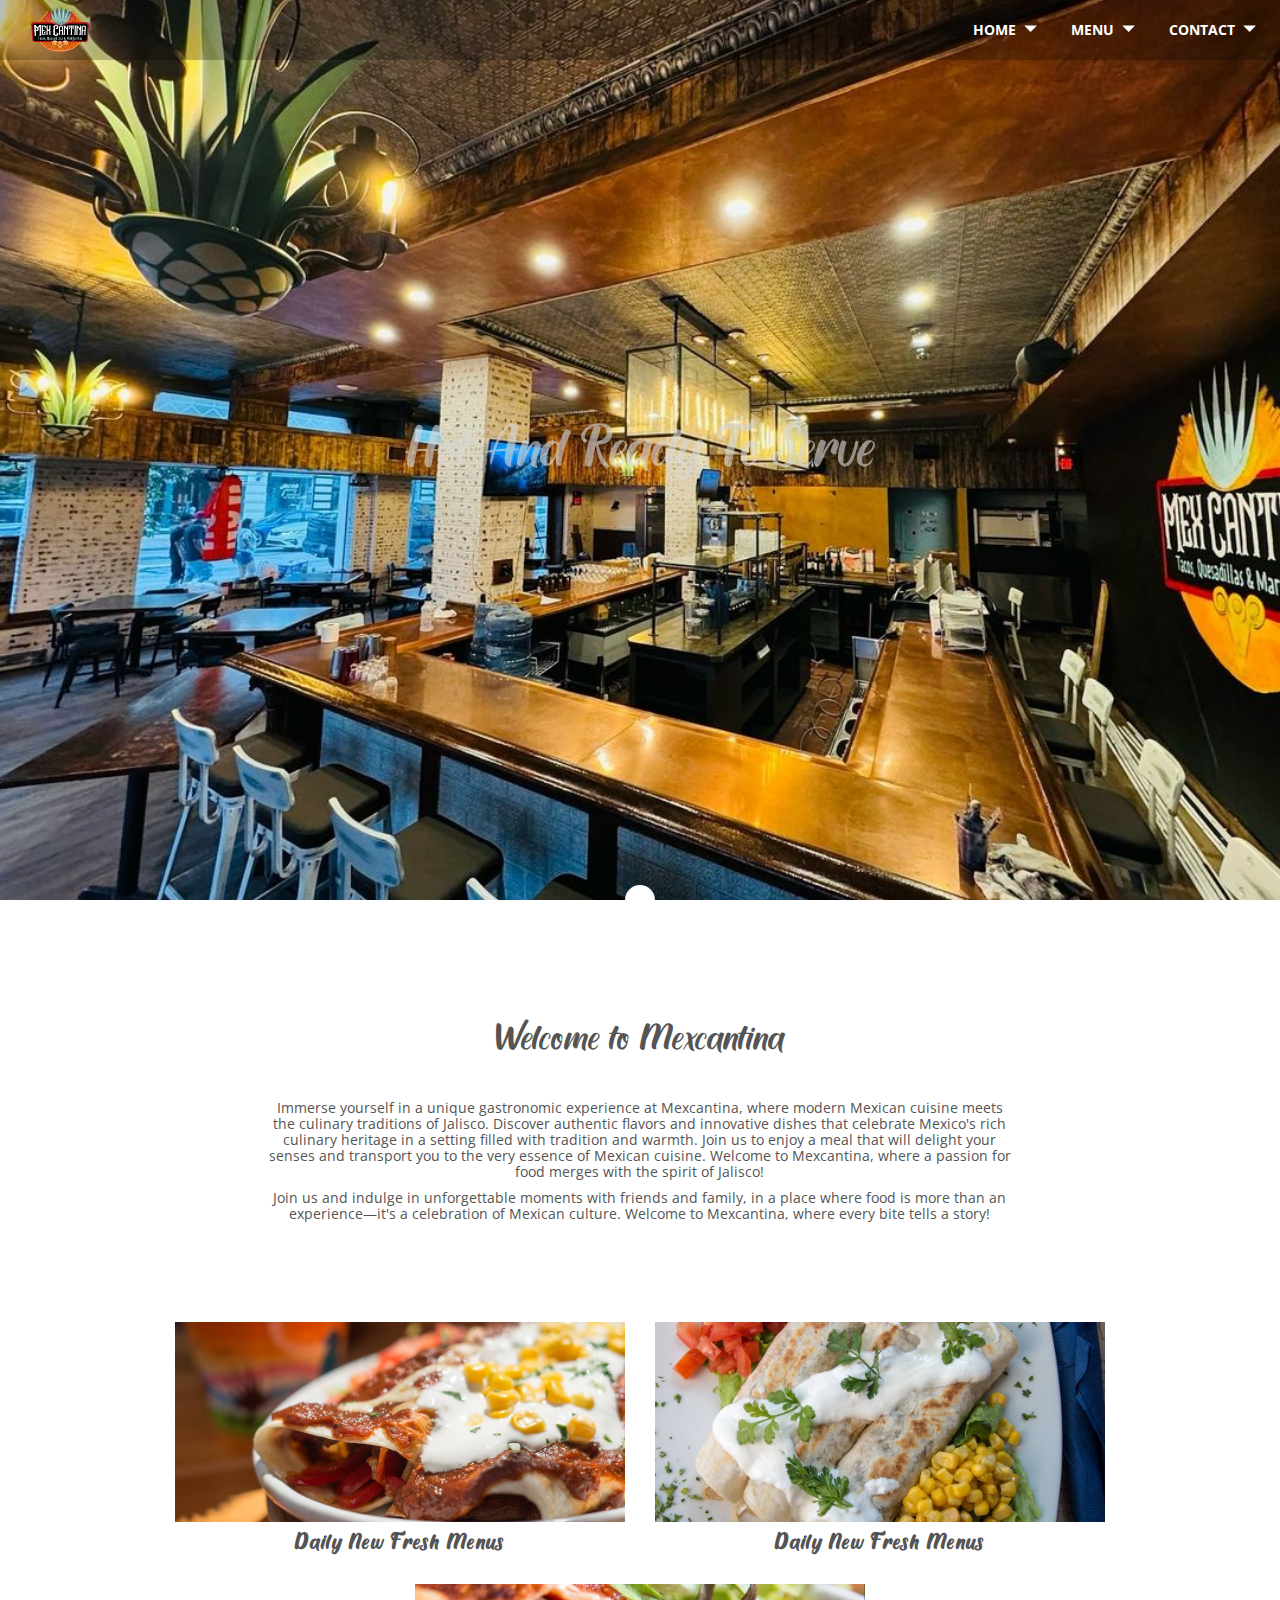
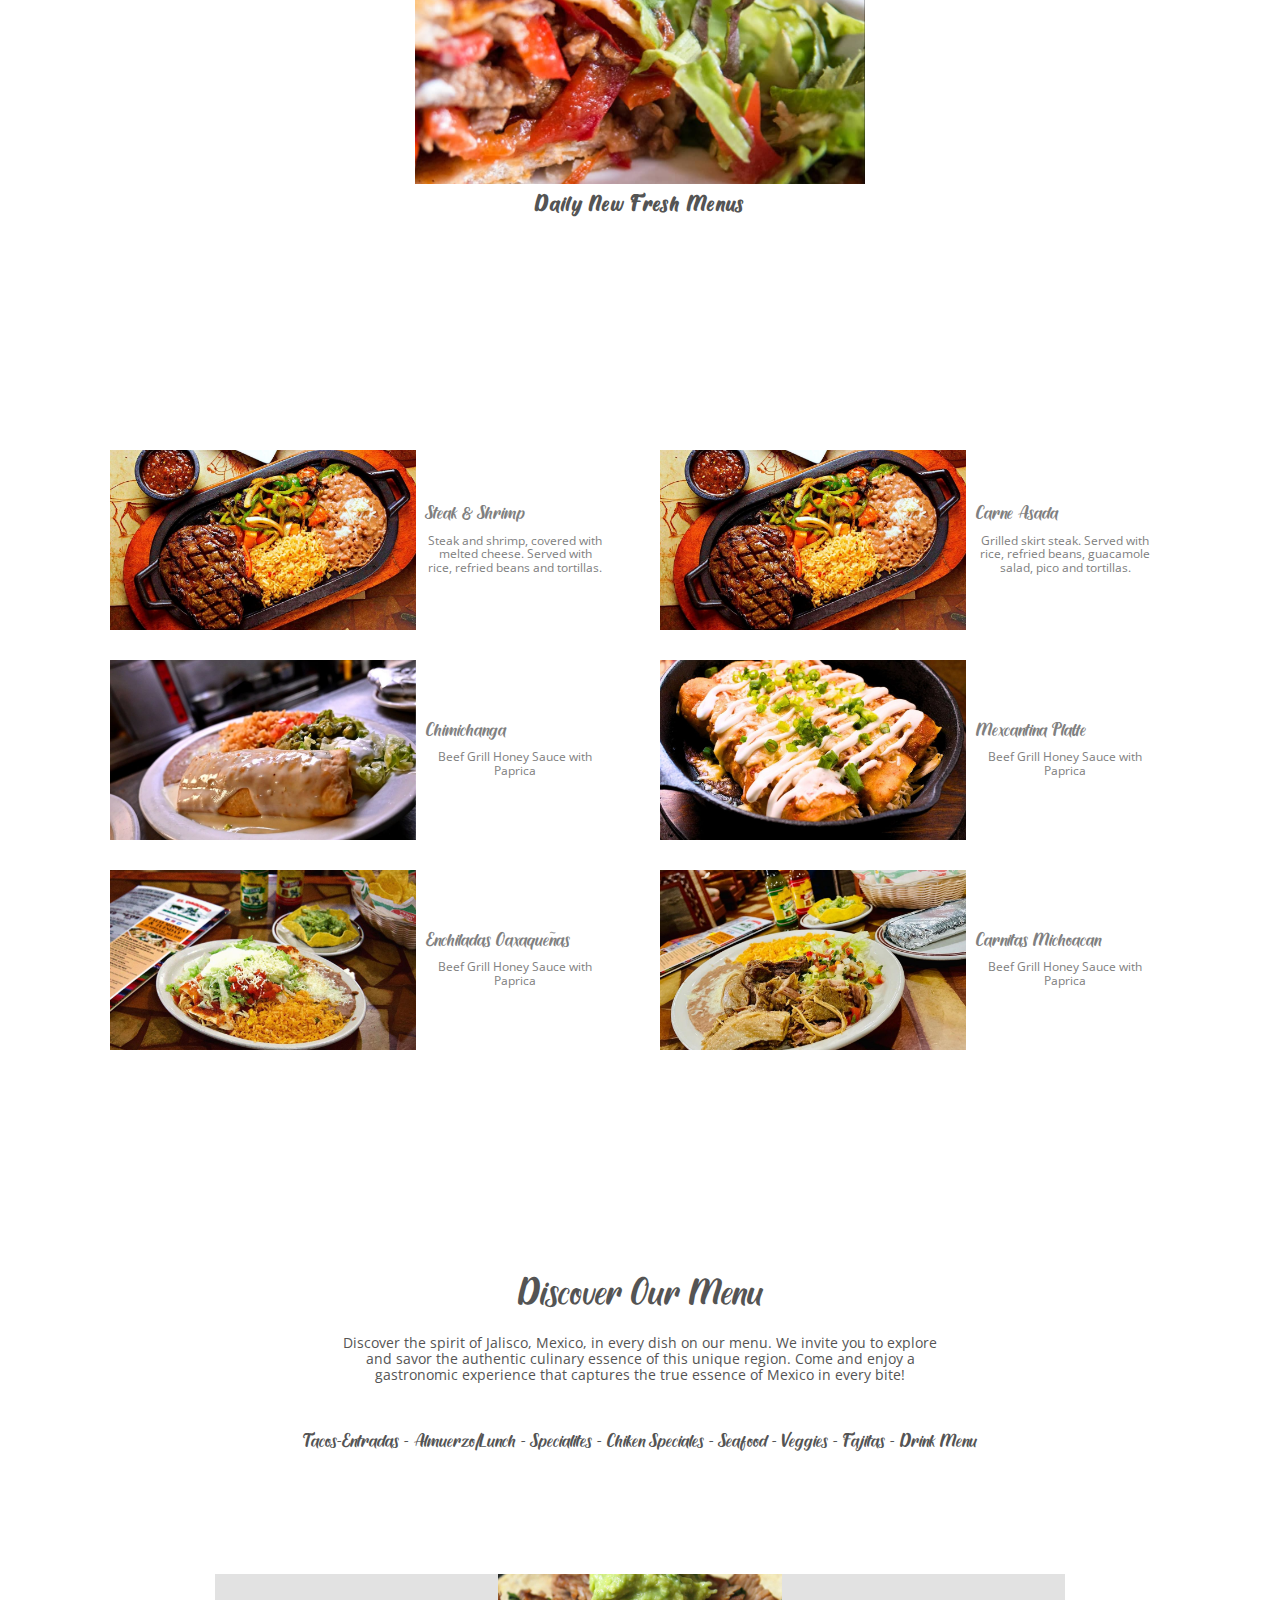
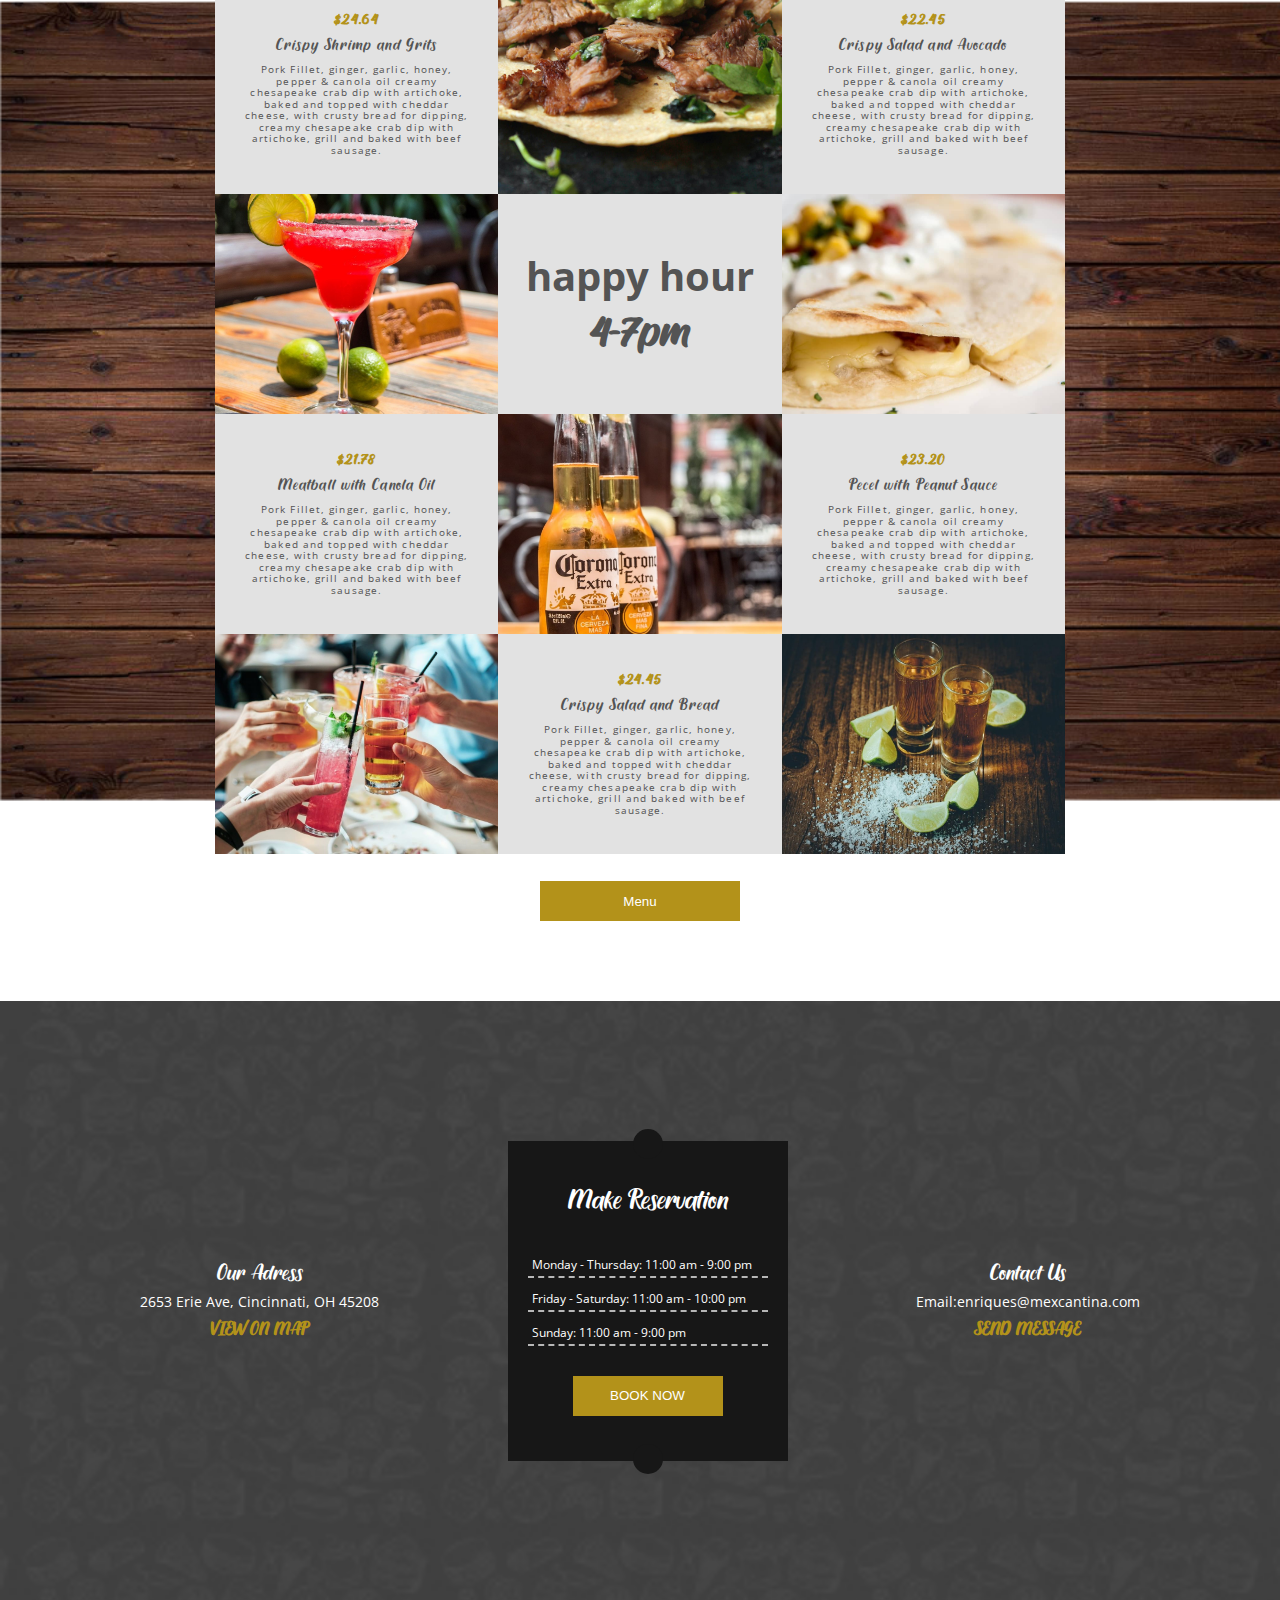
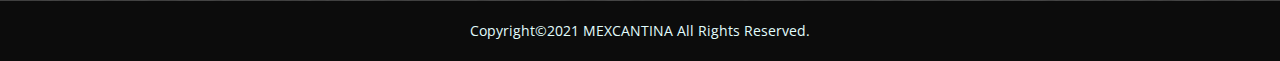
==== index.html @ 6ba9e35d "update" ====
<!DOCTYPE html>
<html lang="en">

<head>
    <meta charset="UTF-8">
    <meta name="viewport" content="width=device-width, initial-scale=1.0">
    <link rel="preload" href="css/styles.css" as="style">
    <link rel="icon" href="img/favicon.ico" type="image/x-icon">
    <link href="css/styles.css" rel="stylesheet">
    <link rel="preload" href="css/normalize.css" as="style">
    <link rel="stylesheet" href="css/normalize.css">
    <title>Mexcantina</title>
</head>

<body>
    <main>
        <header>
            <a href="/">
                <img src="img/Recurso 1.png" />
            </a>
            <nav id="navbar">
                <a onclick="toggleMenu()" href="/" title="Go to Home Page">Home <svg width="20" height="20"
                        viewBox="0 0 25 25">
                        <path d="M12 15l-8-8h16z" />
                    </svg></a>
                <a onclick="toggleMenu()" href="#menu" title="View our Menu">Menu <svg width="20" height="20"
                        viewBox="0 0 25 25">
                        <path d="M12 15l-8-8h16z" />
                    </svg></a>
                <a onclick="toggleMenu()" href="#contact" title="Contact Us">Contact <svg width="20" height="20"
                        viewBox="0 0 25 25">
                        <path d="M12 15l-8-8h16z" />
                    </svg></a>
            </nav>
            <div id="menu-icon" onclick="toggleMenu()">
                &#9776;
            </div>
        </header>
        <div id="home" class="container_home">
            Hot And Ready To Serve
        </div>
        <div class="container">
            <div class="container_cicle">
                <div class="cicle"></div>
            </div>
            <div class="container welcome">
                <h1>Welcome to Mexcantina</h1>
                <div class="c_info_welcome">
                    <p> Immerse yourself in a unique gastronomic experience at Mexcantina, where modern Mexican cuisine
                        meets the
                        culinary traditions of Jalisco. Discover authentic flavors and innovative dishes that celebrate
                        Mexico's rich culinary
                        heritage in a setting filled with tradition and warmth. Join us to enjoy a meal that will
                        delight
                        your senses and
                        transport you to the very essence of Mexican cuisine. Welcome to Mexcantina, where a passion for
                        food merges
                        with the spirit of Jalisco!</p>
                    <p> Join us and indulge in unforgettable moments with friends and family, in a place where food is
                        more
                        than an
                        experience—it's a celebration of Mexican culture. Welcome to Mexcantina, where every bite tells
                        a
                        story!</p>
                </div>
            </div>
            <div class="c_img_welcome">
                <div class="img_welcome">
                    <img src="img/ENCHILADA.jpg" alt="Enchilada" loading="lazy" />
                    <h3>Daily New Fresh Menus</h3>
                </div>
                <div class="img_welcome">
                    <img src="img/CHIMI.jpg" alt="Chimichanga" loading="lazy" />
                    <h3>Daily New Fresh Menus</h3>
                </div>
                <div class="img_welcome">
                    <img src="img/BURRITO.jpg" alt="Burrito" loading="lazy" />
                    <h3>Daily New Fresh Menus</h3>
                </div>
            </div>
            <div class="container_cicle">
                <div class="cicle_bottom"></div>
            </div>
        </div>
        <div class="main_check">
            <div class="container_secundary">
                <h1>Check Our Specials</h1>
                <div class="container_check" id="container_check"></div>
            </div>
        </div>
        <div class="container_menu">
        </div>
        <div id="menu" class="menu_container">
            <h1>Discover Our Menu</h1>
            <div class="container_subtitle">
                <p> Discover the spirit of Jalisco, Mexico, in every dish on our menu.
                    We invite you to explore and savor the authentic culinary essence
                    of this unique region. Come and enjoy a gastronomic experience
                    that captures the true essence of Mexico in every bite!</p>
            </div>
            <h4>Tacos-Entradas - Almuerzo/Lunch - Specialites - Chiken Speciales - Seafood - Veggies - Fajitas - Drink
                Menu
            </h4>
        </div>
        <div class="container_info_menu">
            <div class="card_menu_container">
                <div class="card_menu_text">
                    <strong>$24.64</strong>
                    <h3>Crispy Shrimp and Grits</h3>
                    <p>Pork Fillet, ginger, garlic, honey, pepper &
                        canola oil creamy chesapeake crab dip with
                        artichoke, baked and topped with cheddar
                        cheese, with crusty bread for dipping, creamy
                        chesapeake crab dip with artichoke, grill and
                        baked with beef sausage.</p>
                </div>
                <div class="card_menu_img">
                    <img src="img/TACO3.jpg" alt="Crispy Shrimp and Grits" loading="lazy" />
                </div>
                <div class="card_menu_text">
                    <strong>$22.45</strong>
                    <h3> Crispy Salad and Avocado</h3>
                    <p> Pork Fillet, ginger, garlic, honey, pepper &
                        canola oil creamy chesapeake crab dip with
                        artichoke, baked and topped with cheddar
                        cheese, with crusty bread for dipping, creamy
                        chesapeake crab dip with artichoke, grill and
                        baked with beef sausage.</p>
                </div>
                <div class="card_menu_img">
                    <img src="img/MARGARITA2.jpg" alt="Crispy Salad and Avocado" loading="lazy" />
                </div>
                <div class="card_menu_hours">
                    <h1>happy hour</h1>
                    <strong>4-7pm</strong>
                </div>
                <div class="card_menu_img">
                    <img src="img/QUESADILLA2.jpg" alt="Quesadilla" loading="lazy" />
                </div>
                <div class="card_menu_text">
                    <strong> $21.78</strong>
                    <h3> Meatball with Canola Oil</h3>
                    <p> Pork Fillet, ginger, garlic, honey, pepper &
                        canola oil creamy chesapeake crab dip with
                        artichoke, baked and topped with cheddar
                        cheese, with crusty bread for dipping, creamy
                        chesapeake crab dip with artichoke, grill and
                        baked with beef sausage.</p>
                </div>
                <div class="card_menu_img">
                    <img src="img/CORONITA2.jpg" alt="Meatball with Canola Oil" loading="lazy" />
                </div>
                <div class="card_menu_text">
                    <strong>$23.20</strong>
                    <h3> Pecel with Peanut Sauce</h3>
                    <p> Pork Fillet, ginger, garlic, honey, pepper &
                        canola oil creamy chesapeake crab dip with
                        artichoke, baked and topped with cheddar
                        cheese, with crusty bread for dipping, creamy
                        chesapeake crab dip with artichoke, grill and
                        baked with beef sausage.</p>
                </div>
                <div class="card_menu_img">
                    <img src="img/DRINKS.jpg" alt="Pecel with Peanut Sauce" loading="lazy" />
                </div>
                <div class="card_menu_text">
                    <strong>$24.45</strong>
                    <h3> Crispy Salad and Bread</h3>
                    <p> Pork Fillet, ginger, garlic, honey, pepper &
                        canola oil creamy chesapeake crab dip with
                        artichoke, baked and topped with cheddar
                        cheese, with crusty bread for dipping, creamy
                        chesapeake crab dip with artichoke, grill and
                        baked with beef sausage.</p>
                </div>
                <div class="card_menu_img">
                    <img src="img/TEQUILA.jpg" alt="Crispy Salad and Bread" loading="lazy" />
                </div>
            </div>
        </div>
        <div class="button_menu">
            <button>Menu</button>
        </div>

        <div id="contact" class="contact_content_container">
            <div class="contact_grid_int">
                <div class="content_info">
                    <h3>Our Adress</h3>
                    <p>2653 Erie Ave, Cincinnati, OH 45208</p>
                    <a><strong>VIEW ON MAP</strong></a>
                </div>
                <div class="content_reservation">
                    <div class="container_cicle_black">
                        <div class="cicle"></div>
                    </div>
                    <h2>Make Reservation</h2>
                    <p>Monday - Thursday: 11:00 am - 9:00 pm</p>
                    <p>Friday - Saturday: 11:00 am - 10:00 pm</p>
                    <p>Sunday: 11:00 am - 9:00 pm</p>
                    <div class="button_contact">
                        <button>BOOK NOW</button>
                    </div>
                    <div class="container_cicle_black">
                        <div class="cicle_bottom"></div>
                    </div>
                </div>
                <div class="content_info">
                    <h3>Contact Us</h3>
                    <p>Email:enriques@mexcantina.com</p>
                    <a><strong>SEND MESSAGE</strong></a>
                </div>
            </div>
    </main>
    <footer>
        <p>Copyright©2021 MEXCANTINA All Rights Reserved.</p>
    </footer>
    <script src="/js/script.js"></script>
</body>

</html>
---- css/styles.css ----
@font-face {
    font-family: 'fuente-1';
    src: url('/img/Fonts/cream_peach/Cream\ Peach.ttf') format('truetype');
}

@font-face {
    font-family: 'fuente-2';
    src:
        url('/img/Fonts/Open_Sans/OpenSans-Italic-VariableFont_wdth\,wght.ttf') format('truetype');
}

@font-face {
    font-family: 'fuente-3';
    src: url('/img/Fonts/Open_Sans/OpenSans-VariableFont_wdth\,wght.ttf') format('truetype');

}

@font-face {
    font-family: 'fuente-4';
    src: url('/img/Fonts/HelveticaNeue-Medium_0.otf') format('opentype');

}

@font-face {
    font-family: 'fuente-5';
    src: url('/img/Fonts/myriadpro-regular.otf')format('opentype');

}

@font-face {
    font-family: 'fuente-6';
    src: url('/img/Fonts/Gobold\ Hollow\ Bold.otf')format('opentype');

}

@font-face {
    font-family: 'fuente-7';
    src: url('/img/Fonts/Chunk\ Five\ Print.otf')format('opentype');

}


html {
    font-size: 62.5%;
    box-sizing: border-box;
    /* Hack para Box Model **/
    scroll-snap-type: y mandatory;
    scroll-behavior: smooth;
}

*,
*:before,
*:after {
    box-sizing: inherit;
}

p,
h1,
h2,
h3,
h4,
h5,
h6 {
    margin: 0;
}

p {
    font-size: 14px;
}

body {
    font-size: 16px;
    /* 1rem = 10px */
    font-family: 'fuente-3', sans-serif;
    color: rgb(84, 84, 84);
    margin: 0;
}

.container {
    width: min(144rem, 90%);
    margin: 0 auto;
    text-align: center;
}

.container_secundary {
    width: min(108rem, 90%);
    margin: 0 auto;
    text-align: center;
}

/* Header */
header {
    position: relative;
    display: flex;
    height: 60px;
    width: 100%;
    justify-content: space-between;
    padding: 0 2rem;
    align-items: center;
    background-color: rgba(0, 0, 0, 0.233);
    z-index: 999;
}

header img {
    width: 80px;
    height: auto;
}

nav {
    display: flex;
    gap: 3rem;
    color: white;
    font-weight: bold;
}

nav a {
    color: white;
    font-weight: bold;
    text-decoration: none;
    font-size: 14px;
    text-transform: uppercase;
    display: flex;
    align-items: center;
    fill: white;
    gap: 5px;
}

nav a:hover {
    color: rgb(220, 220, 220);
    transition: all 0.5s ease;
    color: rgb(179, 146, 26);
    transition: all 0.5s ease;
}

nav a:hover svg {
    fill: rgb(179, 146, 26);
    transition: all 0.5s ease;
}

#menu-icon {
    display: none;
    font-size: 30px;
    cursor: pointer;
    color: white;
}


/* Responsive styles */
@media (max-width: 768px) {
    nav {
        display: none;
        flex-direction: column;
        align-items: center;
        background-color: #333;
        position: absolute;
        top: 60px;
        right: 20px;
        width: 150px;
        border: 1px solid #fff;
        border-radius: 10px;
    }

    nav a {
        margin: 10px 0;
        text-align: center;
    }

    #menu-icon {
        display: block;
    }

    nav.active {
        display: flex;
    }
}


/* Fotter */
footer {
    height: 60px;
    width: 100%;
    display: grid;
    place-items: center;
    background-color: rgba(0, 0, 0, 0.952);
    color: rgb(226, 253, 253);
    font-size: 14px;
    text-align: center;
}


/* Home */
.container_home {
    background-image: url(../img/LUGAR.jpg);
    height: 900px;
    background-repeat: no-repeat;
    background-size: cover;
    background-attachment: fixed;
    background-position: center;
    margin-top: -60px;
    position: relative;
    display: grid;
    place-items: center;
    font-family: 'fuente-1', sans-serif;
    font-size: 50px;
    color: rgba(216, 216, 216, 0.607);
    text-align: center;

}

@media (max-width: 768px) {
    .container_home {
        height: 60vh;

    }

}

.container_cicle {
    display: flex;
    justify-content: center;
    align-items: center;
    height: 100px;
    width: 100%;
    background-color: transparent;
    position: relative;
}

.container_cicle .cicle {
    height: 30px;
    width: 30px;
    border-radius: 50%;
    background-color: white;
    margin-top: -100px;
}

.container_cicle .cicle_bottom {
    height: 30px;
    width: 30px;
    border-radius: 50%;
    background-color: white;
    margin-bottom: -100px;
}

.welcome {
    display: flex;
    flex-direction: column;
    align-items: center;
    justify-content: center;
    gap: 2rem;
    margin-bottom: 100px;

}

.welcome h1 {
    font-family: 'fuente-1', sans-serif;
    font-weight: normal;
}

.c_info_welcome {
    max-width: 75rem;
    width: 100%;
    display: flex;
    flex-direction: column;
    align-items: center;
    gap: 10px;
}

.c_img_welcome {
    width: 100%;
    display: flex;
    justify-content: center;
    flex-wrap: wrap;
    gap: 3rem;
    font-family: 'fuente-1', sans-serif;
    letter-spacing: 1.3px;
}

.img_welcome {
    display: flex;
    flex-direction: column;
    align-items: center;
    gap: 1rem;
}

.c_img_welcome img {
    width: 450px;
    height: 200px;
    object-fit: cover;
}

@media (max-width: 480px) {
    .c_img_welcome img {
        max-width: 95%;
        height: auto;
    }
}

.container_secundary h1,
h4 {
    font-family: 'fuente-1', sans-serif;
    font-weight: normal;
}

.main_check {
    background-image: url(../img//Recurso\ 3@2x-100.jpg);
    background-attachment: fixed;
    background-repeat: no-repeat;
    background-size: cover;
    min-height: 80vh;
    padding: 5rem 0;
    color: white;

}

.container_check {
    display: grid;
    grid-template-columns: repeat(2, 1fr);
    grid-template-rows: repeat(3, 1fr);
    place-items: center;
    gap: 2rem;
}

@media (max-width: 768px) {
    .container_check {
        display: flex;
        flex-direction: column;
    }
}

.card_specials {
    width: 100%;
    height: auto;
    padding: 0.5rem 1rem;
    display: grid;
    grid-template-columns: 60% 35%;
    place-items: center;
    background-color: white;
    color: gray;
    gap: 1rem;
}

.card_specials img {
    width: 100%;
    height: 180px;
    object-fit: cover;
}

.card_specials_info {
    display: flex;
    flex-direction: column;
    justify-content: center;
    align-items: start;
    gap: 1rem;
}

.card_specials_info p {
    align-items: start;
    font-size: 12px;
}

/* end home */

/* Menu */
.container_menu {
    height: 100%;

}

.menu_container {
    padding-top: 100px;
    display: flex;
    flex-direction: column;
    align-items: center;
    margin: 50px 0 100px 0;

}

.menu_container h1 {
    font-family: 'fuente-1', sans-serif;
    font-weight: normal;
}

.menu_container h4 {
    margin: 5rem 0;
    font-size: 16px;
    text-align: center;
}

.container_subtitle {
    max-width: 60rem;
    display: grid;
    place-items: center;
    text-align: center;

}

.container_info_menu {
    background-image: url(../img/Recurso\ 1-100.jpg);
    width: 100%;
    height: 800px;
    background-repeat: no-repeat;
    background-size: cover;
    display: grid;
    place-items: center;
    /* margin: 5rem; */
}

@media (max-width: 992px) {
    .container_info_menu {
        height: auto;
    }
}

.card_menu_container {
    max-width: 85rem;
    width: 100%;
    background-color: rgb(226, 226, 226);
    margin-top: -3vh;
    display: grid;
    grid-template-columns: repeat(3, 1fr);
    grid-template-rows: repeat(4, 1fr);
}

@media (max-width: 992px) {
    .card_menu_container {
        display: flex;
        flex-direction: column;
        margin-top: 0px;
    }
}

.card_menu_text {
    display: flex;
    flex-direction: column;
    align-items: center;
    justify-content: center;
    color: black(234, 234, 234);
    letter-spacing: 1.1px;
    font-size: 12px;
    padding: 3rem;
    gap: 1rem;
    text-align: center;
    height: 220px;
}

.card_menu_text h3,
strong {
    font-family: 'fuente-1', sans-serif;
    font-weight: normal;
}

.card_menu_text strong {
    font-size: 14px;
    color: rgb(179, 146, 26);
}

.card_menu_text p {
    font-size: 10px;
}

.card_menu_img {
    width: 100%;
    height: 220px;

}

.card_menu_img img {
    width: 100%;
    height: 100%;
    object-fit: cover;
}

.card_menu_hours {
    display: flex;
    flex-direction: column;
    align-items: center;
    justify-content: center;
    gap: 1rem;
    font-size: 4rem;
}

.card_menu_hours h1 {
    font-size: 4rem;
    margin: 0;
}

.button_menu {
    display: flex;
    align-items: center;
    min-height: 200px;
    justify-content: center;
}

.button_menu button {
    width: 200px;
    height: 40px;
    cursor: pointer;
    border: none;
    background-color: rgb(179, 146, 26);
    color: white;
}

.button_menu button:hover {
    background-color: rgb(255, 255, 255);
    color: rgb(179, 146, 26);
    border: 1px solid rgb(179, 146, 26);
    letter-spacing: 1.2px;
    transition: all 0.5s ease;
}

/* end menu */

/* Contact */
.container_contact {
    height: 100%;
}

.contact_content_container {
    background-image: url(../img/Recurso\ 3@2x-100.jpg);
    height: 600px;
    width: 100%;
    background-repeat: no-repeat;
    background-size: cover;
    display: grid;
    place-items: center;
    padding: 50px 0;
}

@media (max-width: 768px) {
    .contact_content_container {
        height: 100%;
    }

}

.contact_grid_int {
    display: flex;
    flex-wrap: wrap;
    max-width: 100rem;
    width: 100%;
    justify-content: space-between;
    align-items: center;

}

@media (max-width: 992px) {
    .contact_grid_int {
        flex-direction: column;
        gap: 10rem
    }
}

.content_info {
    display: flex;
    flex-direction: column;
    gap: 1rem;
    justify-content: center;
    align-items: center;
}

.content_info h3 {
    font-family: 'fuente-1', sans-serif;
    font-weight: normal;
    color: white;
}

.content_info strong {
    color: rgb(179, 146, 26);
}

.content_info p {
    color: white;
}

.content_reservation {
    width: min(90%, 280px);
    height: 320px;
    background-color: rgb(23, 23, 23);
    display: flex;
    flex-direction: column;
    justify-content: center;
    color: white;
    padding: 2rem;
    gap: 1rem;
}

.content_reservation h2 {
    margin-bottom: 3rem;
    text-align: center;
}

.content_reservation p {
    font-size: 12px;
    border-bottom: 2px dashed rgb(183, 183, 183);
    padding: 4px;
}

.content_reservation h2 {
    font-family: 'fuente-1', sans-serif;
    font-weight: normal;
}

.button_contact {
    display: flex;
    justify-content: center;
    margin-top: 2rem;
}

.button_contact button {
    width: 150px;
    height: 40px;
    cursor: pointer;
    border: none;
    background-color: rgb(179, 146, 26);
    color: white;
}

.button_contact button:hover {
    background-color: rgb(255, 255, 255);
    color: rgb(179, 146, 26);
    border: 1px solid rgb(179, 146, 26);
    letter-spacing: 1.2px;
    transition: all 0.5s ease;
}

.container_cicle_black {
    display: flex;
    justify-content: center;
    align-items: center;
    height: 100px;
    width: 100%;
    background-color: transparent;
}

.container_cicle_black .cicle {
    height: 30px;
    width: 30px;
    border-radius: 50%;
    background-color: rgb(23, 23, 23);
    margin-top: -50px;
}

.container_cicle_black .cicle_bottom {
    height: 30px;
    width: 30px;
    border-radius: 50%;
    background-color: rgb(23, 23, 23);
    margin-bottom: -50px;
}

/* end contact */
---- css/styles.css ----
@font-face {
    font-family: 'fuente-1';
    src: url('/img/Fonts/cream_peach/Cream\ Peach.ttf') format('truetype');
}

@font-face {
    font-family: 'fuente-2';
    src:
        url('/img/Fonts/Open_Sans/OpenSans-Italic-VariableFont_wdth\,wght.ttf') format('truetype');
}

@font-face {
    font-family: 'fuente-3';
    src: url('/img/Fonts/Open_Sans/OpenSans-VariableFont_wdth\,wght.ttf') format('truetype');

}

@font-face {
    font-family: 'fuente-4';
    src: url('/img/Fonts/HelveticaNeue-Medium_0.otf') format('opentype');

}

@font-face {
    font-family: 'fuente-5';
    src: url('/img/Fonts/myriadpro-regular.otf')format('opentype');

}

@font-face {
    font-family: 'fuente-6';
    src: url('/img/Fonts/Gobold\ Hollow\ Bold.otf')format('opentype');

}

@font-face {
    font-family: 'fuente-7';
    src: url('/img/Fonts/Chunk\ Five\ Print.otf')format('opentype');

}


html {
    font-size: 62.5%;
    box-sizing: border-box;
    /* Hack para Box Model **/
    scroll-snap-type: y mandatory;
    scroll-behavior: smooth;
}

*,
*:before,
*:after {
    box-sizing: inherit;
}

p,
h1,
h2,
h3,
h4,
h5,
h6 {
    margin: 0;
}

p {
    font-size: 14px;
}

body {
    font-size: 16px;
    /* 1rem = 10px */
    font-family: 'fuente-3', sans-serif;
    color: rgb(84, 84, 84);
    margin: 0;
}

.container {
    width: min(144rem, 90%);
    margin: 0 auto;
    text-align: center;
}

.container_secundary {
    width: min(108rem, 90%);
    margin: 0 auto;
    text-align: center;
}

/* Header */
header {
    position: relative;
    display: flex;
    height: 60px;
    width: 100%;
    justify-content: space-between;
    padding: 0 2rem;
    align-items: center;
    background-color: rgba(0, 0, 0, 0.233);
    z-index: 999;
}

header img {
    width: 80px;
    height: auto;
}

nav {
    display: flex;
    gap: 3rem;
    color: white;
    font-weight: bold;
}

nav a {
    color: white;
    font-weight: bold;
    text-decoration: none;
    font-size: 14px;
    text-transform: uppercase;
    display: flex;
    align-items: center;
    fill: white;
    gap: 5px;
}

nav a:hover {
    color: rgb(220, 220, 220);
    transition: all 0.5s ease;
    color: rgb(179, 146, 26);
    transition: all 0.5s ease;
}

nav a:hover svg {
    fill: rgb(179, 146, 26);
    transition: all 0.5s ease;
}

#menu-icon {
    display: none;
    font-size: 30px;
    cursor: pointer;
    color: white;
}


/* Responsive styles */
@media (max-width: 768px) {
    nav {
        display: none;
        flex-direction: column;
        align-items: center;
        background-color: #333;
        position: absolute;
        top: 60px;
        right: 20px;
        width: 150px;
        border: 1px solid #fff;
        border-radius: 10px;
    }

    nav a {
        margin: 10px 0;
        text-align: center;
    }

    #menu-icon {
        display: block;
    }

    nav.active {
        display: flex;
    }
}


/* Fotter */
footer {
    height: 60px;
    width: 100%;
    display: grid;
    place-items: center;
    background-color: rgba(0, 0, 0, 0.952);
    color: rgb(226, 253, 253);
    font-size: 14px;
    text-align: center;
}


/* Home */
.container_home {
    background-image: url(../img/LUGAR.jpg);
    height: 900px;
    background-repeat: no-repeat;
    background-size: cover;
    background-attachment: fixed;
    background-position: center;
    margin-top: -60px;
    position: relative;
    display: grid;
    place-items: center;
    font-family: 'fuente-1', sans-serif;
    font-size: 50px;
    color: rgba(216, 216, 216, 0.607);
    text-align: center;

}

@media (max-width: 768px) {
    .container_home {
        height: 60vh;

    }

}

.container_cicle {
    display: flex;
    justify-content: center;
    align-items: center;
    height: 100px;
    width: 100%;
    background-color: transparent;
    position: relative;
}

.container_cicle .cicle {
    height: 30px;
    width: 30px;
    border-radius: 50%;
    background-color: white;
    margin-top: -100px;
}

.container_cicle .cicle_bottom {
    height: 30px;
    width: 30px;
    border-radius: 50%;
    background-color: white;
    margin-bottom: -100px;
}

.welcome {
    display: flex;
    flex-direction: column;
    align-items: center;
    justify-content: center;
    gap: 2rem;
    margin-bottom: 100px;

}

.welcome h1 {
    font-family: 'fuente-1', sans-serif;
    font-weight: normal;
}

.c_info_welcome {
    max-width: 75rem;
    width: 100%;
    display: flex;
    flex-direction: column;
    align-items: center;
    gap: 10px;
}

.c_img_welcome {
    width: 100%;
    display: flex;
    justify-content: center;
    flex-wrap: wrap;
    gap: 3rem;
    font-family: 'fuente-1', sans-serif;
    letter-spacing: 1.3px;
}

.img_welcome {
    display: flex;
    flex-direction: column;
    align-items: center;
    gap: 1rem;
}

.c_img_welcome img {
    width: 450px;
    height: 200px;
    object-fit: cover;
}

@media (max-width: 480px) {
    .c_img_welcome img {
        max-width: 95%;
        height: auto;
    }
}

.container_secundary h1,
h4 {
    font-family: 'fuente-1', sans-serif;
    font-weight: normal;
}

.main_check {
    background-image: url(../img//Recurso\ 3@2x-100.jpg);
    background-attachment: fixed;
    background-repeat: no-repeat;
    background-size: cover;
    min-height: 80vh;
    padding: 5rem 0;
    color: white;

}

.container_check {
    display: grid;
    grid-template-columns: repeat(2, 1fr);
    grid-template-rows: repeat(3, 1fr);
    place-items: center;
    gap: 2rem;
}

@media (max-width: 768px) {
    .container_check {
        display: flex;
        flex-direction: column;
    }
}

.card_specials {
    width: 100%;
    height: auto;
    padding: 0.5rem 1rem;
    display: grid;
    grid-template-columns: 60% 35%;
    place-items: center;
    background-color: white;
    color: gray;
    gap: 1rem;
}

.card_specials img {
    width: 100%;
    height: 180px;
    object-fit: cover;
}

.card_specials_info {
    display: flex;
    flex-direction: column;
    justify-content: center;
    align-items: start;
    gap: 1rem;
}

.card_specials_info p {
    align-items: start;
    font-size: 12px;
}

/* end home */

/* Menu */
.container_menu {
    height: 100%;

}

.menu_container {
    padding-top: 100px;
    display: flex;
    flex-direction: column;
    align-items: center;
    margin: 50px 0 100px 0;

}

.menu_container h1 {
    font-family: 'fuente-1', sans-serif;
    font-weight: normal;
}

.menu_container h4 {
    margin: 5rem 0;
    font-size: 16px;
    text-align: center;
}

.container_subtitle {
    max-width: 60rem;
    display: grid;
    place-items: center;
    text-align: center;

}

.container_info_menu {
    background-image: url(../img/Recurso\ 1-100.jpg);
    width: 100%;
    height: 800px;
    background-repeat: no-repeat;
    background-size: cover;
    display: grid;
    place-items: center;
    /* margin: 5rem; */
}

@media (max-width: 992px) {
    .container_info_menu {
        height: auto;
    }
}

.card_menu_container {
    max-width: 85rem;
    width: 100%;
    background-color: rgb(226, 226, 226);
    margin-top: -3vh;
    display: grid;
    grid-template-columns: repeat(3, 1fr);
    grid-template-rows: repeat(4, 1fr);
}

@media (max-width: 992px) {
    .card_menu_container {
        display: flex;
        flex-direction: column;
        margin-top: 0px;
    }
}

.card_menu_text {
    display: flex;
    flex-direction: column;
    align-items: center;
    justify-content: center;
    color: black(234, 234, 234);
    letter-spacing: 1.1px;
    font-size: 12px;
    padding: 3rem;
    gap: 1rem;
    text-align: center;
    height: 220px;
}

.card_menu_text h3,
strong {
    font-family: 'fuente-1', sans-serif;
    font-weight: normal;
}

.card_menu_text strong {
    font-size: 14px;
    color: rgb(179, 146, 26);
}

.card_menu_text p {
    font-size: 10px;
}

.card_menu_img {
    width: 100%;
    height: 220px;

}

.card_menu_img img {
    width: 100%;
    height: 100%;
    object-fit: cover;
}

.card_menu_hours {
    display: flex;
    flex-direction: column;
    align-items: center;
    justify-content: center;
    gap: 1rem;
    font-size: 4rem;
}

.card_menu_hours h1 {
    font-size: 4rem;
    margin: 0;
}

.button_menu {
    display: flex;
    align-items: center;
    min-height: 200px;
    justify-content: center;
}

.button_menu button {
    width: 200px;
    height: 40px;
    cursor: pointer;
    border: none;
    background-color: rgb(179, 146, 26);
    color: white;
}

.button_menu button:hover {
    background-color: rgb(255, 255, 255);
    color: rgb(179, 146, 26);
    border: 1px solid rgb(179, 146, 26);
    letter-spacing: 1.2px;
    transition: all 0.5s ease;
}

/* end menu */

/* Contact */
.container_contact {
    height: 100%;
}

.contact_content_container {
    background-image: url(../img/Recurso\ 3@2x-100.jpg);
    height: 600px;
    width: 100%;
    background-repeat: no-repeat;
    background-size: cover;
    display: grid;
    place-items: center;
    padding: 50px 0;
}

@media (max-width: 768px) {
    .contact_content_container {
        height: 100%;
    }

}

.contact_grid_int {
    display: flex;
    flex-wrap: wrap;
    max-width: 100rem;
    width: 100%;
    justify-content: space-between;
    align-items: center;

}

@media (max-width: 992px) {
    .contact_grid_int {
        flex-direction: column;
        gap: 10rem
    }
}

.content_info {
    display: flex;
    flex-direction: column;
    gap: 1rem;
    justify-content: center;
    align-items: center;
}

.content_info h3 {
    font-family: 'fuente-1', sans-serif;
    font-weight: normal;
    color: white;
}

.content_info strong {
    color: rgb(179, 146, 26);
}

.content_info p {
    color: white;
}

.content_reservation {
    width: min(90%, 280px);
    height: 320px;
    background-color: rgb(23, 23, 23);
    display: flex;
    flex-direction: column;
    justify-content: center;
    color: white;
    padding: 2rem;
    gap: 1rem;
}

.content_reservation h2 {
    margin-bottom: 3rem;
    text-align: center;
}

.content_reservation p {
    font-size: 12px;
    border-bottom: 2px dashed rgb(183, 183, 183);
    padding: 4px;
}

.content_reservation h2 {
    font-family: 'fuente-1', sans-serif;
    font-weight: normal;
}

.button_contact {
    display: flex;
    justify-content: center;
    margin-top: 2rem;
}

.button_contact button {
    width: 150px;
    height: 40px;
    cursor: pointer;
    border: none;
    background-color: rgb(179, 146, 26);
    color: white;
}

.button_contact button:hover {
    background-color: rgb(255, 255, 255);
    color: rgb(179, 146, 26);
    border: 1px solid rgb(179, 146, 26);
    letter-spacing: 1.2px;
    transition: all 0.5s ease;
}

.container_cicle_black {
    display: flex;
    justify-content: center;
    align-items: center;
    height: 100px;
    width: 100%;
    background-color: transparent;
}

.container_cicle_black .cicle {
    height: 30px;
    width: 30px;
    border-radius: 50%;
    background-color: rgb(23, 23, 23);
    margin-top: -50px;
}

.container_cicle_black .cicle_bottom {
    height: 30px;
    width: 30px;
    border-radius: 50%;
    background-color: rgb(23, 23, 23);
    margin-bottom: -50px;
}

/* end contact */
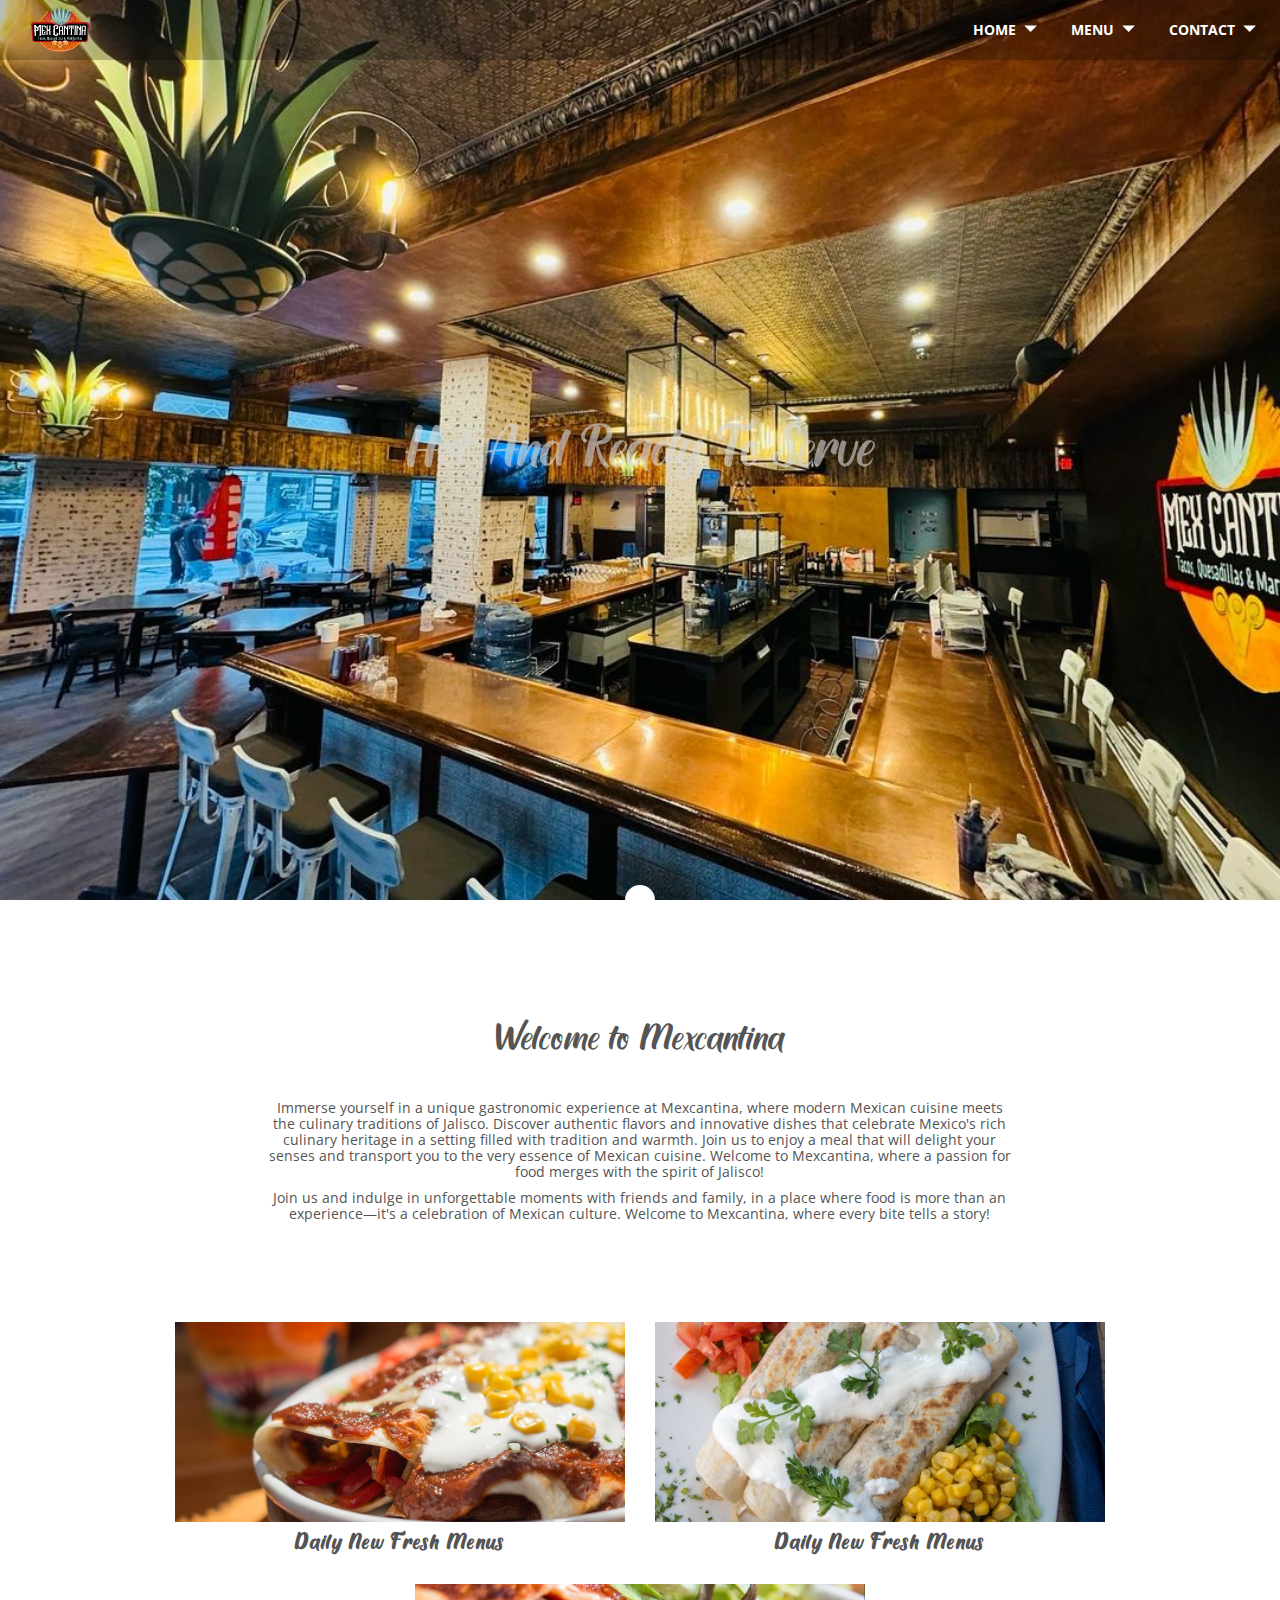
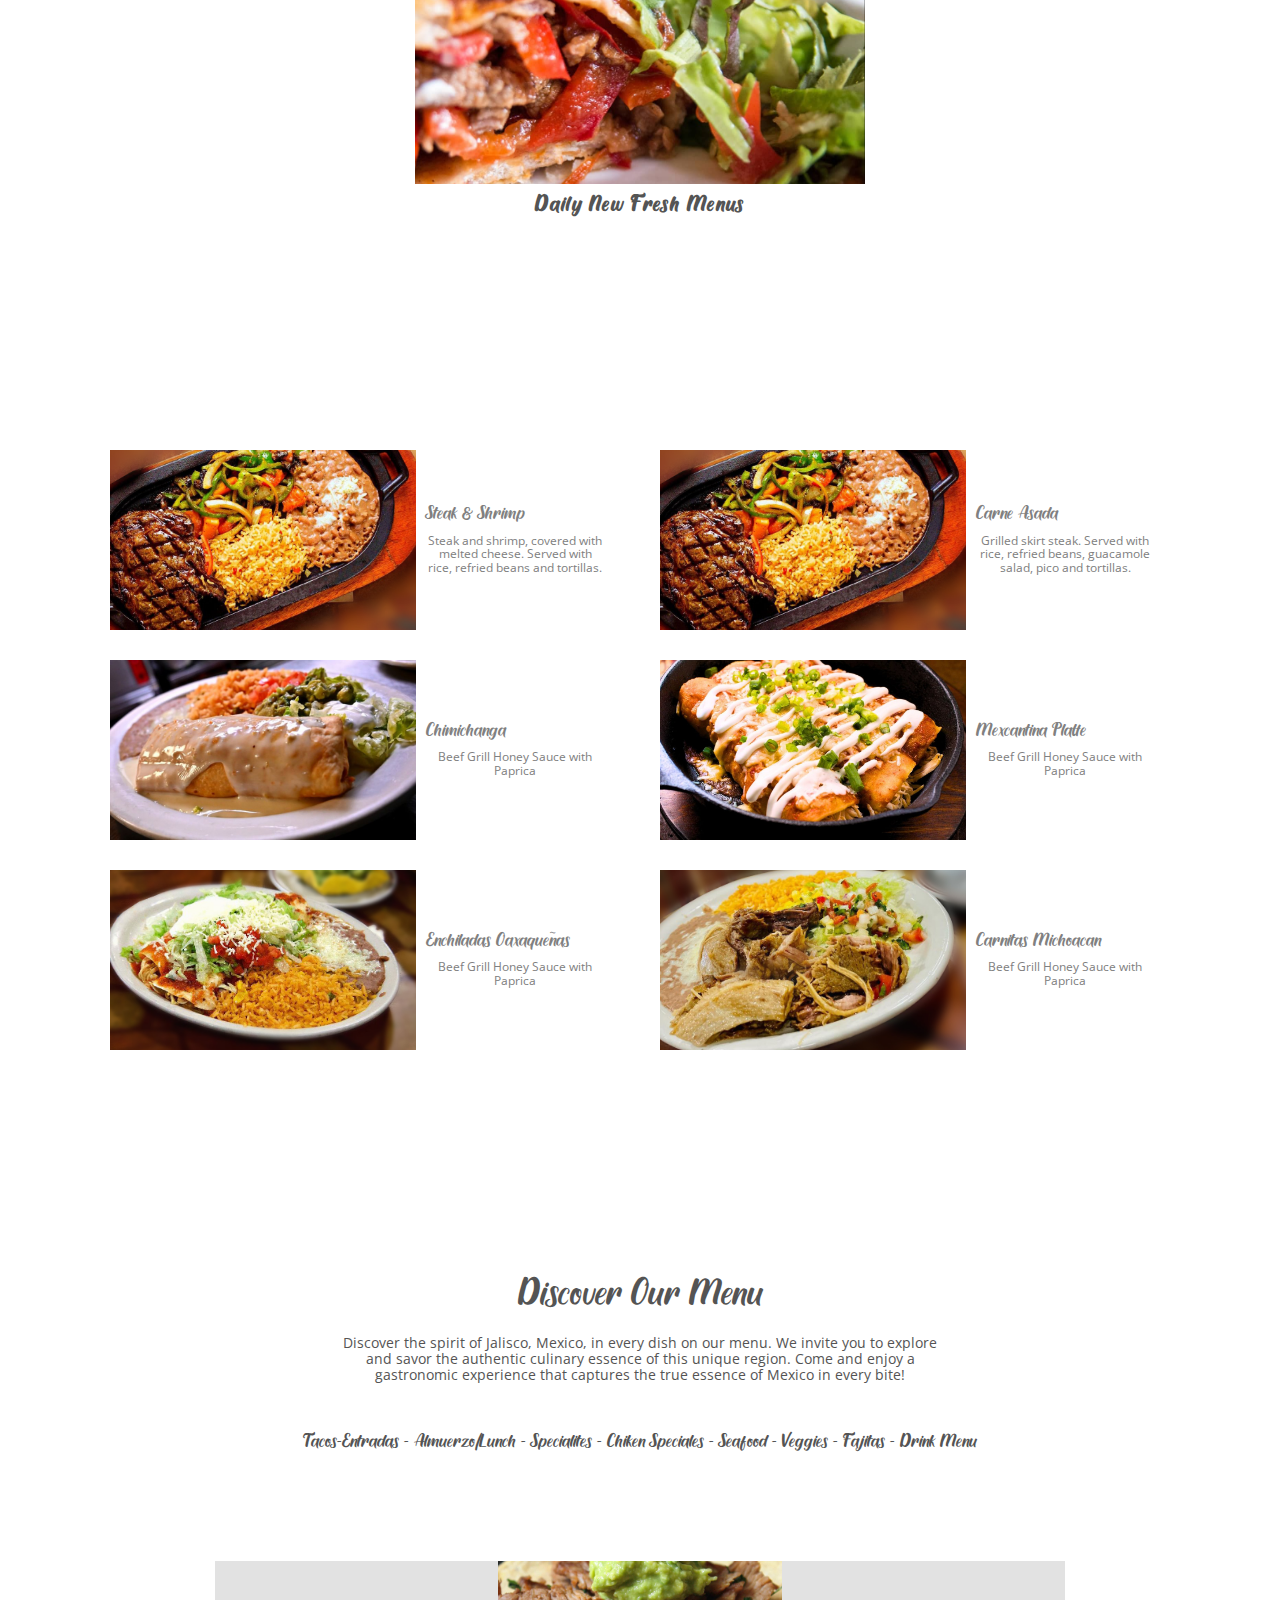
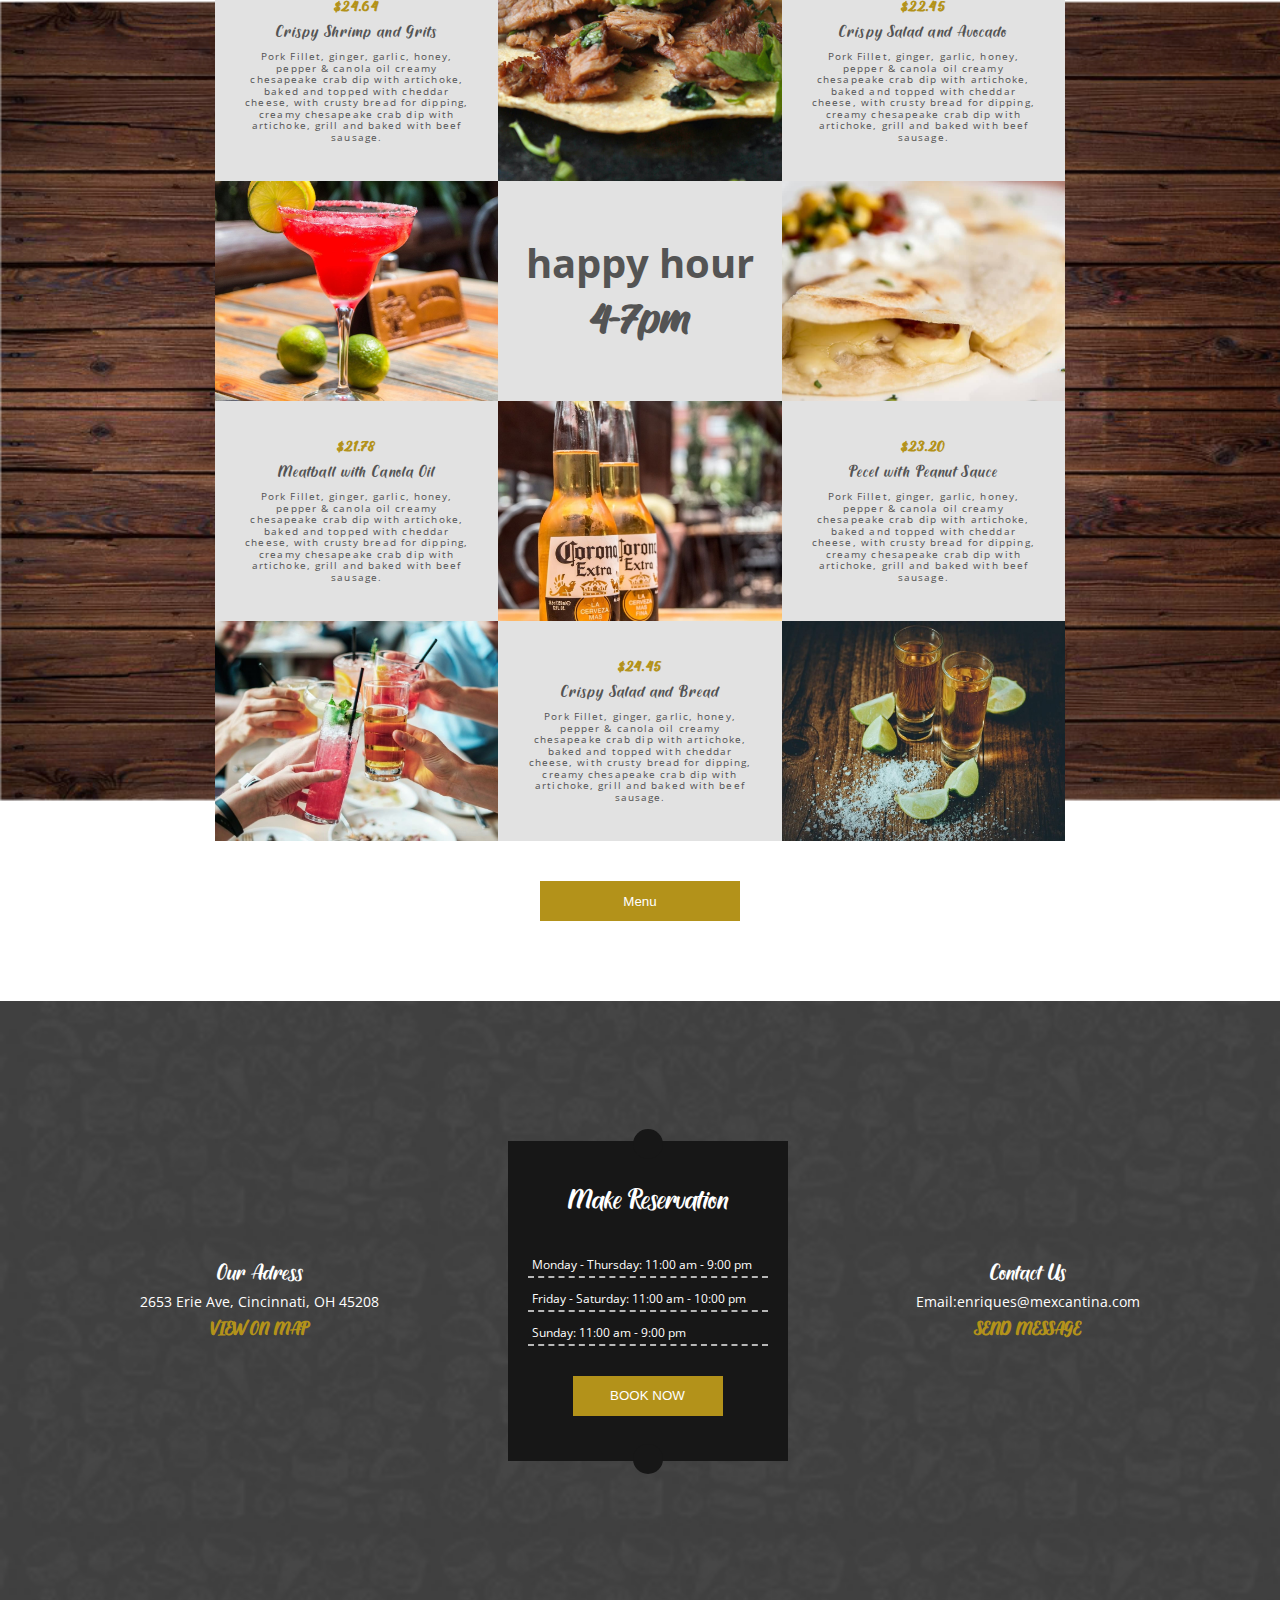
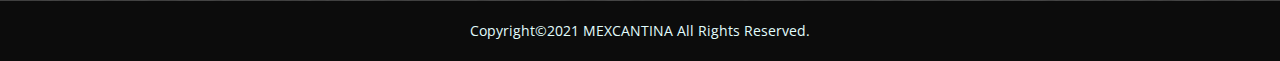
==== commit 48b15d2a: "update" ====
--- a/index.html
+++ b/index.html
@@ -178,9 +178,9 @@
                 </div>
             </div>
         </div>
-        <div class="button_menu">
+        <a href="img/Menu MEXCANTINA.pdf" target="_blank" class="button_menu">
             <button>Menu</button>
-        </div>
+        </a>
 
         <div id="contact" class="contact_content_container">
             <div class="contact_grid_int">
@@ -197,9 +197,9 @@
                     <p>Monday - Thursday: 11:00 am - 9:00 pm</p>
                     <p>Friday - Saturday: 11:00 am - 10:00 pm</p>
                     <p>Sunday: 11:00 am - 9:00 pm</p>
-                    <div class="button_contact">
+                    <a href="tel:55555555" class="button_contact">
                         <button>BOOK NOW</button>
-                    </div>
+                    </a>
                     <div class="container_cicle_black">
                         <div class="cicle_bottom"></div>
                     </div>
--- a/css/styles.css
+++ b/css/styles.css
@@ -415,7 +415,7 @@
     max-width: 85rem;
     width: 100%;
     background-color: rgb(226, 226, 226);
-    margin-top: -3vh;
+    margin-top: -40px;
     display: grid;
     grid-template-columns: repeat(3, 1fr);
     grid-template-rows: repeat(4, 1fr);
@@ -426,6 +426,7 @@
         display: flex;
         flex-direction: column;
         margin-top: 0px;
+        margin-top: -3vh;
     }
 }
 
@@ -463,6 +464,12 @@
     height: 220px;
 
 }
+@media (max-width: 768px) {
+    .card_menu_img {
+        height: 350px;
+    }
+  
+}
 
 .card_menu_img img {
     width: 100%;
@@ -483,12 +490,24 @@
     font-size: 4rem;
     margin: 0;
 }
+@media (max-width: 768px) {
+    .card_menu_hours {
+        height: 350px;
+        font-size: 6rem;
+    }
+
+    .card_menu_hours h1 {
+        font-family: 'fuente-1', sans-serif;
+        font-size: 6rem;
+    }
+}
 
 .button_menu {
     display: flex;
     align-items: center;
     min-height: 200px;
     justify-content: center;
+    text-decoration: none;
 }
 
 .button_menu button {
@@ -604,6 +623,7 @@
     display: flex;
     justify-content: center;
     margin-top: 2rem;
+    text-decoration: none;
 }
 
 .button_contact button {
--- a/css/styles.css
+++ b/css/styles.css
@@ -415,7 +415,7 @@
     max-width: 85rem;
     width: 100%;
     background-color: rgb(226, 226, 226);
-    margin-top: -3vh;
+    margin-top: -40px;
     display: grid;
     grid-template-columns: repeat(3, 1fr);
     grid-template-rows: repeat(4, 1fr);
@@ -426,6 +426,7 @@
         display: flex;
         flex-direction: column;
         margin-top: 0px;
+        margin-top: -3vh;
     }
 }
 
@@ -463,6 +464,12 @@
     height: 220px;
 
 }
+@media (max-width: 768px) {
+    .card_menu_img {
+        height: 350px;
+    }
+  
+}
 
 .card_menu_img img {
     width: 100%;
@@ -483,12 +490,24 @@
     font-size: 4rem;
     margin: 0;
 }
+@media (max-width: 768px) {
+    .card_menu_hours {
+        height: 350px;
+        font-size: 6rem;
+    }
+
+    .card_menu_hours h1 {
+        font-family: 'fuente-1', sans-serif;
+        font-size: 6rem;
+    }
+}
 
 .button_menu {
     display: flex;
     align-items: center;
     min-height: 200px;
     justify-content: center;
+    text-decoration: none;
 }
 
 .button_menu button {
@@ -604,6 +623,7 @@
     display: flex;
     justify-content: center;
     margin-top: 2rem;
+    text-decoration: none;
 }
 
 .button_contact button {
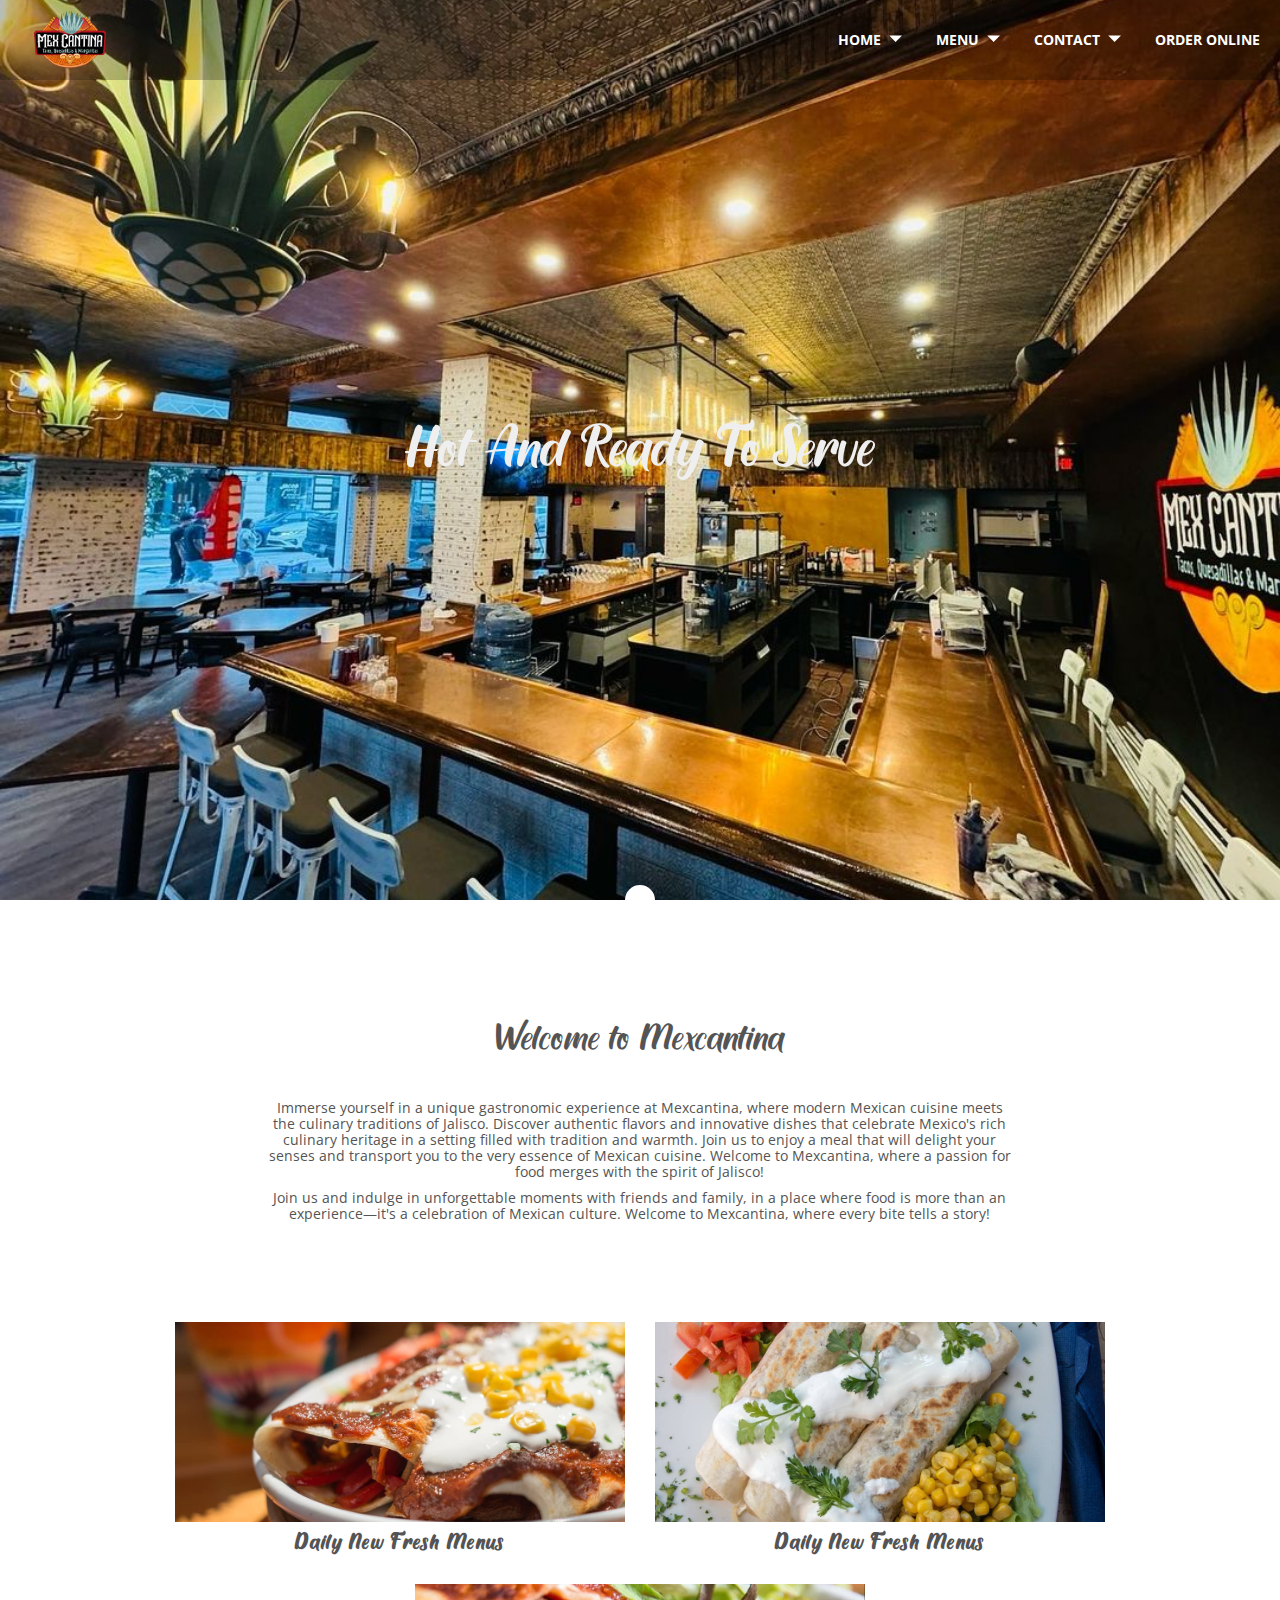
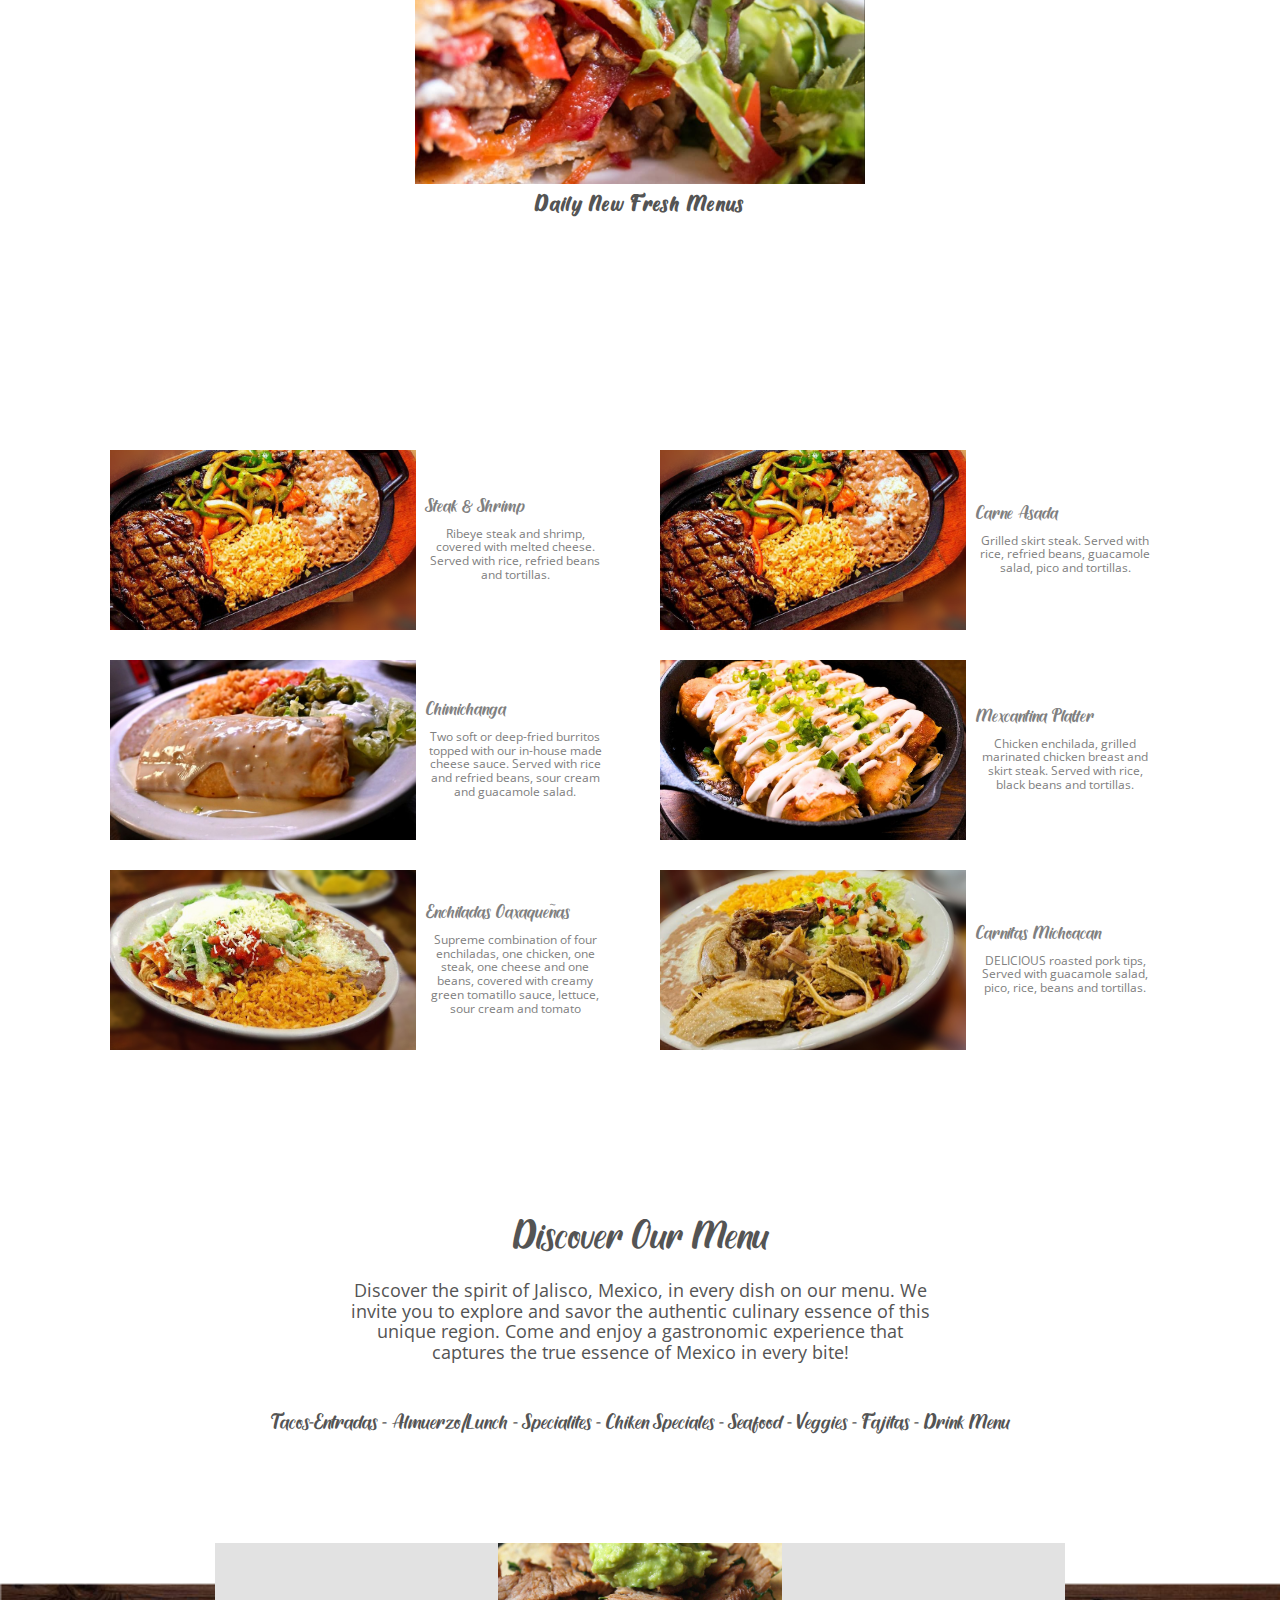
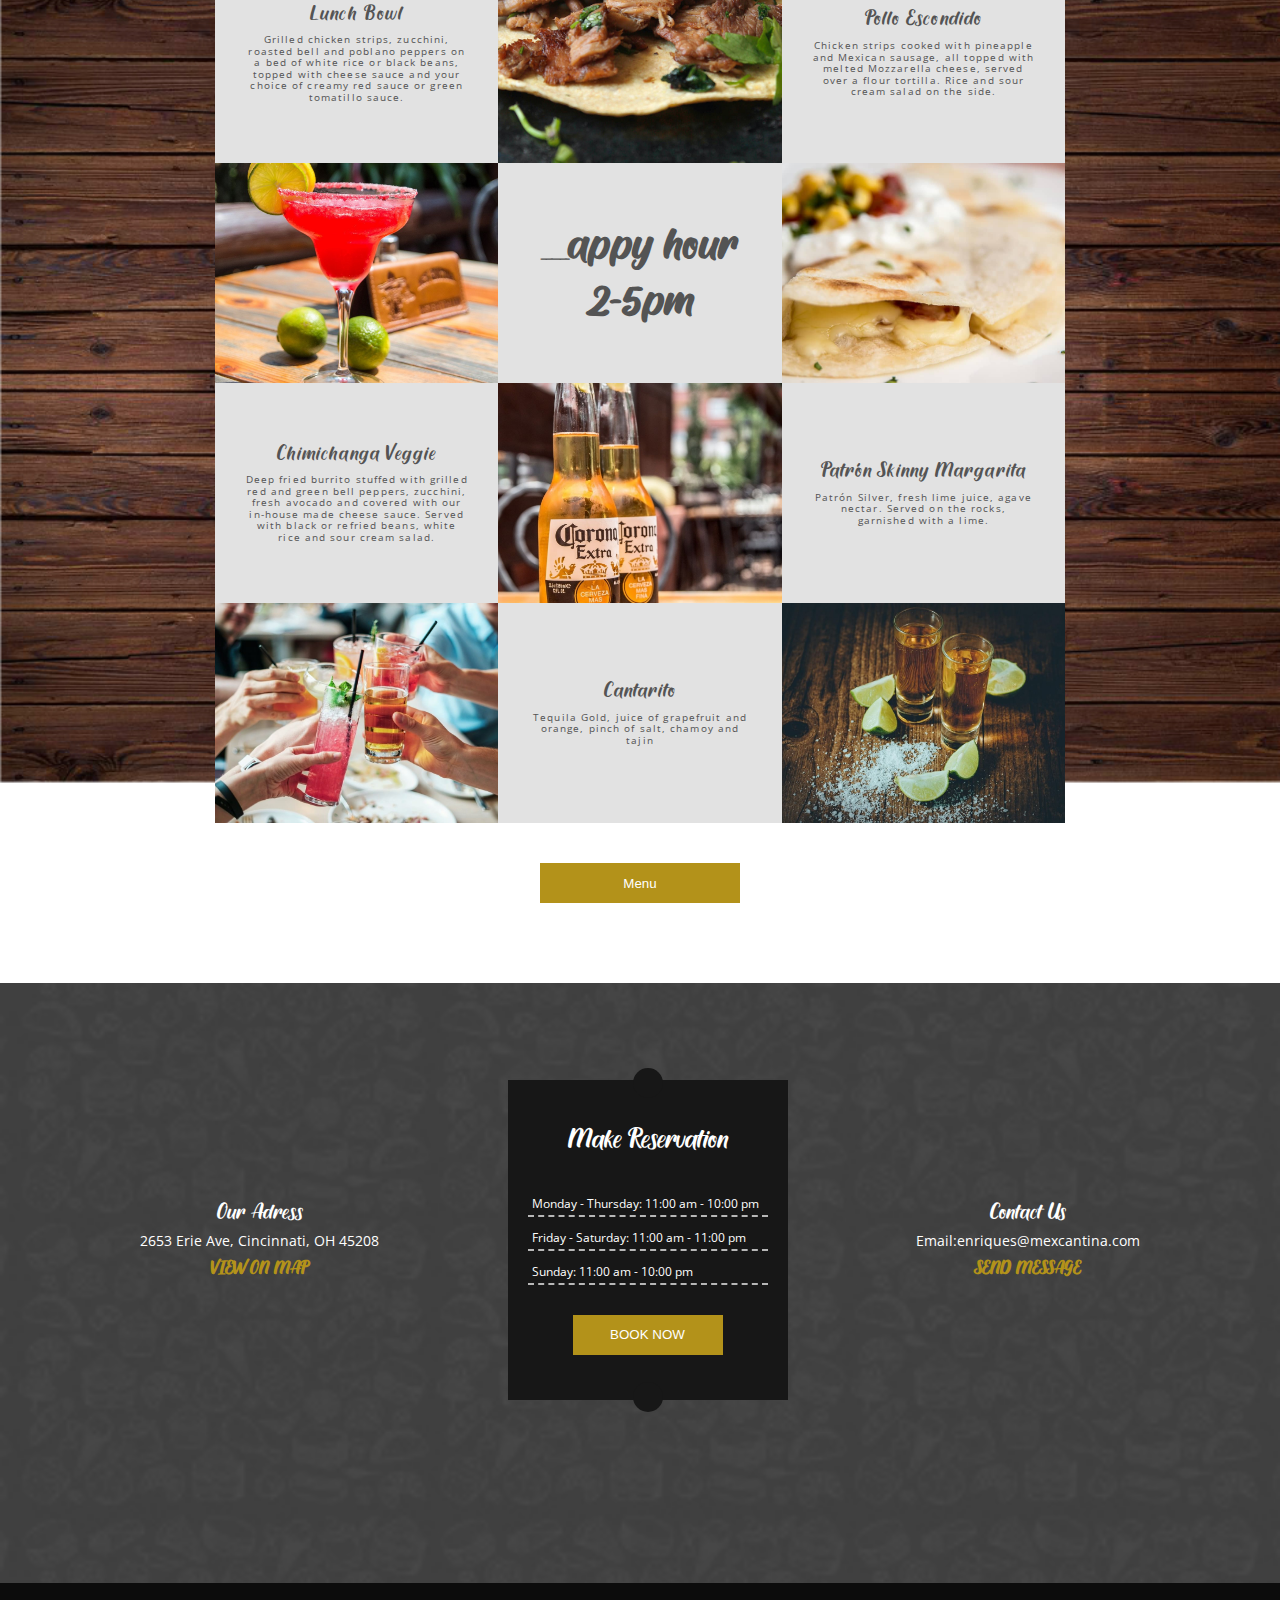
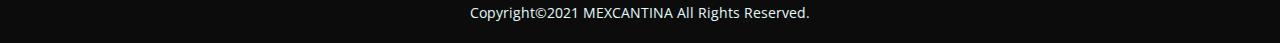
==== commit 4ee8870e: "menu" ====
--- a/index.html
+++ b/index.html
@@ -7,6 +7,9 @@
     <link rel="preload" href="css/styles.css" as="style">
     <link rel="icon" href="img/favicon.ico" type="image/x-icon">
     <link href="css/styles.css" rel="stylesheet">
+    <meta name="description"
+        content="Discover the culinary essence of Mexico at Mexcantina. Enjoy authentic Mexican cuisine, fresh menus, and unforgettable moments with friends and family. Join us today!">
+    <meta name="keywords" content="Mexican cuisine, authentic Mexican food, Mexican restaurant">
     <link rel="preload" href="css/normalize.css" as="style">
     <link rel="stylesheet" href="css/normalize.css">
     <title>Mexcantina</title>
@@ -23,14 +26,15 @@
                         viewBox="0 0 25 25">
                         <path d="M12 15l-8-8h16z" />
                     </svg></a>
-                <a onclick="toggleMenu()" href="#menu" title="View our Menu">Menu <svg width="20" height="20"
-                        viewBox="0 0 25 25">
+                <a href="/menu.html" title="View our Menu">Menu <svg width="20" height="20" viewBox="0 0 25 25">
                         <path d="M12 15l-8-8h16z" />
                     </svg></a>
                 <a onclick="toggleMenu()" href="#contact" title="Contact Us">Contact <svg width="20" height="20"
                         viewBox="0 0 25 25">
                         <path d="M12 15l-8-8h16z" />
                     </svg></a>
+                <a target="_blank" href="https://order.spoton.com/so-mexcantina-tacos-quesadillas-y-margaritas-19358/cincinnati-oh/66463922847348003ec9155a"
+                    title="Contact Us">ORDER ONLINE</a>
             </nav>
             <div id="menu-icon" onclick="toggleMenu()">
                 &#9776;
@@ -105,73 +109,48 @@
         <div class="container_info_menu">
             <div class="card_menu_container">
                 <div class="card_menu_text">
-                    <strong>$24.64</strong>
-                    <h3>Crispy Shrimp and Grits</h3>
-                    <p>Pork Fillet, ginger, garlic, honey, pepper &
-                        canola oil creamy chesapeake crab dip with
-                        artichoke, baked and topped with cheddar
-                        cheese, with crusty bread for dipping, creamy
-                        chesapeake crab dip with artichoke, grill and
-                        baked with beef sausage.</p>
+                    <h3>Lunch Bowl</h3>
+                    <p>Grilled chicken strips, zucchini, roasted bell and poblano peppers on a bed of white rice or
+                        black beans, topped with cheese sauce and your choice of creamy red sauce or green tomatillo
+                        sauce.</p>
                 </div>
                 <div class="card_menu_img">
                     <img src="img/TACO3.jpg" alt="Crispy Shrimp and Grits" loading="lazy" />
                 </div>
                 <div class="card_menu_text">
-                    <strong>$22.45</strong>
-                    <h3> Crispy Salad and Avocado</h3>
-                    <p> Pork Fillet, ginger, garlic, honey, pepper &
-                        canola oil creamy chesapeake crab dip with
-                        artichoke, baked and topped with cheddar
-                        cheese, with crusty bread for dipping, creamy
-                        chesapeake crab dip with artichoke, grill and
-                        baked with beef sausage.</p>
+                    <h3>Pollo Escondido</h3>
+                    <p>Chicken strips cooked with pineapple and Mexican sausage, all topped with melted Mozzarella
+                        cheese, served over a flour tortilla. Rice and sour cream salad on the side.</p>
                 </div>
                 <div class="card_menu_img">
                     <img src="img/MARGARITA2.jpg" alt="Crispy Salad and Avocado" loading="lazy" />
                 </div>
                 <div class="card_menu_hours">
-                    <h1>happy hour</h1>
-                    <strong>4-7pm</strong>
+                    <h1>Happy hour</h1>
+                    <strong>2-5pm</strong>
                 </div>
                 <div class="card_menu_img">
                     <img src="img/QUESADILLA2.jpg" alt="Quesadilla" loading="lazy" />
                 </div>
                 <div class="card_menu_text">
-                    <strong> $21.78</strong>
-                    <h3> Meatball with Canola Oil</h3>
-                    <p> Pork Fillet, ginger, garlic, honey, pepper &
-                        canola oil creamy chesapeake crab dip with
-                        artichoke, baked and topped with cheddar
-                        cheese, with crusty bread for dipping, creamy
-                        chesapeake crab dip with artichoke, grill and
-                        baked with beef sausage.</p>
+                    <h3>Chimichanga Veggie</h3>
+                    <p>Deep fried burrito stuffed with grilled red and green bell peppers, zucchini, fresh avocado and
+                        covered with our in-house made cheese sauce. Served with black or refried beans, white rice and
+                        sour cream salad.</p>
                 </div>
                 <div class="card_menu_img">
                     <img src="img/CORONITA2.jpg" alt="Meatball with Canola Oil" loading="lazy" />
                 </div>
                 <div class="card_menu_text">
-                    <strong>$23.20</strong>
-                    <h3> Pecel with Peanut Sauce</h3>
-                    <p> Pork Fillet, ginger, garlic, honey, pepper &
-                        canola oil creamy chesapeake crab dip with
-                        artichoke, baked and topped with cheddar
-                        cheese, with crusty bread for dipping, creamy
-                        chesapeake crab dip with artichoke, grill and
-                        baked with beef sausage.</p>
+                    <h3>Patrón Skinny Margarita</h3>
+                    <p>Patrón Silver, fresh lime juice, agave nectar. Served on the rocks, garnished with a lime.</p>
                 </div>
                 <div class="card_menu_img">
                     <img src="img/DRINKS.jpg" alt="Pecel with Peanut Sauce" loading="lazy" />
                 </div>
                 <div class="card_menu_text">
-                    <strong>$24.45</strong>
-                    <h3> Crispy Salad and Bread</h3>
-                    <p> Pork Fillet, ginger, garlic, honey, pepper &
-                        canola oil creamy chesapeake crab dip with
-                        artichoke, baked and topped with cheddar
-                        cheese, with crusty bread for dipping, creamy
-                        chesapeake crab dip with artichoke, grill and
-                        baked with beef sausage.</p>
+                    <h3>Cantarito</h3>
+                    <p>Tequila Gold, juice of grapefruit and orange, pinch of salt, chamoy and tajin</p>
                 </div>
                 <div class="card_menu_img">
                     <img src="img/TEQUILA.jpg" alt="Crispy Salad and Bread" loading="lazy" />
@@ -187,17 +166,17 @@
                 <div class="content_info">
                     <h3>Our Adress</h3>
                     <p>2653 Erie Ave, Cincinnati, OH 45208</p>
-                    <a><strong>VIEW ON MAP</strong></a>
+                    <a href="https://maps.app.goo.gl/Yz1xCTfuBSkAPgDC8" target="_blank"><strong>VIEW ON MAP</strong></a>
                 </div>
                 <div class="content_reservation">
                     <div class="container_cicle_black">
                         <div class="cicle"></div>
                     </div>
                     <h2>Make Reservation</h2>
-                    <p>Monday - Thursday: 11:00 am - 9:00 pm</p>
-                    <p>Friday - Saturday: 11:00 am - 10:00 pm</p>
-                    <p>Sunday: 11:00 am - 9:00 pm</p>
-                    <a href="tel:55555555" class="button_contact">
+                    <p>Monday - Thursday: 11:00 am - 10:00 pm</p>
+                    <p>Friday - Saturday: 11:00 am - 11:00 pm</p>
+                    <p>Sunday: 11:00 am - 10:00 pm</p>
+                    <a href="tel:5133210296" class="button_contact">
                         <button>BOOK NOW</button>
                     </a>
                     <div class="container_cicle_black">
@@ -207,8 +186,16 @@
                 <div class="content_info">
                     <h3>Contact Us</h3>
                     <p>Email:enriques@mexcantina.com</p>
-                    <a><strong>SEND MESSAGE</strong></a>
-                </div>
+                    <a href="mailto:enriques@mexcantina.com"><strong>SEND MESSAGE</strong></a>
+                </div>
+            </div>
+            <div class="socials">
+                <a href="https://www.instagram.com/mexcantina2/" target="_blank">
+                    <img src="img/Recurso 14.png" alt="instagram media" loading="lazy" />
+                </a>
+                <a href="https://www.facebook.com/profile.php?id=61560332876685" target="_blank">
+                    <img src="img/Recurso 15.png" alt="facebook media" loading="lazy" />
+                </a>
             </div>
     </main>
     <footer>
--- a/css/styles.css
+++ b/css/styles.css
@@ -17,7 +17,7 @@
 
 @font-face {
     font-family: 'fuente-4';
-    src: url('/img/Fonts/HelveticaNeue-Medium_0.otf') format('opentype');
+    src: url('/img/Fonts/BakerStreet-Inline.ttf') format('truetype');
 
 }
 
@@ -76,6 +76,24 @@
     margin: 0;
 }
 
+.font-4 {
+    font-family: 'fuente-4', sans-serif !important;
+    font-size: 24px;
+}
+
+.font-4_16 {
+    font-family: 'fuente-4', sans-serif !important;
+    font-size: 22px !important;
+}
+
+.font-6 {
+    font-family: 'fuente-6', sans-serif !important;
+    font-size: 44px !important;
+}
+.p_color {
+    color: #DAA520;
+}
+
 .container {
     width: min(144rem, 90%);
     margin: 0 auto;
@@ -92,7 +110,7 @@
 header {
     position: relative;
     display: flex;
-    height: 60px;
+    height: 80px;
     width: 100%;
     justify-content: space-between;
     padding: 0 2rem;
@@ -102,7 +120,7 @@
 }
 
 header img {
-    width: 80px;
+    width: 100px;
     height: auto;
 }
 
@@ -142,6 +160,12 @@
     font-size: 30px;
     cursor: pointer;
     color: white;
+}
+
+.font-xl {
+    font-size: 10rem !important;
+    margin: 2rem 0 !important;
+    letter-spacing: 1rem !important;
 }
 
 
@@ -196,13 +220,13 @@
     background-size: cover;
     background-attachment: fixed;
     background-position: center;
-    margin-top: -60px;
+    margin-top: -80px;
     position: relative;
     display: grid;
     place-items: center;
     font-family: 'fuente-1', sans-serif;
     font-size: 50px;
-    color: rgba(216, 216, 216, 0.607);
+    color: rgb(239, 239, 239);
     text-align: center;
 
 }
@@ -306,7 +330,7 @@
     background-attachment: fixed;
     background-repeat: no-repeat;
     background-size: cover;
-    min-height: 80vh;
+    min-height: 800px;
     padding: 5rem 0;
     color: white;
 
@@ -366,23 +390,36 @@
 
 }
 
+.menu {
+    background-image: url("/img/Recurso\ 16.png");
+    background-repeat: no-repeat;
+    background-position: center;
+    background-size: cover;
+
+}
+
 .menu_container {
-    padding-top: 100px;
+    padding-top: 30px;
     display: flex;
     flex-direction: column;
     align-items: center;
     margin: 50px 0 100px 0;
 
+}
+
+.menu_container p {
+    font-size: 18px;
 }
 
 .menu_container h1 {
     font-family: 'fuente-1', sans-serif;
     font-weight: normal;
+    font-size: 34px;
 }
 
 .menu_container h4 {
     margin: 5rem 0;
-    font-size: 16px;
+    font-size: 18px;
     text-align: center;
 }
 
@@ -450,6 +487,10 @@
     font-weight: normal;
 }
 
+.card_menu_text h3 {
+    font-size: 18px;
+}
+
 .card_menu_text strong {
     font-size: 14px;
     color: rgb(179, 146, 26);
@@ -464,11 +505,12 @@
     height: 220px;
 
 }
+
 @media (max-width: 768px) {
     .card_menu_img {
         height: 350px;
     }
-  
+
 }
 
 .card_menu_img img {
@@ -488,8 +530,10 @@
 
 .card_menu_hours h1 {
     font-size: 4rem;
+    font-family: 'fuente-1', sans-serif;
     margin: 0;
 }
+
 @media (max-width: 768px) {
     .card_menu_hours {
         height: 350px;
@@ -542,7 +586,7 @@
     background-size: cover;
     display: grid;
     place-items: center;
-    padding: 50px 0;
+    padding: 50px 0 10px 0;
 }
 
 @media (max-width: 768px) {
@@ -581,6 +625,10 @@
     font-family: 'fuente-1', sans-serif;
     font-weight: normal;
     color: white;
+}
+
+.content_info a {
+    text-decoration: none;
 }
 
 .content_info strong {
@@ -668,4 +716,747 @@
     margin-bottom: -50px;
 }
 
-/* end contact */+/* end contact */
+
+
+/* menu */
+
+.menu {
+    min-height: 100vh;
+    padding-bottom: 5rem;
+    padding-top: 80px;
+    margin-top: -80px;
+}
+
+.menu-page-1 {
+    display: grid;
+    place-items: center;
+}
+
+.menu-page-2 {
+    display: grid;
+    grid-template-columns: 1fr 2fr;
+    position: relative;
+    max-width: 108rem;
+    width: 100%;
+    margin: 0 auto;
+    padding-bottom: 2rem;
+    gap: 1rem;
+}
+
+.chile-menu {
+    position: absolute;
+    top: 100px;
+    right: 10px;
+}
+
+.container_left {
+    display: flex;
+    flex-direction: column;
+    align-items: center;
+    justify-content: center;
+    gap: 1rem;
+}
+
+.logo_menu {
+    width: 100%
+}
+
+#taco_container {
+    display: flex;
+    flex-direction: column;
+    gap: 1rem;
+    padding: 3rem 4rem;
+    background-color: #DAA520;
+    color: #FFF;
+    position: relative;
+    height: 100%;
+}
+
+.tacos_chile {
+    position: absolute;
+    top: 10%;
+    left: 20%;
+    width: 50%;
+}
+
+.taco_info {
+    display: grid;
+    grid-template-columns: 2fr 1fr;
+    gap: 4rem;
+}
+
+.taco_info h1 {
+    font-size: 6rem;
+    text-align: center;
+    margin: 0 !important;
+    text-transform: uppercase;
+}
+
+#title,
+.taco_description,
+.taco_price {
+    font-family: 'fuente-3', sans-serif;
+    font-weight: 100 !important;
+}
+
+.taco_price {
+    display: flex;
+    justify-content: end;
+    font-size: 26px;
+    position: relative;
+}
+.span_2{
+    position: absolute;
+    top: 2px;
+    right: -15px;
+    font-size: 14px;
+}
+.span_text{
+    position: absolute;
+    top: -14px;
+    right: 4px;
+    font-size: 14px;
+}
+
+.span_tacos {
+    position: absolute;
+    top: 2px;
+    right: -15px;
+    font-size: 14px;
+}
+
+.taco_description {
+    font-size: 12px;
+    font-family: 'fuente-5', sans-serif;
+    font-weight: 200;
+}
+
+
+
+
+
+.container_right {
+    width: 100%;
+    margin: 0 auto;
+    padding: 20px;
+    height: 100%;
+    display: flex;
+    flex-direction: column;
+    /* background-color: #fff;
+    box-shadow: 0 0 10px rgba(0, 0, 0, 0.1); */
+}
+
+.happy-hour {
+    text-align: center;
+    margin-bottom: 20px;
+}
+
+.happy-hour h1 {
+    font-size: 5rem;
+    color: #DAA520;
+    margin: 0;
+    text-align: end;
+}
+
+.happy-hour p {
+    margin: 0;
+    color: #555;
+    text-align: end;
+}
+
+.tortas-section,
+.quesadillas-section {
+    margin-bottom: 30px;
+}
+
+.tortas-section h2 {
+    font-size: 8rem;
+    color: #DAA520;
+    margin: 70px 0;
+    font-family: 'fuente-6', sans-serif;
+}
+
+.quesadillas-section h2,
+.entradas-section h2 {
+    font-size: 1.5em;
+    color: #DAA520;
+    margin-bottom: 10px;
+}
+
+.tortas-section {
+    color: #555;
+}
+
+.tortas_card {
+    display: grid;
+    grid-template-columns: 5fr 1fr;
+    width: 350px;
+    gap: 2rem;
+}
+
+.details {
+    font-size: 12px;
+}
+
+.tortas_card_right {
+    width: 54px;
+    position: relative;
+    font-family: 'fuente-3', sans-serif !important;
+    font-size: 24px;
+    font-weight: 200;
+    /* color: rgb(113, 113, 113); */
+}
+
+.tortas_card_right span {
+    position: absolute;
+    top: 2px;
+    right: -7px;
+    font-size: 14px;
+}
+
+.span {
+    position: absolute;
+    top: 2px;
+    right: 6px !important;
+    font-size: 14px;
+}
+
+.details,
+.short-info,
+.entradas-item .item-description {
+    color: #777;
+}
+
+.choose-protein {
+    border: 4px solid #DAA520;
+    padding: 10px;
+    margin-top: 10px;
+    width: 350px;
+}
+
+.choose-protein h3 {
+    margin: 0 0 10px 0;
+    color: #DAA520;
+}
+
+.choose-protein ul {
+    display: flex;
+    flex-wrap: wrap;
+    gap: 2rem;
+    padding: 0;
+    margin: 0;
+    list-style-position: inside;
+
+}
+
+.choose-protein ul li {
+    margin-bottom: 5px;
+    color: #555;
+    font-size: 12px;
+}
+
+.entradas-section {
+    padding: 2rem;
+    border: 4px solid #DAA520;
+    height: 100%;
+}
+
+.entradas-section h2 {
+    text-align: center;
+}
+
+.entradas-item {
+    display: grid;
+    grid-template-columns: 3fr 1fr;
+    width: 250px;
+    gap: 2rem;
+}
+
+.entradas-item_2 {
+    display: flex;
+    width: 150px;
+    gap: 2rem;
+}
+
+.entradas-item .item-title {
+    flex: 1;
+    color: #DAA520;
+    font-weight: bold;
+}
+
+.entradas-item_2 .item-title {
+    flex: 1;
+    color: #DAA520;
+    font-weight: bold;
+}
+
+.entradas-item .item-price {
+    flex: 0 0 100px;
+    text-align: right;
+    font-weight: bold;
+    color: #DAA520;
+}
+
+.quesadillas-section {
+    display: flex;
+    flex-direction: column;
+    padding-left: 1rem;
+}
+
+.quesadillas-item {
+    display: flex;
+    width: 350px;
+}
+
+.quesadillas-item p {
+    font-size: 12px;
+}
+
+.entradas-section-1 {
+    display: flex;
+    flex-wrap: wrap;
+    gap: 5rem;
+    font-size: 12px;
+    margin-bottom: 8rem;
+}
+
+.entradas-section-2 {
+    display: flex;
+    flex-wrap: wrap;
+    justify-content: space-between;
+    gap: 1rem;
+    font-size: 12px;
+    margin-bottom: 4rem;
+}
+
+.item-description {
+    font-size: 12px;
+}
+
+
+
+
+.lunch_section {
+    display: flex;
+    flex-direction: column;
+    gap: 5rem;
+    font-size: 12px;
+    max-width: 108rem;
+    margin: 0 auto;
+    padding: 0 5rem;
+}
+.lunch_section h2 {
+    color: #DAA520;
+}
+
+.lunch_section fieldset {
+    border-top: 1rem solid black;
+    border-right: none;
+    border-bottom: none;
+    border-left: none;
+    text-align: center;
+}
+
+.lunch_section legend {
+    padding: 0rem 2rem;
+    color: #DAA520;
+    text-transform: uppercase;
+    font-size: 6rem;
+    font-family: 'fuente-6', sans-serif;
+    letter-spacing: 20px;
+
+}
+
+.socials {
+    display: flex;
+    gap: 1rem;
+
+}
+
+.socials img {
+    width: 3rem;
+    height: 3rem;
+}
+
+.container_page_2 {
+    display: grid;
+    grid-template-columns: 1fr 2fr;
+    position: relative;
+    max-width: 108rem;
+    width: 100%;
+    margin: 0 auto;
+    padding-bottom: 2rem;
+    gap: 8rem;
+}
+
+.page_2_left {
+    display: flex;
+    flex-direction: column;
+    gap: 2rem;
+}
+
+.lunch_info {
+    display: grid;
+    grid-template-columns: 2fr 1fr;
+    gap: 4rem;
+}
+.lunch_info .taco_price{
+    font-family: 'fuente-3', sans-serif;
+    font-weight: 100 !important;
+    font-size: 26px;
+}
+
+.page_2_right {
+    display: flex;
+    flex-direction: column;
+    gap: 2rem;
+}
+
+.lunch_page_2_right {
+    display: grid;
+    grid-template-columns: 1fr 1fr;
+    gap: 4rem;
+    padding: 2rem;
+    background-color: #4A4A4A;
+    color: white;
+}
+
+.lunch_page_2_right h2 {
+    color: #DAA520;
+    font-weight: 200;
+}
+
+.lunch_page_2_right p {
+    font-size: 10px;
+}
+
+.lunch_info_right {
+    width: 100%;
+    display: flex;
+    justify-content: center;
+    flex-direction: column;
+    gap: 1rem;
+    max-width: 60%;
+    width: 100%;
+    margin: 0 auto;
+}
+
+.lunch_info_right h4 {
+    font-family: 'fuente-2', sans-serif;
+    font-style: normal !important;
+    letter-spacing: 5px;
+    text-align: center;
+    font-size: 24px;
+    margin-top: 4rem;
+}
+
+.lunch_info_right p {
+    text-align: center;
+    font-size: 10px;
+    font-weight: bold;
+}
+
+.lunch_subtitle {
+    display: flex;
+    justify-content: space-between;
+    align-items: center;
+    gap: 10px;
+}
+
+.lunch_subtitle p {
+    font-weight: 600;
+    text-align: center;
+    min-width: 200px;
+}
+
+.page_3_into {
+    display: grid;
+    grid-template-columns: 1fr 2fr;
+}
+
+.container_page_3 {
+    display: flex;
+    flex-direction: column;
+    gap: 2rem;
+}
+
+.page_3_box_specialties {
+    border: 4px solid #DAA520;
+    display: grid;
+    grid-template-columns: 1fr 1fr 1fr;
+    gap: 2rem;
+    padding: 2rem;
+}
+.container_page_4{
+    display:flex;
+    flex-direction:column;
+    gap: 2rem;
+}
+.container_page_4_into{
+    display: grid;
+    grid-template-columns: repeat(3, 1fr);
+    gap: 5rem;
+}
+
+.container_page_4_content{
+    display: grid;
+    grid-template-columns: 2fr 1fr;
+    gap: 5rem;
+}
+.container_page_4_content_left{
+    display: grid;
+    grid-template-columns: 1fr 1fr;
+    gap: 5rem;
+}
+.veggies_seafood_info{
+    display: flex;
+    flex-direction: column;
+    gap: 2rem;
+}
+.seafood_left{
+    display: flex;
+    flex-direction: column;
+    gap: 2rem;
+}
+
+.container_page_4_content_right{
+    display: flex;
+    flex-direction: column;
+    color: white;
+    font-size: 12px;
+    gap: 3rem;
+    background-color: #DAA520;
+    padding: 2rem;
+}
+.container_page_4_content_right h1{
+    margin-bottom: 0 !important;
+    text-align: center;
+}
+.fajitas_h2{
+    color: white !important;
+    font-family: 'fuente-4', sans-serif !important;
+    font-size: 26px;
+    position: relative;
+}
+.span_3{
+    position: absolute;
+    font-size: 8px;
+    font-family: 'fuente-3', sans-serif !important;
+    bottom: -2px;
+    left: 0;
+    color: white;
+}
+.span_3_2{
+    bottom: -14px !important;
+
+}
+.container_page_4_content_right p{
+    font-size: 10px;
+    text-align: center;
+}
+.container_page_4_end{
+    display: grid;
+    grid-template-columns: 1fr 1fr;
+    gap: 2rem;
+    place-items: center;
+    margin-top: 5rem;
+}
+.container_page_4_end .lunch_info_right h4{
+    margin: 0;
+}
+
+.container_page_5{
+    display:grid;
+    grid-template-columns: 1fr 2fr;
+    gap: 5rem;
+}
+.container_page_5_left{
+    display: flex;
+    flex-direction: column;
+    gap: 5rem;
+}
+.page_5_left{
+    grid-template-columns: 4fr 1fr !important;
+}
+.container_page_5_right{
+    display: flex;
+    flex-direction: column;
+    gap: 2rem;
+}
+.select_premium_tequila{
+    display: flex;
+    flex-direction: column;
+    gap: 2rem;
+    height: 100%;
+    border: 4px solid #DAA520;
+    padding: 2rem;
+}
+.select_premium_tequila_content{
+    display: grid;
+    grid-template-columns: repeat(3, 1fr);
+    gap: 5rem;
+}
+.select_premium_tequila_content_card{
+    display: flex;
+    flex-direction: column;
+}
+.select_page_5_imgs{
+    display: grid;
+    grid-template-columns: repeat(2, 1fr);
+    place-items: center;
+}
+.select_page_5_imgs img{
+    width: 100%;
+}
+
+.container_page_5_end{
+    display: grid;
+    grid-template-columns: 2fr 1fr;
+    gap: 5rem;
+    border: 4px solid #DAA520;
+    padding: 2rem;
+}
+.container_page_5_end_left, .container_page_5_end_right{
+    display: flex;
+    flex-direction: column;
+    gap: 2rem;
+}
+.container_page_5_end_left h1{
+    font-size:7rem !important;
+}
+.container_page_5_end_left_box{
+    display: grid;
+    grid-template-columns: 5fr 1fr;
+    gap: 2rem;
+}
+
+@media (max-width: 1080px) {
+    .lunch_section legend {
+        font-size: 2rem;
+        letter-spacing: 8px;
+    }
+    .page_3_box_specialties{
+        display: grid;
+        grid-template-columns: 1fr 1fr;
+    }
+    .container_page_2{
+        display: flex;
+        flex-direction: column;
+    }
+    .container_page_4_content{
+        display: flex;
+        flex-direction: column;
+        width: min(100%, 500px);
+        margin: 0 auto;
+    }
+    .container_page_4_end{
+        display: flex;
+        flex-direction: column;
+    }
+    .container_page_5, .container_page_5_end{
+        display: flex;
+        flex-direction: column;
+        gap: 2rem;
+    }
+    .container_page_5_end_left h1, .container_page_5_end_right h1{
+        text-align: center;
+        font-size: 3rem !important;
+    }
+}
+
+@media (max-width: 768px) {
+    .menu-page-2 {
+        display: flex;
+        flex-direction: column;
+    }
+    .font-xl{
+        font-size: 3rem !important;
+    }
+    .page_3_box_specialties{
+        display: flex;
+        flex-direction: column;
+    }
+
+    .lunch_page_2_right {
+        display: flex;
+        flex-direction: column;
+        gap: 2rem;
+    }
+
+    .lunch_section {
+        padding: 0 2rem;
+    }
+
+    .lunch_info {
+        display: flex;
+        /* flex-direction: column; */
+    }
+
+    .lunch_subtitle img {
+        width: 150px;
+        object-fit: cover;
+    }
+
+    .span,
+    .tortas_card_right span {
+        right: -15px !important;
+    }
+
+    .container_page_2 {
+        display: flex;
+        flex-direction: column;
+    }
+
+    .tortas_card,
+    .choose-protein,
+    .quesadillas-item {
+        width: 100%;
+    }
+
+    .tortas_card_right {
+        text-align: end;
+    }
+
+
+
+    .entradas-item {
+        width: 100%;
+    }
+    .container_page_4_into{
+        display: flex;
+        flex-direction: column;
+        gap: 2rem;
+    }
+    .select_premium_tequila_content, .container_page_5_end_left_box{
+        display: flex;
+        flex-direction: column;
+        gap: 2rem;
+    }
+}
+
+@media (max-width: 620px) {
+    .lunch_subtitle img {
+        display: none;
+    }
+
+    .lunch_info_right {
+        max-width: 100%;
+    }
+    .container_page_4_into, .container_page_4_content_left{
+        display: flex;
+        flex-direction: column;
+    }
+    .lunch_section legend {
+        letter-spacing: 2px;
+    }
+    /* .span_3_2 {
+        bottom: -30px !important;
+    } */
+    .lunch_info .taco_price {
+        font-size: 20px;
+    }
+    .lunch_info {
+        justify-content: space-between;
+    }
+}
--- a/css/styles.css
+++ b/css/styles.css
@@ -17,7 +17,7 @@
 
 @font-face {
     font-family: 'fuente-4';
-    src: url('/img/Fonts/HelveticaNeue-Medium_0.otf') format('opentype');
+    src: url('/img/Fonts/BakerStreet-Inline.ttf') format('truetype');
 
 }
 
@@ -76,6 +76,24 @@
     margin: 0;
 }
 
+.font-4 {
+    font-family: 'fuente-4', sans-serif !important;
+    font-size: 24px;
+}
+
+.font-4_16 {
+    font-family: 'fuente-4', sans-serif !important;
+    font-size: 22px !important;
+}
+
+.font-6 {
+    font-family: 'fuente-6', sans-serif !important;
+    font-size: 44px !important;
+}
+.p_color {
+    color: #DAA520;
+}
+
 .container {
     width: min(144rem, 90%);
     margin: 0 auto;
@@ -92,7 +110,7 @@
 header {
     position: relative;
     display: flex;
-    height: 60px;
+    height: 80px;
     width: 100%;
     justify-content: space-between;
     padding: 0 2rem;
@@ -102,7 +120,7 @@
 }
 
 header img {
-    width: 80px;
+    width: 100px;
     height: auto;
 }
 
@@ -142,6 +160,12 @@
     font-size: 30px;
     cursor: pointer;
     color: white;
+}
+
+.font-xl {
+    font-size: 10rem !important;
+    margin: 2rem 0 !important;
+    letter-spacing: 1rem !important;
 }
 
 
@@ -196,13 +220,13 @@
     background-size: cover;
     background-attachment: fixed;
     background-position: center;
-    margin-top: -60px;
+    margin-top: -80px;
     position: relative;
     display: grid;
     place-items: center;
     font-family: 'fuente-1', sans-serif;
     font-size: 50px;
-    color: rgba(216, 216, 216, 0.607);
+    color: rgb(239, 239, 239);
     text-align: center;
 
 }
@@ -306,7 +330,7 @@
     background-attachment: fixed;
     background-repeat: no-repeat;
     background-size: cover;
-    min-height: 80vh;
+    min-height: 800px;
     padding: 5rem 0;
     color: white;
 
@@ -366,23 +390,36 @@
 
 }
 
+.menu {
+    background-image: url("/img/Recurso\ 16.png");
+    background-repeat: no-repeat;
+    background-position: center;
+    background-size: cover;
+
+}
+
 .menu_container {
-    padding-top: 100px;
+    padding-top: 30px;
     display: flex;
     flex-direction: column;
     align-items: center;
     margin: 50px 0 100px 0;
 
+}
+
+.menu_container p {
+    font-size: 18px;
 }
 
 .menu_container h1 {
     font-family: 'fuente-1', sans-serif;
     font-weight: normal;
+    font-size: 34px;
 }
 
 .menu_container h4 {
     margin: 5rem 0;
-    font-size: 16px;
+    font-size: 18px;
     text-align: center;
 }
 
@@ -450,6 +487,10 @@
     font-weight: normal;
 }
 
+.card_menu_text h3 {
+    font-size: 18px;
+}
+
 .card_menu_text strong {
     font-size: 14px;
     color: rgb(179, 146, 26);
@@ -464,11 +505,12 @@
     height: 220px;
 
 }
+
 @media (max-width: 768px) {
     .card_menu_img {
         height: 350px;
     }
-  
+
 }
 
 .card_menu_img img {
@@ -488,8 +530,10 @@
 
 .card_menu_hours h1 {
     font-size: 4rem;
+    font-family: 'fuente-1', sans-serif;
     margin: 0;
 }
+
 @media (max-width: 768px) {
     .card_menu_hours {
         height: 350px;
@@ -542,7 +586,7 @@
     background-size: cover;
     display: grid;
     place-items: center;
-    padding: 50px 0;
+    padding: 50px 0 10px 0;
 }
 
 @media (max-width: 768px) {
@@ -581,6 +625,10 @@
     font-family: 'fuente-1', sans-serif;
     font-weight: normal;
     color: white;
+}
+
+.content_info a {
+    text-decoration: none;
 }
 
 .content_info strong {
@@ -668,4 +716,747 @@
     margin-bottom: -50px;
 }
 
-/* end contact */+/* end contact */
+
+
+/* menu */
+
+.menu {
+    min-height: 100vh;
+    padding-bottom: 5rem;
+    padding-top: 80px;
+    margin-top: -80px;
+}
+
+.menu-page-1 {
+    display: grid;
+    place-items: center;
+}
+
+.menu-page-2 {
+    display: grid;
+    grid-template-columns: 1fr 2fr;
+    position: relative;
+    max-width: 108rem;
+    width: 100%;
+    margin: 0 auto;
+    padding-bottom: 2rem;
+    gap: 1rem;
+}
+
+.chile-menu {
+    position: absolute;
+    top: 100px;
+    right: 10px;
+}
+
+.container_left {
+    display: flex;
+    flex-direction: column;
+    align-items: center;
+    justify-content: center;
+    gap: 1rem;
+}
+
+.logo_menu {
+    width: 100%
+}
+
+#taco_container {
+    display: flex;
+    flex-direction: column;
+    gap: 1rem;
+    padding: 3rem 4rem;
+    background-color: #DAA520;
+    color: #FFF;
+    position: relative;
+    height: 100%;
+}
+
+.tacos_chile {
+    position: absolute;
+    top: 10%;
+    left: 20%;
+    width: 50%;
+}
+
+.taco_info {
+    display: grid;
+    grid-template-columns: 2fr 1fr;
+    gap: 4rem;
+}
+
+.taco_info h1 {
+    font-size: 6rem;
+    text-align: center;
+    margin: 0 !important;
+    text-transform: uppercase;
+}
+
+#title,
+.taco_description,
+.taco_price {
+    font-family: 'fuente-3', sans-serif;
+    font-weight: 100 !important;
+}
+
+.taco_price {
+    display: flex;
+    justify-content: end;
+    font-size: 26px;
+    position: relative;
+}
+.span_2{
+    position: absolute;
+    top: 2px;
+    right: -15px;
+    font-size: 14px;
+}
+.span_text{
+    position: absolute;
+    top: -14px;
+    right: 4px;
+    font-size: 14px;
+}
+
+.span_tacos {
+    position: absolute;
+    top: 2px;
+    right: -15px;
+    font-size: 14px;
+}
+
+.taco_description {
+    font-size: 12px;
+    font-family: 'fuente-5', sans-serif;
+    font-weight: 200;
+}
+
+
+
+
+
+.container_right {
+    width: 100%;
+    margin: 0 auto;
+    padding: 20px;
+    height: 100%;
+    display: flex;
+    flex-direction: column;
+    /* background-color: #fff;
+    box-shadow: 0 0 10px rgba(0, 0, 0, 0.1); */
+}
+
+.happy-hour {
+    text-align: center;
+    margin-bottom: 20px;
+}
+
+.happy-hour h1 {
+    font-size: 5rem;
+    color: #DAA520;
+    margin: 0;
+    text-align: end;
+}
+
+.happy-hour p {
+    margin: 0;
+    color: #555;
+    text-align: end;
+}
+
+.tortas-section,
+.quesadillas-section {
+    margin-bottom: 30px;
+}
+
+.tortas-section h2 {
+    font-size: 8rem;
+    color: #DAA520;
+    margin: 70px 0;
+    font-family: 'fuente-6', sans-serif;
+}
+
+.quesadillas-section h2,
+.entradas-section h2 {
+    font-size: 1.5em;
+    color: #DAA520;
+    margin-bottom: 10px;
+}
+
+.tortas-section {
+    color: #555;
+}
+
+.tortas_card {
+    display: grid;
+    grid-template-columns: 5fr 1fr;
+    width: 350px;
+    gap: 2rem;
+}
+
+.details {
+    font-size: 12px;
+}
+
+.tortas_card_right {
+    width: 54px;
+    position: relative;
+    font-family: 'fuente-3', sans-serif !important;
+    font-size: 24px;
+    font-weight: 200;
+    /* color: rgb(113, 113, 113); */
+}
+
+.tortas_card_right span {
+    position: absolute;
+    top: 2px;
+    right: -7px;
+    font-size: 14px;
+}
+
+.span {
+    position: absolute;
+    top: 2px;
+    right: 6px !important;
+    font-size: 14px;
+}
+
+.details,
+.short-info,
+.entradas-item .item-description {
+    color: #777;
+}
+
+.choose-protein {
+    border: 4px solid #DAA520;
+    padding: 10px;
+    margin-top: 10px;
+    width: 350px;
+}
+
+.choose-protein h3 {
+    margin: 0 0 10px 0;
+    color: #DAA520;
+}
+
+.choose-protein ul {
+    display: flex;
+    flex-wrap: wrap;
+    gap: 2rem;
+    padding: 0;
+    margin: 0;
+    list-style-position: inside;
+
+}
+
+.choose-protein ul li {
+    margin-bottom: 5px;
+    color: #555;
+    font-size: 12px;
+}
+
+.entradas-section {
+    padding: 2rem;
+    border: 4px solid #DAA520;
+    height: 100%;
+}
+
+.entradas-section h2 {
+    text-align: center;
+}
+
+.entradas-item {
+    display: grid;
+    grid-template-columns: 3fr 1fr;
+    width: 250px;
+    gap: 2rem;
+}
+
+.entradas-item_2 {
+    display: flex;
+    width: 150px;
+    gap: 2rem;
+}
+
+.entradas-item .item-title {
+    flex: 1;
+    color: #DAA520;
+    font-weight: bold;
+}
+
+.entradas-item_2 .item-title {
+    flex: 1;
+    color: #DAA520;
+    font-weight: bold;
+}
+
+.entradas-item .item-price {
+    flex: 0 0 100px;
+    text-align: right;
+    font-weight: bold;
+    color: #DAA520;
+}
+
+.quesadillas-section {
+    display: flex;
+    flex-direction: column;
+    padding-left: 1rem;
+}
+
+.quesadillas-item {
+    display: flex;
+    width: 350px;
+}
+
+.quesadillas-item p {
+    font-size: 12px;
+}
+
+.entradas-section-1 {
+    display: flex;
+    flex-wrap: wrap;
+    gap: 5rem;
+    font-size: 12px;
+    margin-bottom: 8rem;
+}
+
+.entradas-section-2 {
+    display: flex;
+    flex-wrap: wrap;
+    justify-content: space-between;
+    gap: 1rem;
+    font-size: 12px;
+    margin-bottom: 4rem;
+}
+
+.item-description {
+    font-size: 12px;
+}
+
+
+
+
+.lunch_section {
+    display: flex;
+    flex-direction: column;
+    gap: 5rem;
+    font-size: 12px;
+    max-width: 108rem;
+    margin: 0 auto;
+    padding: 0 5rem;
+}
+.lunch_section h2 {
+    color: #DAA520;
+}
+
+.lunch_section fieldset {
+    border-top: 1rem solid black;
+    border-right: none;
+    border-bottom: none;
+    border-left: none;
+    text-align: center;
+}
+
+.lunch_section legend {
+    padding: 0rem 2rem;
+    color: #DAA520;
+    text-transform: uppercase;
+    font-size: 6rem;
+    font-family: 'fuente-6', sans-serif;
+    letter-spacing: 20px;
+
+}
+
+.socials {
+    display: flex;
+    gap: 1rem;
+
+}
+
+.socials img {
+    width: 3rem;
+    height: 3rem;
+}
+
+.container_page_2 {
+    display: grid;
+    grid-template-columns: 1fr 2fr;
+    position: relative;
+    max-width: 108rem;
+    width: 100%;
+    margin: 0 auto;
+    padding-bottom: 2rem;
+    gap: 8rem;
+}
+
+.page_2_left {
+    display: flex;
+    flex-direction: column;
+    gap: 2rem;
+}
+
+.lunch_info {
+    display: grid;
+    grid-template-columns: 2fr 1fr;
+    gap: 4rem;
+}
+.lunch_info .taco_price{
+    font-family: 'fuente-3', sans-serif;
+    font-weight: 100 !important;
+    font-size: 26px;
+}
+
+.page_2_right {
+    display: flex;
+    flex-direction: column;
+    gap: 2rem;
+}
+
+.lunch_page_2_right {
+    display: grid;
+    grid-template-columns: 1fr 1fr;
+    gap: 4rem;
+    padding: 2rem;
+    background-color: #4A4A4A;
+    color: white;
+}
+
+.lunch_page_2_right h2 {
+    color: #DAA520;
+    font-weight: 200;
+}
+
+.lunch_page_2_right p {
+    font-size: 10px;
+}
+
+.lunch_info_right {
+    width: 100%;
+    display: flex;
+    justify-content: center;
+    flex-direction: column;
+    gap: 1rem;
+    max-width: 60%;
+    width: 100%;
+    margin: 0 auto;
+}
+
+.lunch_info_right h4 {
+    font-family: 'fuente-2', sans-serif;
+    font-style: normal !important;
+    letter-spacing: 5px;
+    text-align: center;
+    font-size: 24px;
+    margin-top: 4rem;
+}
+
+.lunch_info_right p {
+    text-align: center;
+    font-size: 10px;
+    font-weight: bold;
+}
+
+.lunch_subtitle {
+    display: flex;
+    justify-content: space-between;
+    align-items: center;
+    gap: 10px;
+}
+
+.lunch_subtitle p {
+    font-weight: 600;
+    text-align: center;
+    min-width: 200px;
+}
+
+.page_3_into {
+    display: grid;
+    grid-template-columns: 1fr 2fr;
+}
+
+.container_page_3 {
+    display: flex;
+    flex-direction: column;
+    gap: 2rem;
+}
+
+.page_3_box_specialties {
+    border: 4px solid #DAA520;
+    display: grid;
+    grid-template-columns: 1fr 1fr 1fr;
+    gap: 2rem;
+    padding: 2rem;
+}
+.container_page_4{
+    display:flex;
+    flex-direction:column;
+    gap: 2rem;
+}
+.container_page_4_into{
+    display: grid;
+    grid-template-columns: repeat(3, 1fr);
+    gap: 5rem;
+}
+
+.container_page_4_content{
+    display: grid;
+    grid-template-columns: 2fr 1fr;
+    gap: 5rem;
+}
+.container_page_4_content_left{
+    display: grid;
+    grid-template-columns: 1fr 1fr;
+    gap: 5rem;
+}
+.veggies_seafood_info{
+    display: flex;
+    flex-direction: column;
+    gap: 2rem;
+}
+.seafood_left{
+    display: flex;
+    flex-direction: column;
+    gap: 2rem;
+}
+
+.container_page_4_content_right{
+    display: flex;
+    flex-direction: column;
+    color: white;
+    font-size: 12px;
+    gap: 3rem;
+    background-color: #DAA520;
+    padding: 2rem;
+}
+.container_page_4_content_right h1{
+    margin-bottom: 0 !important;
+    text-align: center;
+}
+.fajitas_h2{
+    color: white !important;
+    font-family: 'fuente-4', sans-serif !important;
+    font-size: 26px;
+    position: relative;
+}
+.span_3{
+    position: absolute;
+    font-size: 8px;
+    font-family: 'fuente-3', sans-serif !important;
+    bottom: -2px;
+    left: 0;
+    color: white;
+}
+.span_3_2{
+    bottom: -14px !important;
+
+}
+.container_page_4_content_right p{
+    font-size: 10px;
+    text-align: center;
+}
+.container_page_4_end{
+    display: grid;
+    grid-template-columns: 1fr 1fr;
+    gap: 2rem;
+    place-items: center;
+    margin-top: 5rem;
+}
+.container_page_4_end .lunch_info_right h4{
+    margin: 0;
+}
+
+.container_page_5{
+    display:grid;
+    grid-template-columns: 1fr 2fr;
+    gap: 5rem;
+}
+.container_page_5_left{
+    display: flex;
+    flex-direction: column;
+    gap: 5rem;
+}
+.page_5_left{
+    grid-template-columns: 4fr 1fr !important;
+}
+.container_page_5_right{
+    display: flex;
+    flex-direction: column;
+    gap: 2rem;
+}
+.select_premium_tequila{
+    display: flex;
+    flex-direction: column;
+    gap: 2rem;
+    height: 100%;
+    border: 4px solid #DAA520;
+    padding: 2rem;
+}
+.select_premium_tequila_content{
+    display: grid;
+    grid-template-columns: repeat(3, 1fr);
+    gap: 5rem;
+}
+.select_premium_tequila_content_card{
+    display: flex;
+    flex-direction: column;
+}
+.select_page_5_imgs{
+    display: grid;
+    grid-template-columns: repeat(2, 1fr);
+    place-items: center;
+}
+.select_page_5_imgs img{
+    width: 100%;
+}
+
+.container_page_5_end{
+    display: grid;
+    grid-template-columns: 2fr 1fr;
+    gap: 5rem;
+    border: 4px solid #DAA520;
+    padding: 2rem;
+}
+.container_page_5_end_left, .container_page_5_end_right{
+    display: flex;
+    flex-direction: column;
+    gap: 2rem;
+}
+.container_page_5_end_left h1{
+    font-size:7rem !important;
+}
+.container_page_5_end_left_box{
+    display: grid;
+    grid-template-columns: 5fr 1fr;
+    gap: 2rem;
+}
+
+@media (max-width: 1080px) {
+    .lunch_section legend {
+        font-size: 2rem;
+        letter-spacing: 8px;
+    }
+    .page_3_box_specialties{
+        display: grid;
+        grid-template-columns: 1fr 1fr;
+    }
+    .container_page_2{
+        display: flex;
+        flex-direction: column;
+    }
+    .container_page_4_content{
+        display: flex;
+        flex-direction: column;
+        width: min(100%, 500px);
+        margin: 0 auto;
+    }
+    .container_page_4_end{
+        display: flex;
+        flex-direction: column;
+    }
+    .container_page_5, .container_page_5_end{
+        display: flex;
+        flex-direction: column;
+        gap: 2rem;
+    }
+    .container_page_5_end_left h1, .container_page_5_end_right h1{
+        text-align: center;
+        font-size: 3rem !important;
+    }
+}
+
+@media (max-width: 768px) {
+    .menu-page-2 {
+        display: flex;
+        flex-direction: column;
+    }
+    .font-xl{
+        font-size: 3rem !important;
+    }
+    .page_3_box_specialties{
+        display: flex;
+        flex-direction: column;
+    }
+
+    .lunch_page_2_right {
+        display: flex;
+        flex-direction: column;
+        gap: 2rem;
+    }
+
+    .lunch_section {
+        padding: 0 2rem;
+    }
+
+    .lunch_info {
+        display: flex;
+        /* flex-direction: column; */
+    }
+
+    .lunch_subtitle img {
+        width: 150px;
+        object-fit: cover;
+    }
+
+    .span,
+    .tortas_card_right span {
+        right: -15px !important;
+    }
+
+    .container_page_2 {
+        display: flex;
+        flex-direction: column;
+    }
+
+    .tortas_card,
+    .choose-protein,
+    .quesadillas-item {
+        width: 100%;
+    }
+
+    .tortas_card_right {
+        text-align: end;
+    }
+
+
+
+    .entradas-item {
+        width: 100%;
+    }
+    .container_page_4_into{
+        display: flex;
+        flex-direction: column;
+        gap: 2rem;
+    }
+    .select_premium_tequila_content, .container_page_5_end_left_box{
+        display: flex;
+        flex-direction: column;
+        gap: 2rem;
+    }
+}
+
+@media (max-width: 620px) {
+    .lunch_subtitle img {
+        display: none;
+    }
+
+    .lunch_info_right {
+        max-width: 100%;
+    }
+    .container_page_4_into, .container_page_4_content_left{
+        display: flex;
+        flex-direction: column;
+    }
+    .lunch_section legend {
+        letter-spacing: 2px;
+    }
+    /* .span_3_2 {
+        bottom: -30px !important;
+    } */
+    .lunch_info .taco_price {
+        font-size: 20px;
+    }
+    .lunch_info {
+        justify-content: space-between;
+    }
+}
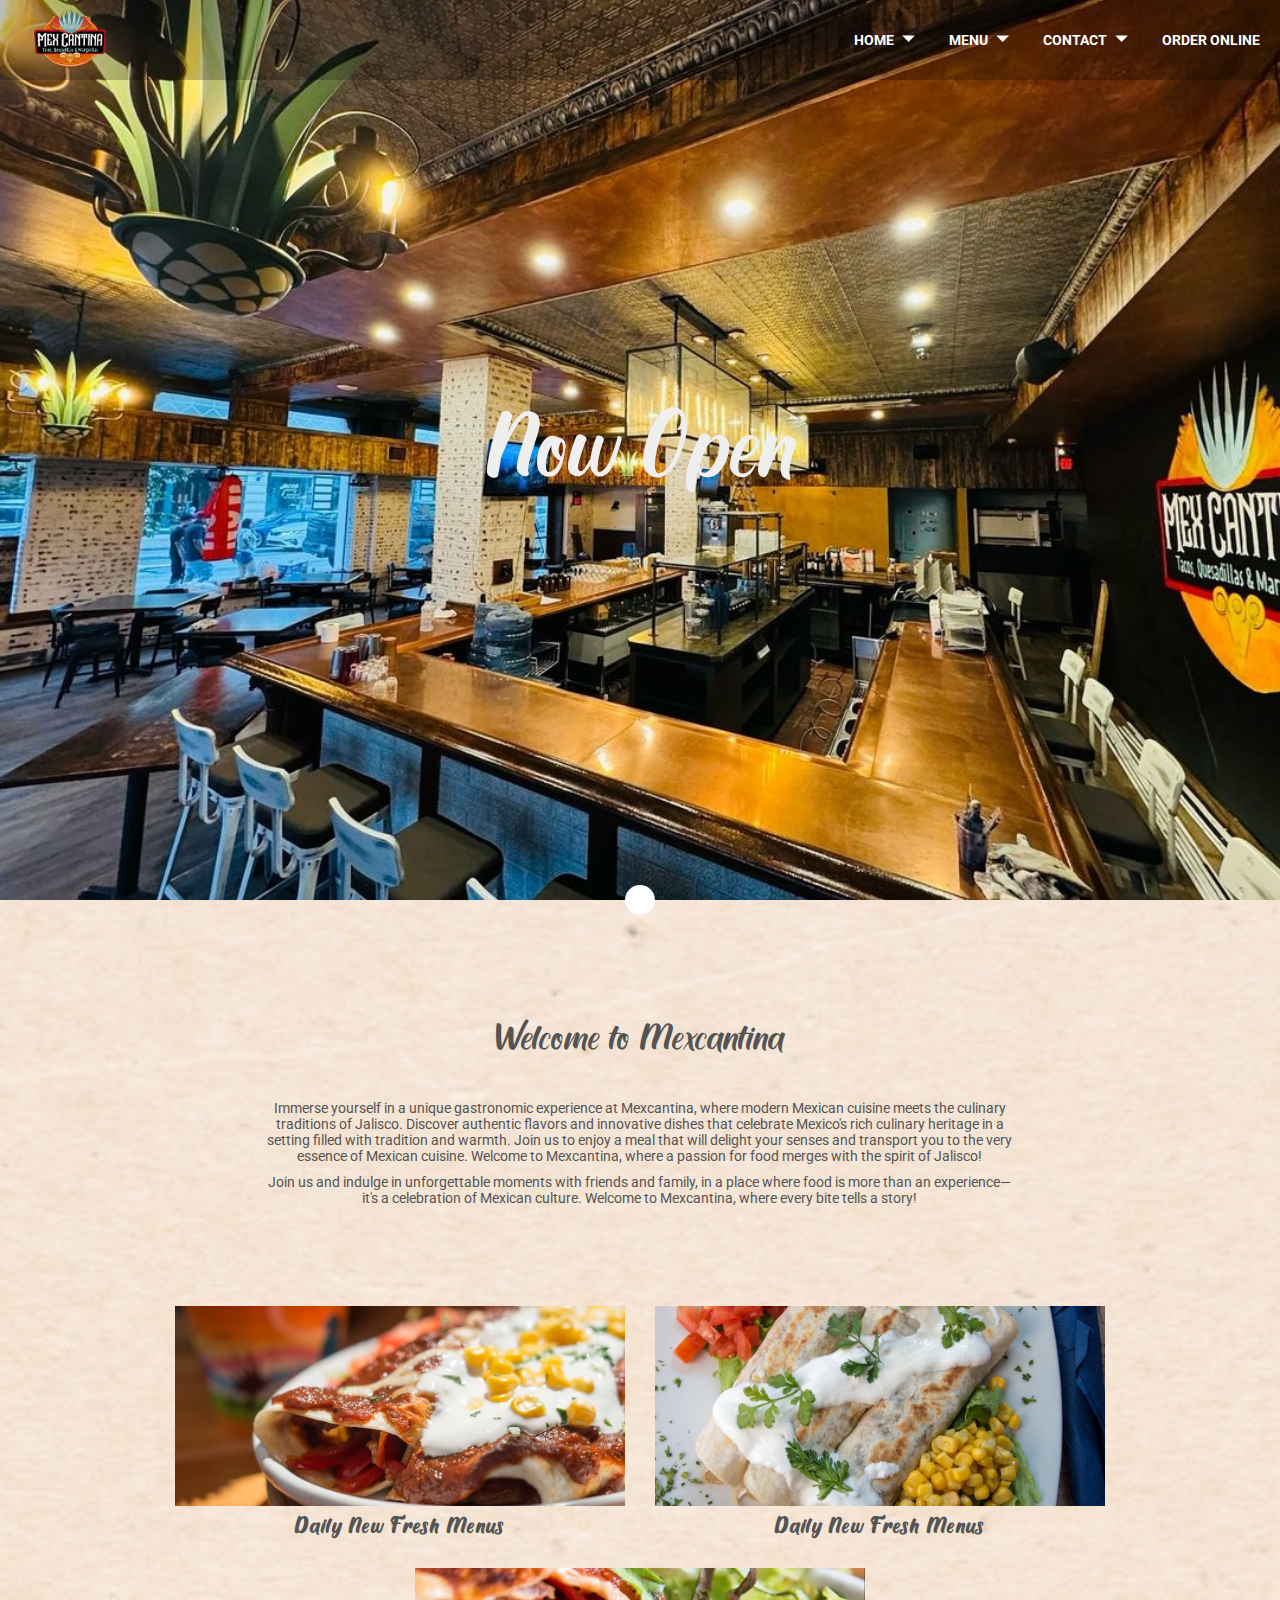
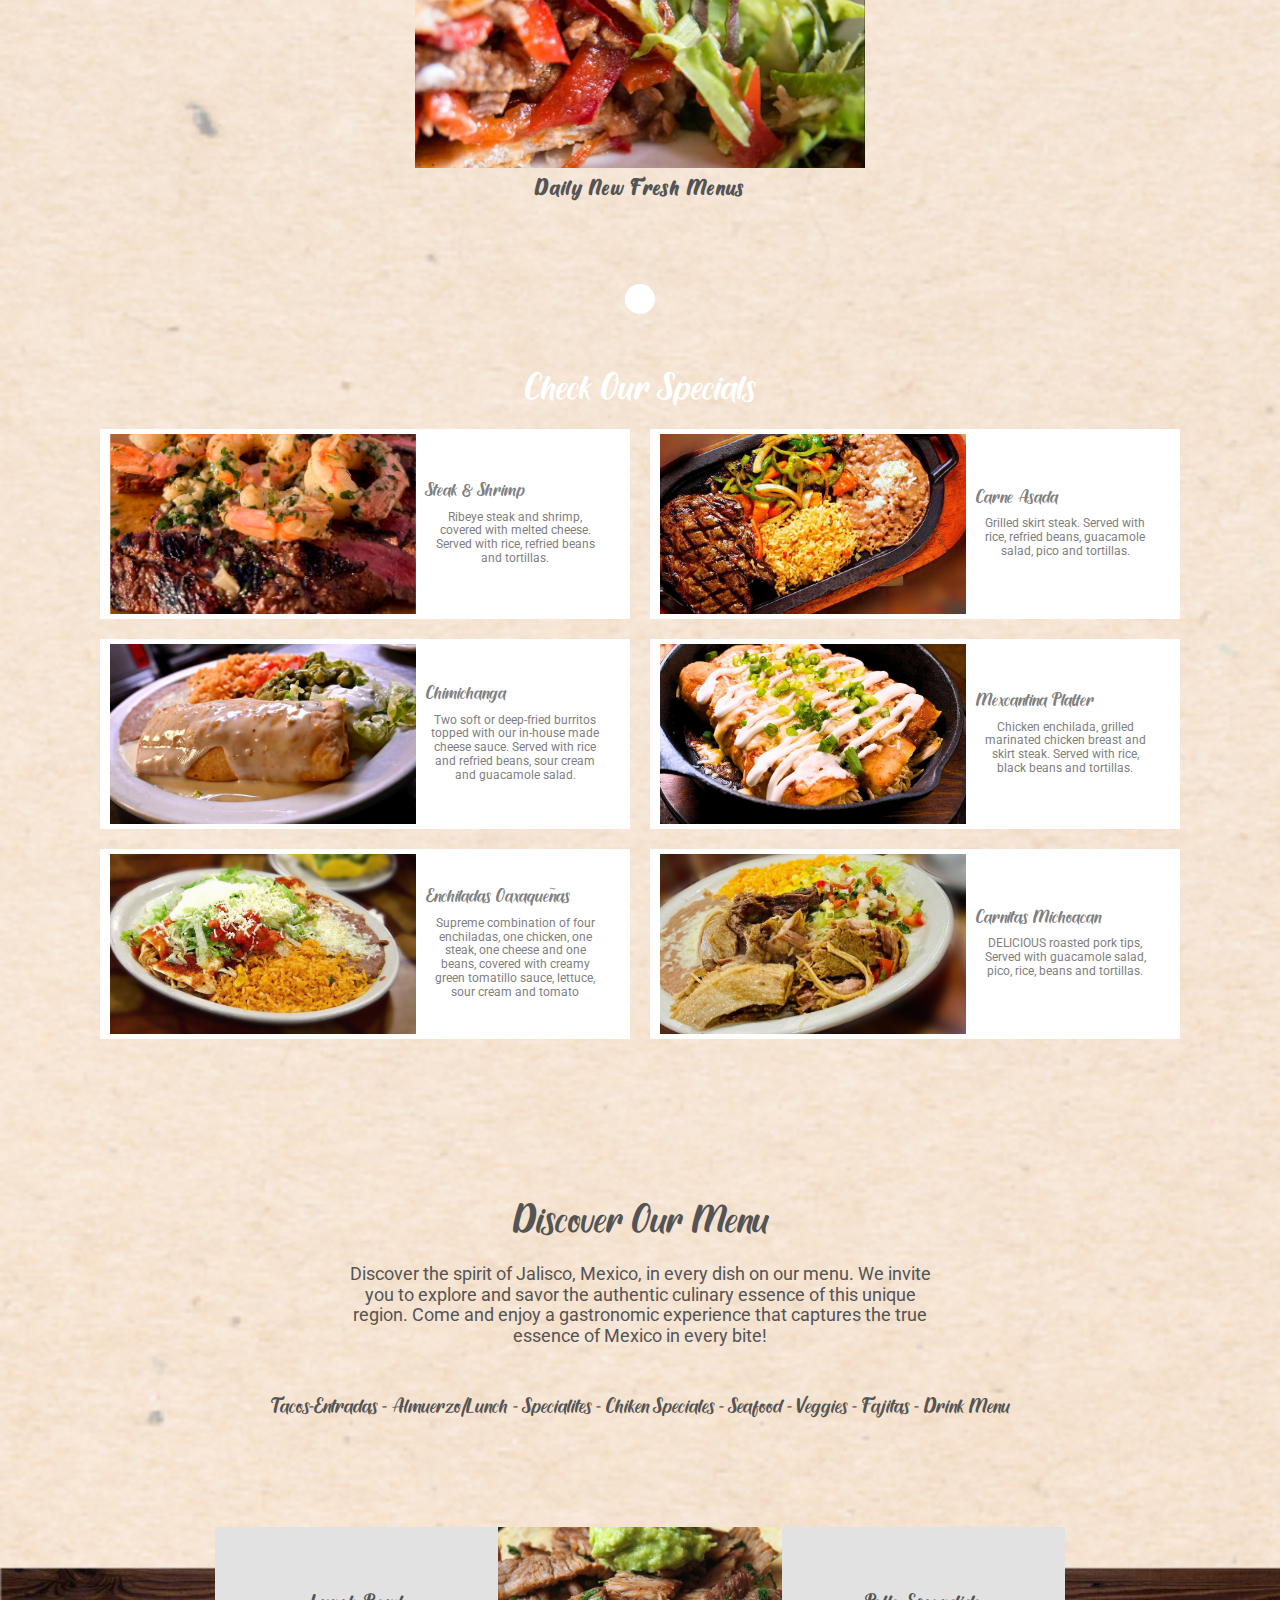
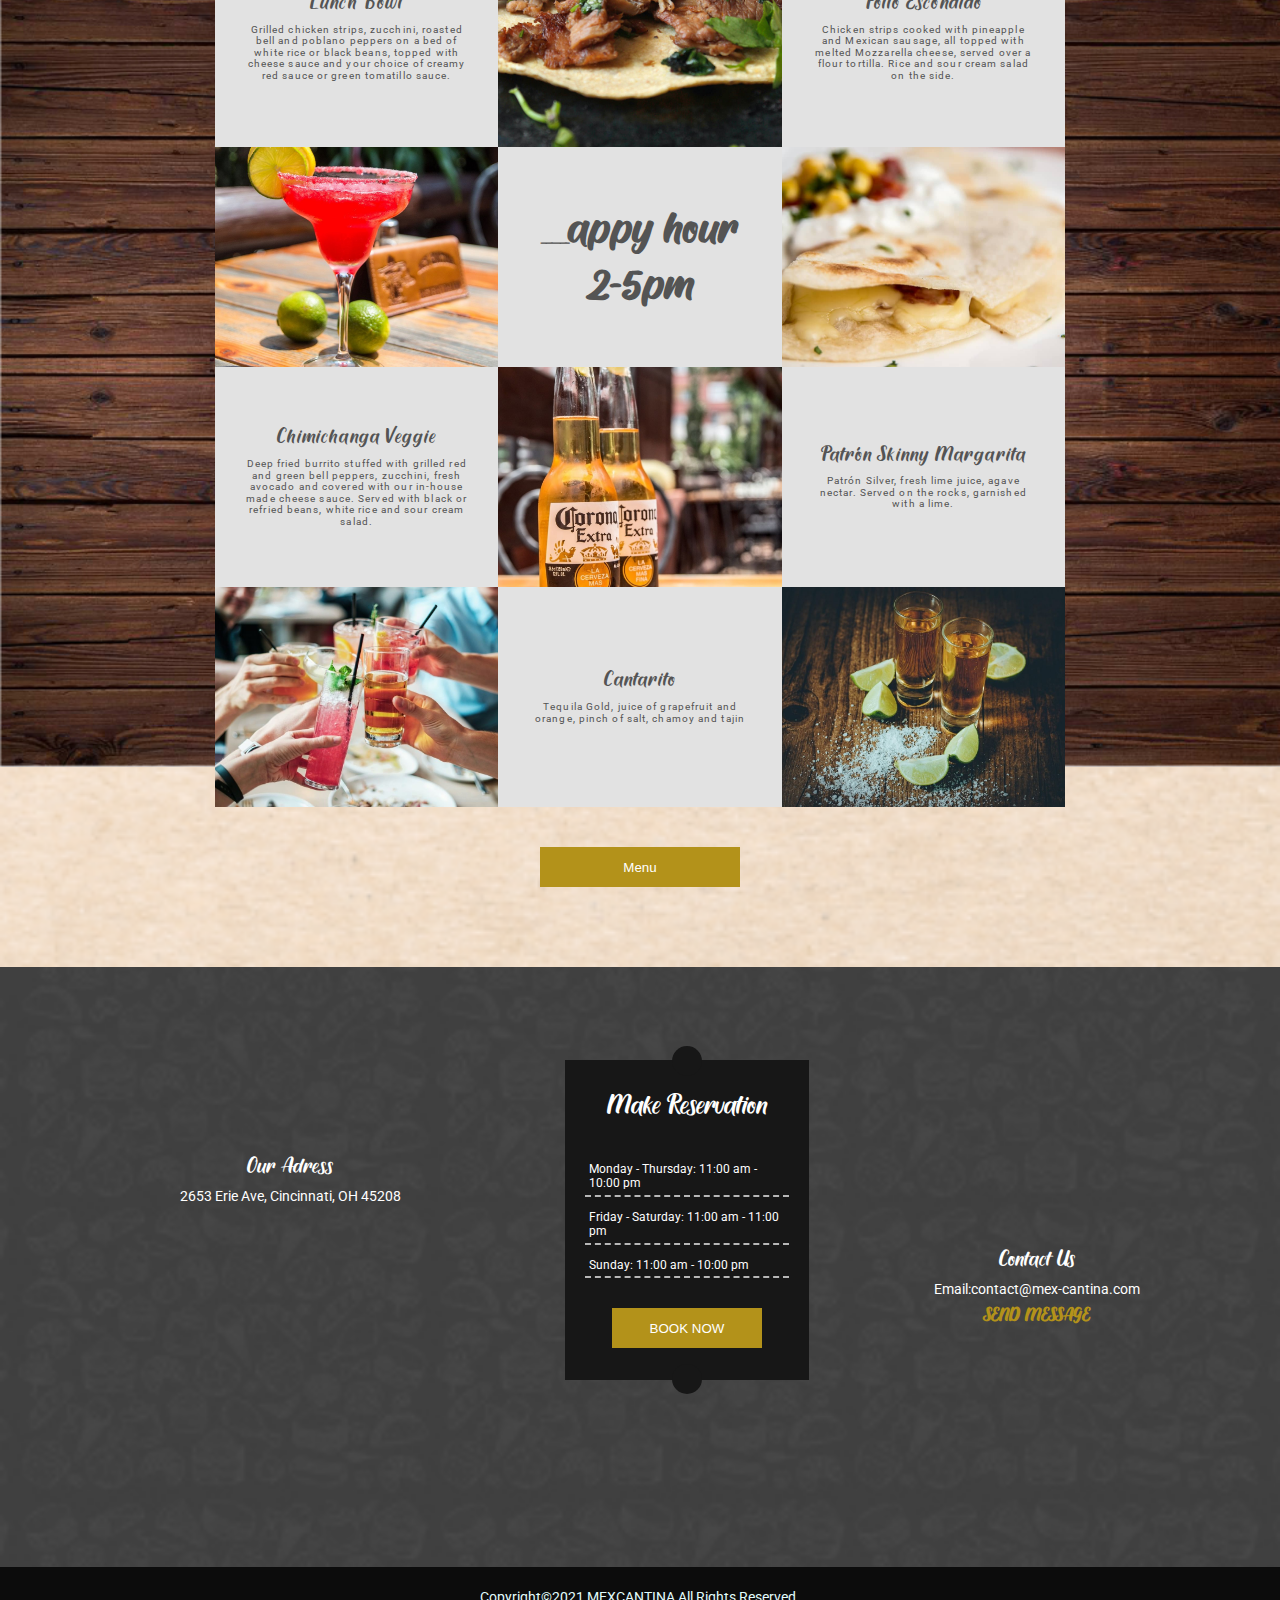
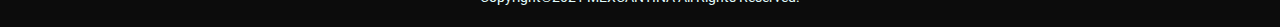
==== commit 85371f15: "update" ====
--- a/index.html
+++ b/index.html
@@ -11,6 +11,9 @@
         content="Discover the culinary essence of Mexico at Mexcantina. Enjoy authentic Mexican cuisine, fresh menus, and unforgettable moments with friends and family. Join us today!">
     <meta name="keywords" content="Mexican cuisine, authentic Mexican food, Mexican restaurant">
     <link rel="preload" href="css/normalize.css" as="style">
+    <link rel="preconnect" href="https://fonts.googleapis.com">
+<link rel="preconnect" href="https://fonts.gstatic.com" crossorigin>
+<link href="https://fonts.googleapis.com/css2?family=Roboto:ital,wght@0,100;0,300;0,400;0,500;0,700;0,900;1,100;1,300;1,400;1,500;1,700;1,900&display=swap" rel="stylesheet">
     <link rel="stylesheet" href="css/normalize.css">
     <title>Mexcantina</title>
 </head>
@@ -33,7 +36,8 @@
                         viewBox="0 0 25 25">
                         <path d="M12 15l-8-8h16z" />
                     </svg></a>
-                <a target="_blank" href="https://order.spoton.com/so-mexcantina-tacos-quesadillas-y-margaritas-19358/cincinnati-oh/66463922847348003ec9155a"
+                <a target="_blank"
+                    href="https://order.spoton.com/so-mexcantina-tacos-quesadillas-y-margaritas-19358/cincinnati-oh/66463922847348003ec9155a"
                     title="Contact Us">ORDER ONLINE</a>
             </nav>
             <div id="menu-icon" onclick="toggleMenu()">
@@ -41,7 +45,7 @@
             </div>
         </header>
         <div id="home" class="container_home">
-            Hot And Ready To Serve
+            Now Open
         </div>
         <div class="container">
             <div class="container_cicle">
@@ -157,7 +161,7 @@
                 </div>
             </div>
         </div>
-        <a href="img/Menu MEXCANTINA.pdf" target="_blank" class="button_menu">
+        <a href="/menu.html" class="button_menu">
             <button>Menu</button>
         </a>
 
@@ -166,37 +170,45 @@
                 <div class="content_info">
                     <h3>Our Adress</h3>
                     <p>2653 Erie Ave, Cincinnati, OH 45208</p>
-                    <a href="https://maps.app.goo.gl/Yz1xCTfuBSkAPgDC8" target="_blank"><strong>VIEW ON MAP</strong></a>
-                </div>
-                <div class="content_reservation">
-                    <div class="container_cicle_black">
-                        <div class="cicle"></div>
+                    <a href="https://maps.app.goo.gl/Yz1xCTfuBSkAPgDC8" target="_blank"><strong>
+                            <iframe
+                                src="https://www.google.com/maps/embed?pb=!1m14!1m8!1m3!1d386.81892200879975!2d-84.4436276!3d39.1394391!3m2!1i1024!2i768!4f13.1!3m3!1m2!1s0x8841b30054fae08d%3A0x1aedc803f20d78c6!2sMexCantina!5e0!3m2!1ses!2smx!4v1723698272494!5m2!1ses!2smx"
+                                width="600" height="450" style="border:0;" allowfullscreen="" loading="lazy"
+                                referrerpolicy="no-referrer-when-downgrade"></iframe>
+                        </strong></a>
+                </div>
+                <div style="display: flex; flex-direction: column; align-items: center">
+                    <div class="content_reservation">
+                        <div class="container_cicle_black">
+                            <div class="cicle"></div>
+                        </div>
+                        <h2>Make Reservation</h2>
+                        <p>Monday - Thursday: 11:00 am - 10:00 pm</p>
+                        <p>Friday - Saturday: 11:00 am - 11:00 pm</p>
+                        <p>Sunday: 11:00 am - 10:00 pm</p>
+                        <a href="tel:5133210296" class="button_contact">
+                            <button>BOOK NOW</button>
+                        </a>
+                        <div class="container_cicle_black">
+                            <div class="cicle_bottom"></div>
+                        </div>
                     </div>
-                    <h2>Make Reservation</h2>
-                    <p>Monday - Thursday: 11:00 am - 10:00 pm</p>
-                    <p>Friday - Saturday: 11:00 am - 11:00 pm</p>
-                    <p>Sunday: 11:00 am - 10:00 pm</p>
-                    <a href="tel:5133210296" class="button_contact">
-                        <button>BOOK NOW</button>
-                    </a>
-                    <div class="container_cicle_black">
-                        <div class="cicle_bottom"></div>
+                    <div class="socials">
+                        <a href="https://www.instagram.com/mexcantina2/" target="_blank">
+                            <img src="img/Recurso 14.png" alt="instagram media" loading="lazy" />
+                        </a>
+                        <a href="https://www.facebook.com/profile.php?id=61560332876685" target="_blank">
+                            <img src="img/Recurso 15.png" alt="facebook media" loading="lazy" />
+                        </a>
                     </div>
                 </div>
                 <div class="content_info">
                     <h3>Contact Us</h3>
-                    <p>Email:enriques@mexcantina.com</p>
-                    <a href="mailto:enriques@mexcantina.com"><strong>SEND MESSAGE</strong></a>
-                </div>
-            </div>
-            <div class="socials">
-                <a href="https://www.instagram.com/mexcantina2/" target="_blank">
-                    <img src="img/Recurso 14.png" alt="instagram media" loading="lazy" />
-                </a>
-                <a href="https://www.facebook.com/profile.php?id=61560332876685" target="_blank">
-                    <img src="img/Recurso 15.png" alt="facebook media" loading="lazy" />
-                </a>
-            </div>
+                    <p>Email:contact@mex-cantina.com</p>
+                    <a href="mailto:contact@mex-cantina.com"><strong>SEND MESSAGE</strong></a>
+                </div>
+            </div>
+            
     </main>
     <footer>
         <p>Copyright©2021 MEXCANTINA All Rights Reserved.</p>
--- a/css/styles.css
+++ b/css/styles.css
@@ -71,7 +71,8 @@
 body {
     font-size: 16px;
     /* 1rem = 10px */
-    font-family: 'fuente-3', sans-serif;
+    font-family: "Roboto", sans-serif;
+    font-weight: 400 !important;
     color: rgb(84, 84, 84);
     margin: 0;
 }
@@ -104,6 +105,18 @@
     width: min(108rem, 90%);
     margin: 0 auto;
     text-align: center;
+}
+iframe{
+    width: 300px;
+    height: 200px;
+    border-radius: 10px;
+}
+
+main{
+    background-image: url('/img/Recurso\ 16.png');
+    background-repeat: no-repeat;
+    background-position: center;
+    background-size: cover;
 }
 
 /* Header */
@@ -225,7 +238,7 @@
     display: grid;
     place-items: center;
     font-family: 'fuente-1', sans-serif;
-    font-size: 50px;
+    font-size: 80px;
     color: rgb(239, 239, 239);
     text-align: center;
 
@@ -580,7 +593,7 @@
 
 .contact_content_container {
     background-image: url(../img/Recurso\ 3@2x-100.jpg);
-    height: 600px;
+    min-height: 600px;
     width: 100%;
     background-repeat: no-repeat;
     background-size: cover;
@@ -609,7 +622,10 @@
 @media (max-width: 992px) {
     .contact_grid_int {
         flex-direction: column;
-        gap: 10rem
+        gap: 0rem
+    }
+    iframe{
+        margin-bottom: 10rem;
     }
 }
 
@@ -705,7 +721,7 @@
     width: 30px;
     border-radius: 50%;
     background-color: rgb(23, 23, 23);
-    margin-top: -50px;
+    margin-top: -40px;
 }
 
 .container_cicle_black .cicle_bottom {
@@ -713,7 +729,7 @@
     width: 30px;
     border-radius: 50%;
     background-color: rgb(23, 23, 23);
-    margin-bottom: -50px;
+    margin-bottom: -40px;
 }
 
 /* end contact */
@@ -1071,6 +1087,7 @@
 .socials {
     display: flex;
     gap: 1rem;
+    margin: 5rem 0;
 
 }
 
--- a/css/styles.css
+++ b/css/styles.css
@@ -71,7 +71,8 @@
 body {
     font-size: 16px;
     /* 1rem = 10px */
-    font-family: 'fuente-3', sans-serif;
+    font-family: "Roboto", sans-serif;
+    font-weight: 400 !important;
     color: rgb(84, 84, 84);
     margin: 0;
 }
@@ -104,6 +105,18 @@
     width: min(108rem, 90%);
     margin: 0 auto;
     text-align: center;
+}
+iframe{
+    width: 300px;
+    height: 200px;
+    border-radius: 10px;
+}
+
+main{
+    background-image: url('/img/Recurso\ 16.png');
+    background-repeat: no-repeat;
+    background-position: center;
+    background-size: cover;
 }
 
 /* Header */
@@ -225,7 +238,7 @@
     display: grid;
     place-items: center;
     font-family: 'fuente-1', sans-serif;
-    font-size: 50px;
+    font-size: 80px;
     color: rgb(239, 239, 239);
     text-align: center;
 
@@ -580,7 +593,7 @@
 
 .contact_content_container {
     background-image: url(../img/Recurso\ 3@2x-100.jpg);
-    height: 600px;
+    min-height: 600px;
     width: 100%;
     background-repeat: no-repeat;
     background-size: cover;
@@ -609,7 +622,10 @@
 @media (max-width: 992px) {
     .contact_grid_int {
         flex-direction: column;
-        gap: 10rem
+        gap: 0rem
+    }
+    iframe{
+        margin-bottom: 10rem;
     }
 }
 
@@ -705,7 +721,7 @@
     width: 30px;
     border-radius: 50%;
     background-color: rgb(23, 23, 23);
-    margin-top: -50px;
+    margin-top: -40px;
 }
 
 .container_cicle_black .cicle_bottom {
@@ -713,7 +729,7 @@
     width: 30px;
     border-radius: 50%;
     background-color: rgb(23, 23, 23);
-    margin-bottom: -50px;
+    margin-bottom: -40px;
 }
 
 /* end contact */
@@ -1071,6 +1087,7 @@
 .socials {
     display: flex;
     gap: 1rem;
+    margin: 5rem 0;
 
 }
 
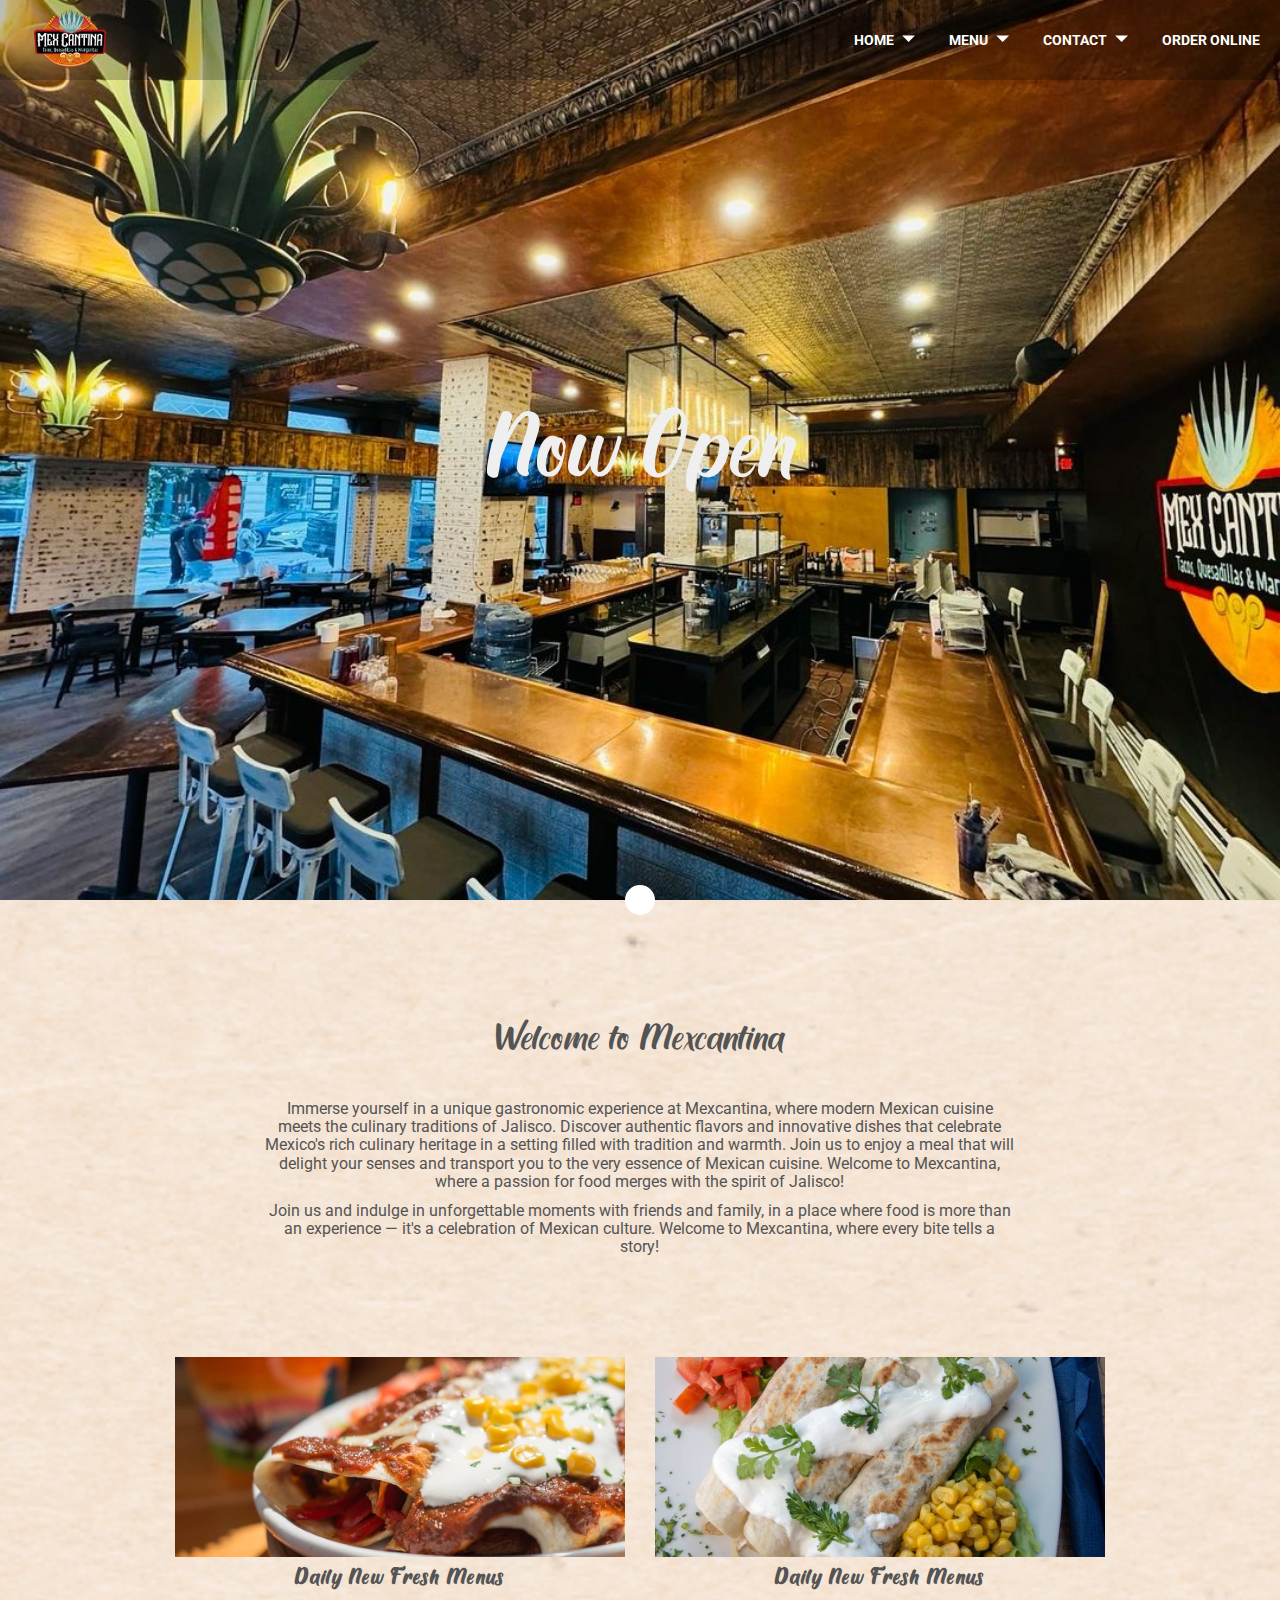
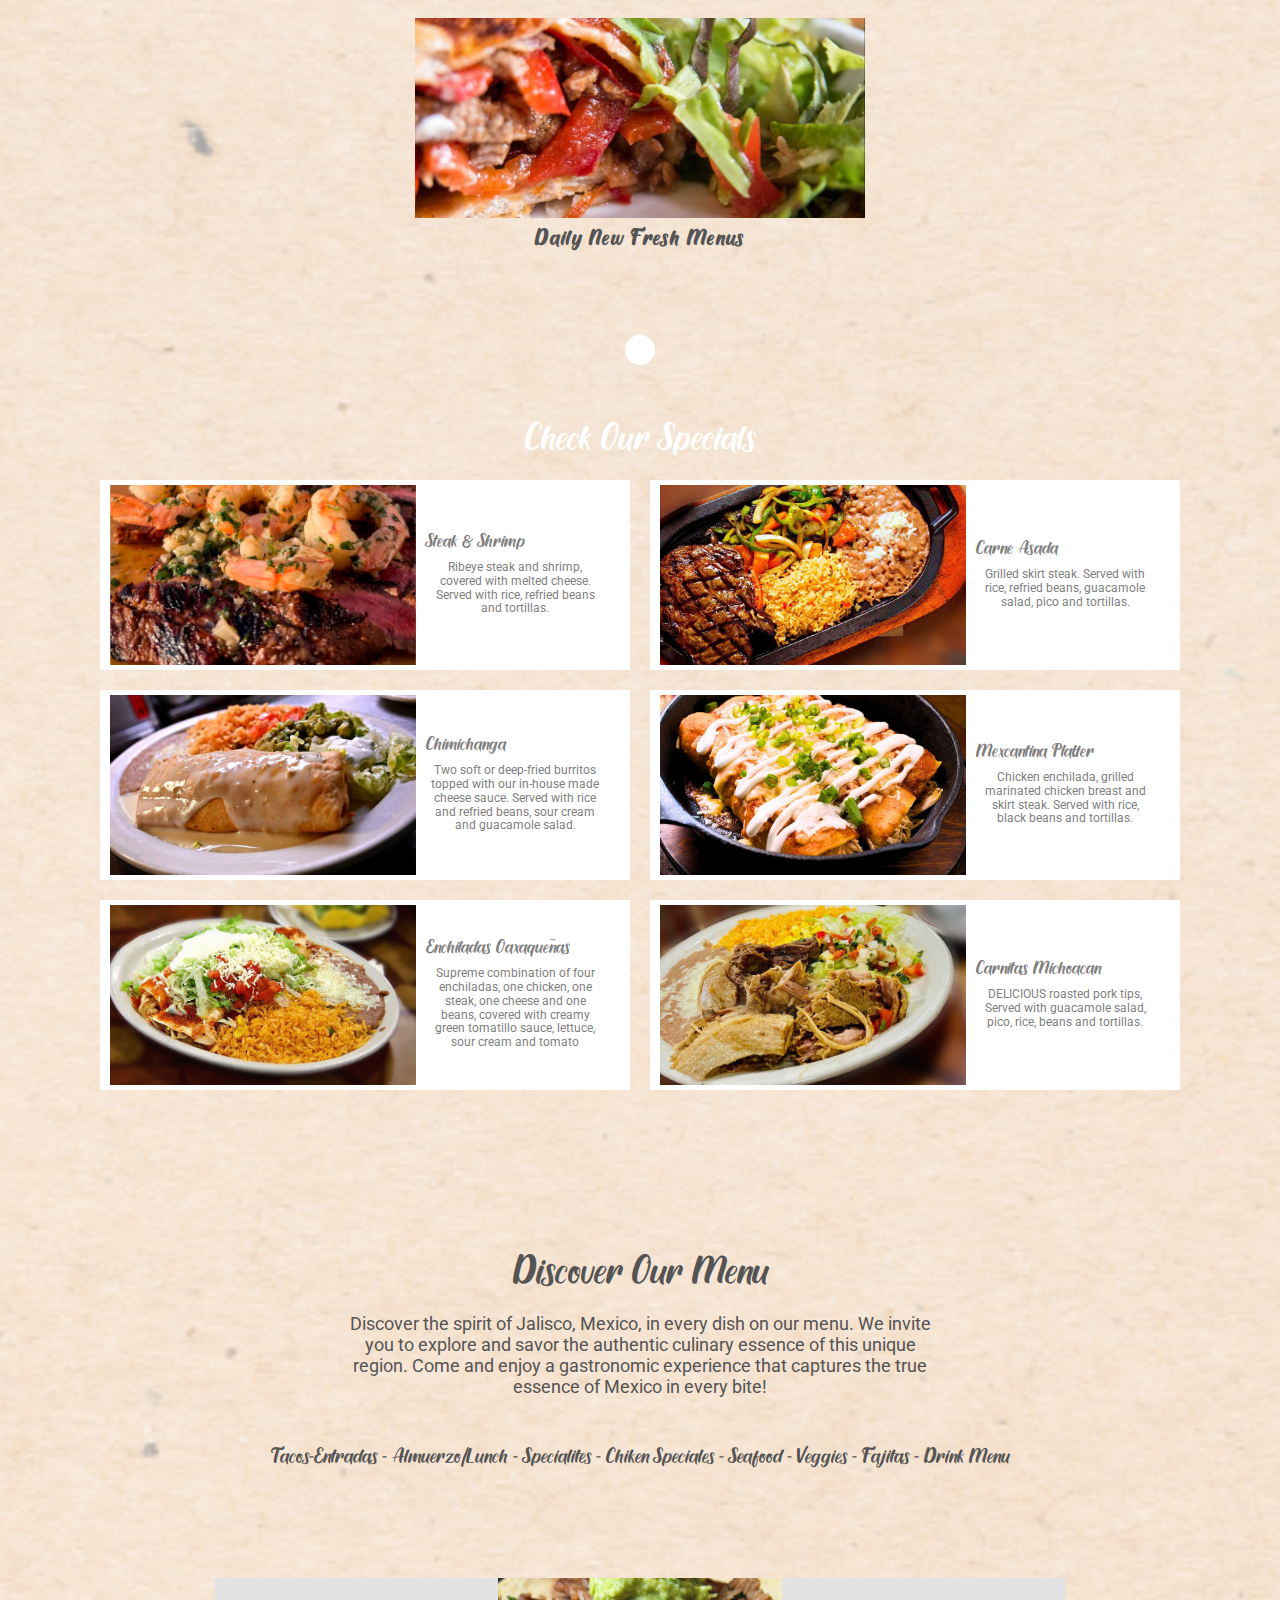
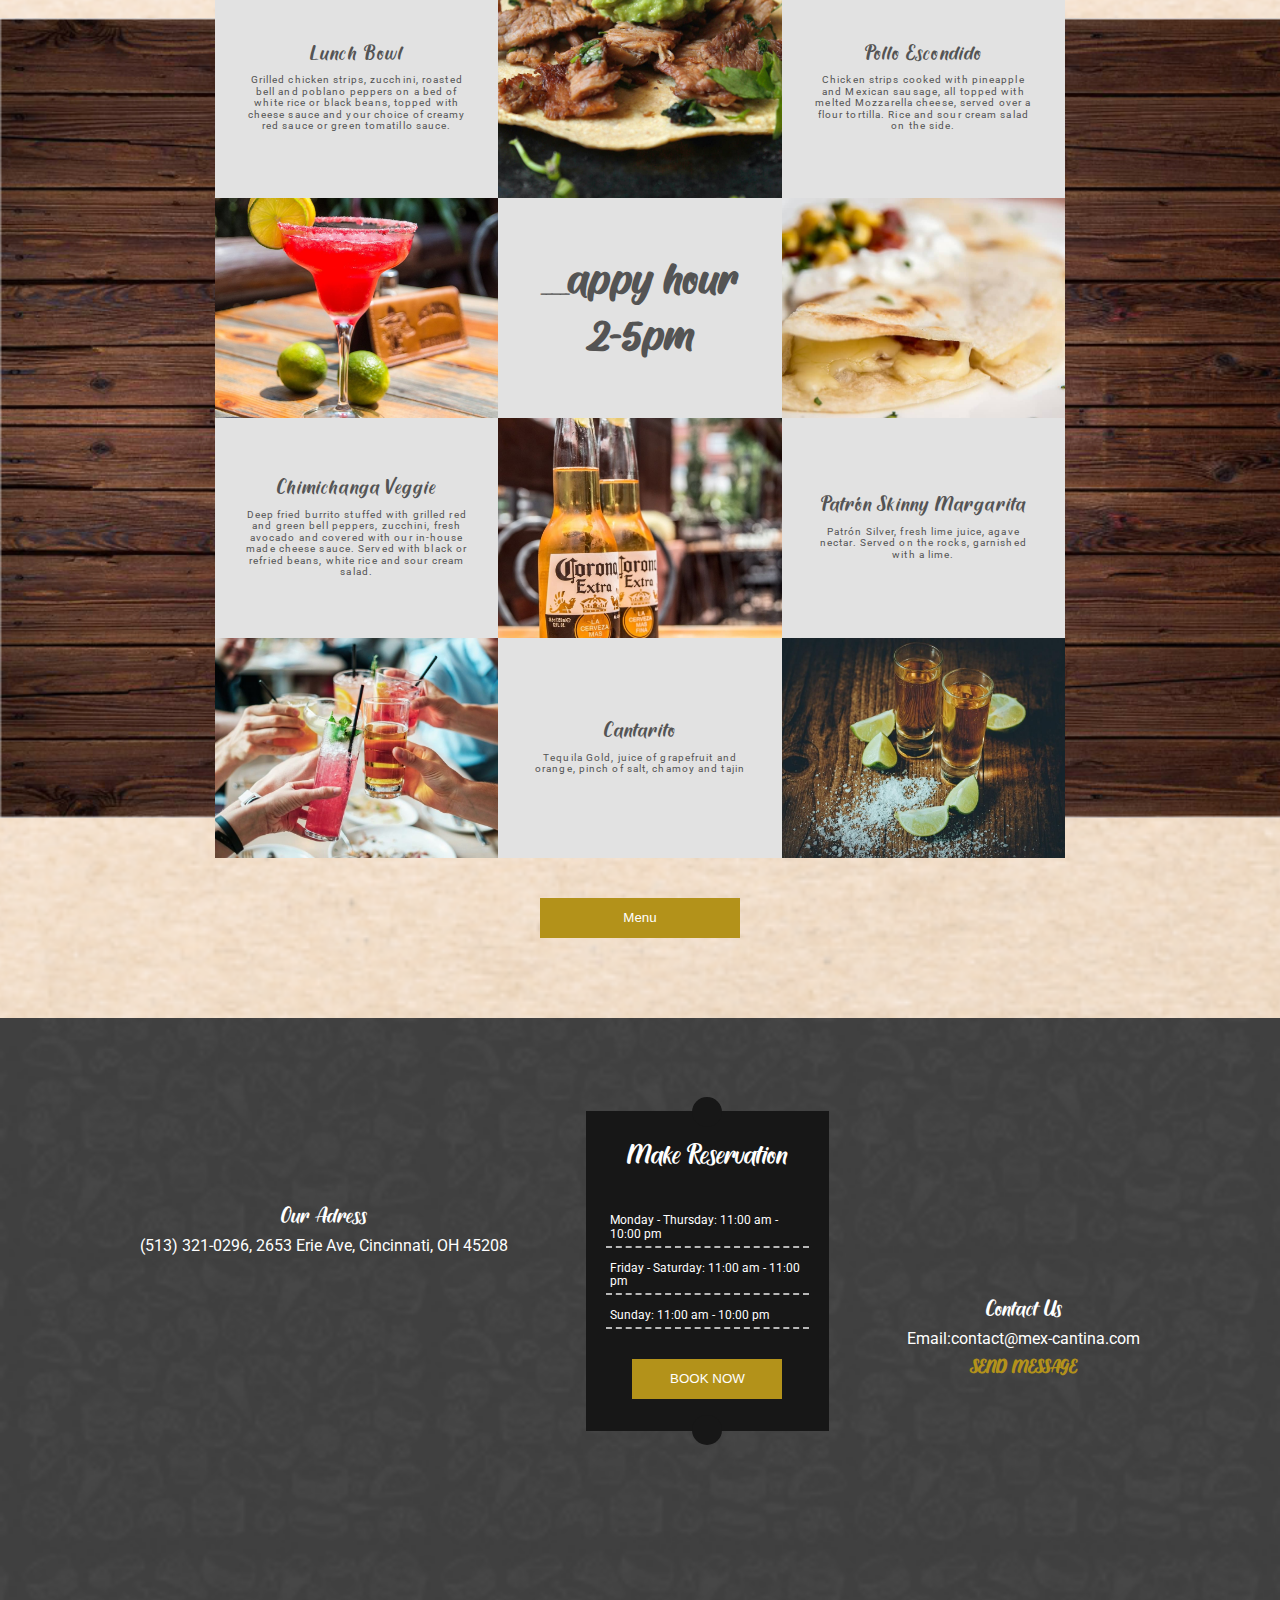
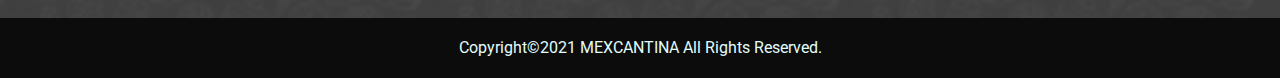
==== commit 2f7f2d01: "update doordash" ====
--- a/index.html
+++ b/index.html
@@ -12,38 +12,86 @@
     <meta name="keywords" content="Mexican cuisine, authentic Mexican food, Mexican restaurant">
     <link rel="preload" href="css/normalize.css" as="style">
     <link rel="preconnect" href="https://fonts.googleapis.com">
-<link rel="preconnect" href="https://fonts.gstatic.com" crossorigin>
-<link href="https://fonts.googleapis.com/css2?family=Roboto:ital,wght@0,100;0,300;0,400;0,500;0,700;0,900;1,100;1,300;1,400;1,500;1,700;1,900&display=swap" rel="stylesheet">
+    <link rel="preconnect" href="https://fonts.gstatic.com" crossorigin>
+    <link
+        href="https://fonts.googleapis.com/css2?family=Roboto:ital,wght@0,100;0,300;0,400;0,500;0,700;0,900;1,100;1,300;1,400;1,500;1,700;1,900&display=swap"
+        rel="stylesheet">
     <link rel="stylesheet" href="css/normalize.css">
     <title>Mexcantina</title>
 </head>
 
 <body>
+    <header>
+        <a href="/">
+            <img src="img/Recurso 1.png" />
+        </a>
+        <nav id="navbar">
+            <a onclick="toggleMenu()" href="/" title="Go to Home Page">Home <svg width="20" height="20"
+                    viewBox="0 0 25 25">
+                    <path d="M12 15l-8-8h16z" />
+                </svg></a>
+            <a href="/menu.html" title="View our Menu">Menu <svg width="20" height="20" viewBox="0 0 25 25">
+                    <path d="M12 15l-8-8h16z" />
+                </svg></a>
+            <a onclick="toggleMenu()" href="#contact" title="Contact Us">Contact <svg width="20" height="20"
+                    viewBox="0 0 25 25">
+                    <path d="M12 15l-8-8h16z" />
+                </svg></a>
+            <a onclick="toggleModal()">ORDER ONLINE</a>
+        </nav>
+        <div id="menu-icon" onclick="toggleMenu()">
+            &#9776;
+        </div>
+    </header>
     <main>
-        <header>
-            <a href="/">
-                <img src="img/Recurso 1.png" />
-            </a>
-            <nav id="navbar">
-                <a onclick="toggleMenu()" href="/" title="Go to Home Page">Home <svg width="20" height="20"
-                        viewBox="0 0 25 25">
-                        <path d="M12 15l-8-8h16z" />
-                    </svg></a>
-                <a href="/menu.html" title="View our Menu">Menu <svg width="20" height="20" viewBox="0 0 25 25">
-                        <path d="M12 15l-8-8h16z" />
-                    </svg></a>
-                <a onclick="toggleMenu()" href="#contact" title="Contact Us">Contact <svg width="20" height="20"
-                        viewBox="0 0 25 25">
-                        <path d="M12 15l-8-8h16z" />
-                    </svg></a>
-                <a target="_blank"
-                    href="https://order.spoton.com/so-mexcantina-tacos-quesadillas-y-margaritas-19358/cincinnati-oh/66463922847348003ec9155a"
-                    title="Contact Us">ORDER ONLINE</a>
-            </nav>
-            <div id="menu-icon" onclick="toggleMenu()">
-                &#9776;
-            </div>
-        </header>
+        <div id="overlay_modal" class="overlay_modal">
+            <div class="modal">
+                <div class="modal_options">
+                    <a target="_blank"
+                        href="https://order.spoton.com/so-mexcantina-tacos-quesadillas-y-margaritas-19358/cincinnati-oh/66463922847348003ec9155a">
+                        <div class="modal_img">
+                            <img src="img/spoton.png" />
+                            Spoton
+                        </div>
+                        <svg xmlns="http://www.w3.org/2000/svg" class="icon icon-tabler icon-tabler-arrow-narrow-right"
+                            width="44" height="44" viewBox="0 0 24 24" stroke-width="1.5" stroke="#000000" fill="none"
+                            stroke-linecap="round" stroke-linejoin="round">
+                            <path stroke="none" d="M0 0h24v24H0z" fill="none" />
+                            <path d="M5 12l14 0" />
+                            <path d="M15 16l4 -4" />
+                            <path d="M15 8l4 4" />
+                        </svg>
+                    </a>
+                </div>
+                <div class="modal_options">
+                    <a target="_blank"
+                        href="https://www.doordash.com/store/mexcantina-cincinnati-29927343/?pickup=true&utm_campaign=gpa">
+                        <div class="modal_img">
+                            <img src="img/doordash.png" />
+                            Doordash
+                        </div>
+                        <svg xmlns="http://www.w3.org/2000/svg" class="icon icon-tabler icon-tabler-arrow-narrow-right"
+                            width="44" height="44" viewBox="0 0 24 24" stroke-width="1.5" stroke="#000000" fill="none"
+                            stroke-linecap="round" stroke-linejoin="round">
+                            <path stroke="none" d="M0 0h24v24H0z" fill="none" />
+                            <path d="M5 12l14 0" />
+                            <path d="M15 16l4 -4" />
+                            <path d="M15 8l4 4" />
+                        </svg>
+                    </a>
+                </div>
+
+                <div class="close-modal" onClick="toggleModal()">
+                    <svg xmlns="http://www.w3.org/2000/svg"
+                        class="icon icon-tabler icon-tabler-x" width="44" height="44" viewBox="0 0 24 24"
+                        stroke-width="1.5" stroke="#ffffff" fill="none" stroke-linecap="round" stroke-linejoin="round">
+                        <path stroke="none" d="M0 0h24v24H0z" fill="none" />
+                        <path d="M18 6l-12 12" />
+                        <path d="M6 6l12 12" />
+                    </svg>
+                </div>
+            </div>
+        </div>
         <div id="home" class="container_home">
             Now Open
         </div>
@@ -67,7 +115,8 @@
                     <p> Join us and indulge in unforgettable moments with friends and family, in a place where food is
                         more
                         than an
-                        experience—it's a celebration of Mexican culture. Welcome to Mexcantina, where every bite tells
+                        experience — it's a celebration of Mexican culture. Welcome to Mexcantina, where every bite
+                        tells
                         a
                         story!</p>
                 </div>
@@ -169,7 +218,7 @@
             <div class="contact_grid_int">
                 <div class="content_info">
                     <h3>Our Adress</h3>
-                    <p>2653 Erie Ave, Cincinnati, OH 45208</p>
+                    <p>(513) 321-0296, 2653 Erie Ave, Cincinnati, OH 45208</p>
                     <a href="https://maps.app.goo.gl/Yz1xCTfuBSkAPgDC8" target="_blank"><strong>
                             <iframe
                                 src="https://www.google.com/maps/embed?pb=!1m14!1m8!1m3!1d386.81892200879975!2d-84.4436276!3d39.1394391!3m2!1i1024!2i768!4f13.1!3m3!1m2!1s0x8841b30054fae08d%3A0x1aedc803f20d78c6!2sMexCantina!5e0!3m2!1ses!2smx!4v1723698272494!5m2!1ses!2smx"
@@ -208,7 +257,7 @@
                     <a href="mailto:contact@mex-cantina.com"><strong>SEND MESSAGE</strong></a>
                 </div>
             </div>
-            
+
     </main>
     <footer>
         <p>Copyright©2021 MEXCANTINA All Rights Reserved.</p>
--- a/css/styles.css
+++ b/css/styles.css
@@ -65,7 +65,7 @@
 }
 
 p {
-    font-size: 14px;
+    font-size: 16px;
 }
 
 body {
@@ -161,6 +161,7 @@
     transition: all 0.5s ease;
     color: rgb(179, 146, 26);
     transition: all 0.5s ease;
+    cursor: pointer;
 }
 
 nav a:hover svg {
@@ -179,6 +180,73 @@
     font-size: 10rem !important;
     margin: 2rem 0 !important;
     letter-spacing: 1rem !important;
+}
+.overlay_modal{
+    display:none;
+    position:fixed;
+    top: 0;
+    left: 0;
+    width: 100%;
+    height: 100%;
+    background-color: rgba(0, 0, 0, 0.5);
+    z-index: 99999;
+    place-items: center;
+    overflow: hidden;
+    place-items: center;
+}
+.modal{
+    background-color: white;
+    width: 250px;
+    height: auto;
+    display: flex;
+    flex-direction: column;
+    justify-content: center;
+    border-radius: 10px;
+    position: relative;
+}
+.modal .close-modal{
+    position: absolute;
+    top: -30px;
+    right: -30px;
+    cursor: pointer;
+    width: 30px;
+    height: 30px;
+}
+.modal .close-modal svg{
+    width: 30px;
+    height: 30px;
+}
+
+.modal a{
+    padding: 0 2rem;
+    text-decoration: none;
+    font-size: 18px;
+    display: flex;
+    align-items: center;
+    gap: 0.5rem;
+    justify-content:space-between;
+    width: 100%;
+    height: 60px;
+    color: #333;
+    border-radius: 10px;
+}
+.modal a:hover{
+    background-color: rgb(235, 235, 235);
+    transition: all 0.5s ease;
+}
+.modal_img{
+    display: flex;
+    align-items: center;
+    gap: 0.5rem;
+}
+.modal_options{
+    display: flex;
+    gap: 0.5rem;
+    align-items: center;
+}
+.modal_options img{
+    width: 30px;
+    height: 30px;
 }
 
 
--- a/css/styles.css
+++ b/css/styles.css
@@ -65,7 +65,7 @@
 }
 
 p {
-    font-size: 14px;
+    font-size: 16px;
 }
 
 body {
@@ -161,6 +161,7 @@
     transition: all 0.5s ease;
     color: rgb(179, 146, 26);
     transition: all 0.5s ease;
+    cursor: pointer;
 }
 
 nav a:hover svg {
@@ -179,6 +180,73 @@
     font-size: 10rem !important;
     margin: 2rem 0 !important;
     letter-spacing: 1rem !important;
+}
+.overlay_modal{
+    display:none;
+    position:fixed;
+    top: 0;
+    left: 0;
+    width: 100%;
+    height: 100%;
+    background-color: rgba(0, 0, 0, 0.5);
+    z-index: 99999;
+    place-items: center;
+    overflow: hidden;
+    place-items: center;
+}
+.modal{
+    background-color: white;
+    width: 250px;
+    height: auto;
+    display: flex;
+    flex-direction: column;
+    justify-content: center;
+    border-radius: 10px;
+    position: relative;
+}
+.modal .close-modal{
+    position: absolute;
+    top: -30px;
+    right: -30px;
+    cursor: pointer;
+    width: 30px;
+    height: 30px;
+}
+.modal .close-modal svg{
+    width: 30px;
+    height: 30px;
+}
+
+.modal a{
+    padding: 0 2rem;
+    text-decoration: none;
+    font-size: 18px;
+    display: flex;
+    align-items: center;
+    gap: 0.5rem;
+    justify-content:space-between;
+    width: 100%;
+    height: 60px;
+    color: #333;
+    border-radius: 10px;
+}
+.modal a:hover{
+    background-color: rgb(235, 235, 235);
+    transition: all 0.5s ease;
+}
+.modal_img{
+    display: flex;
+    align-items: center;
+    gap: 0.5rem;
+}
+.modal_options{
+    display: flex;
+    gap: 0.5rem;
+    align-items: center;
+}
+.modal_options img{
+    width: 30px;
+    height: 30px;
 }
 
 
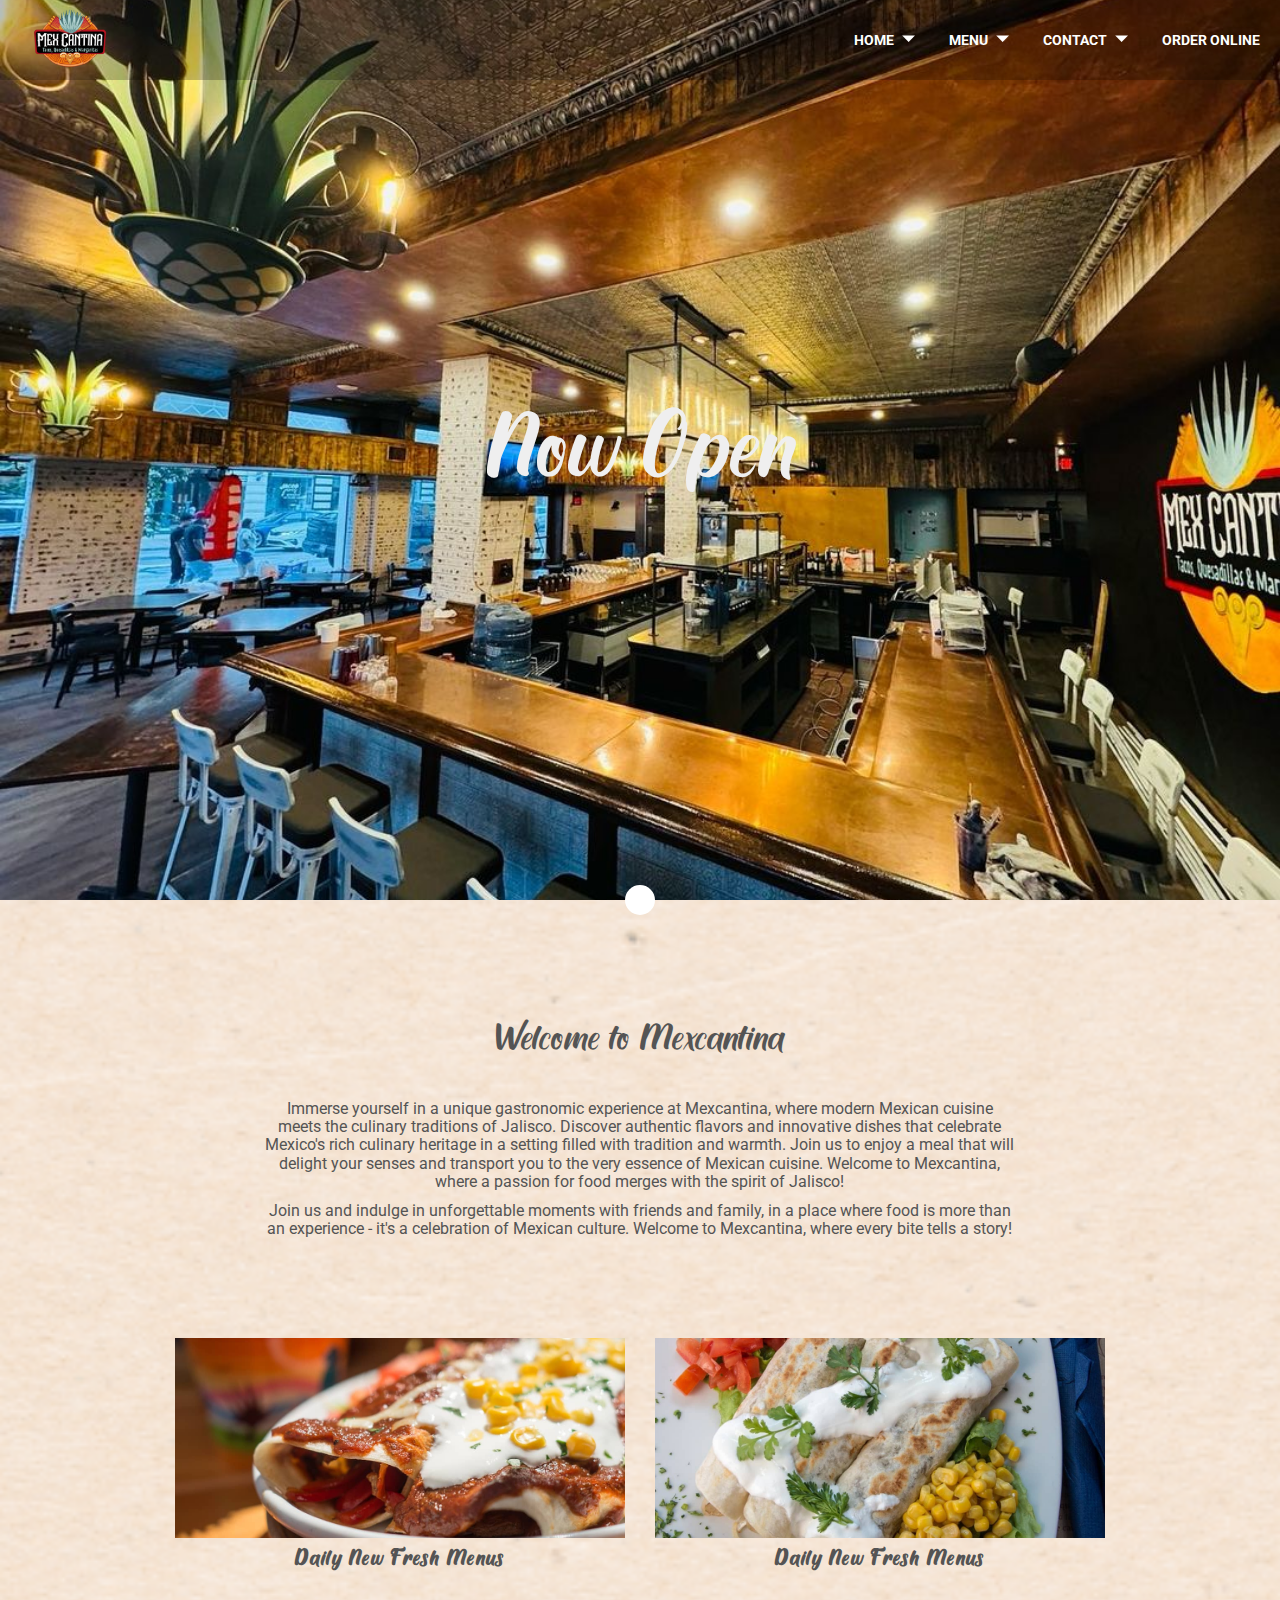
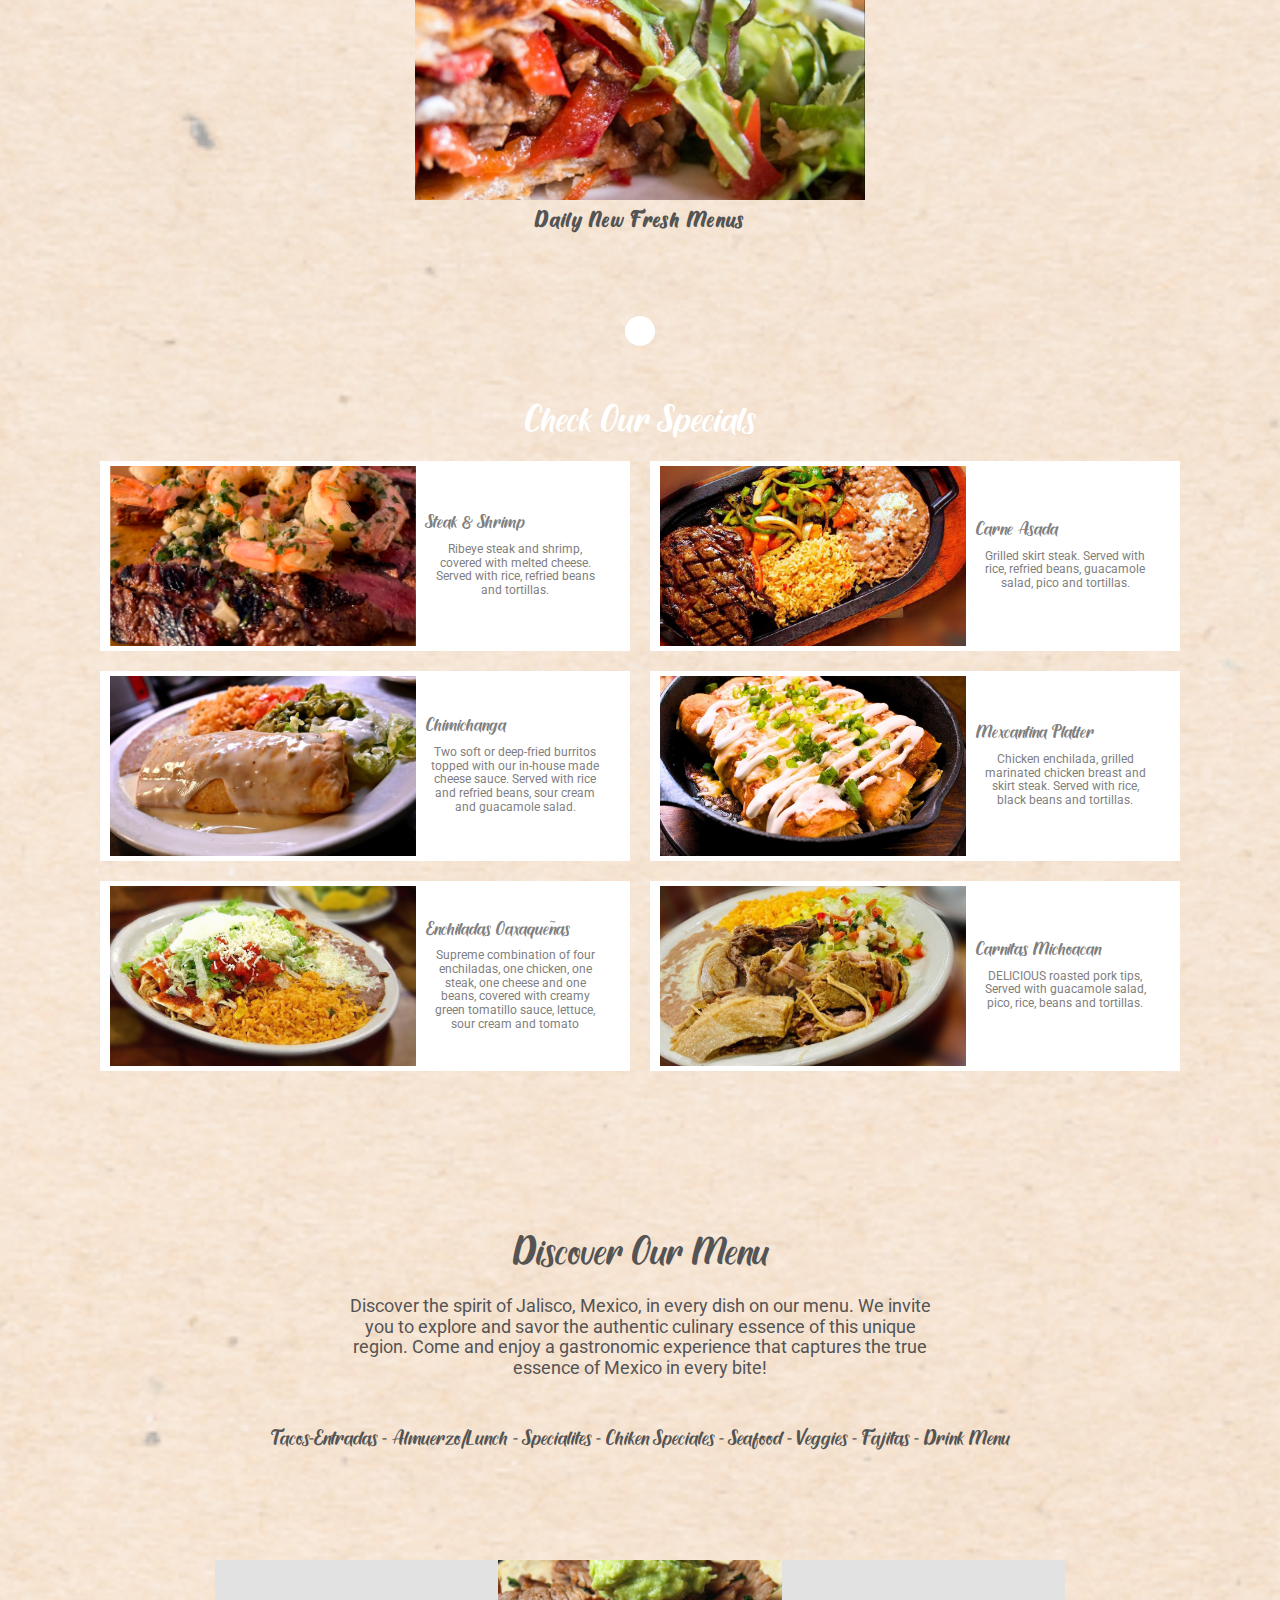
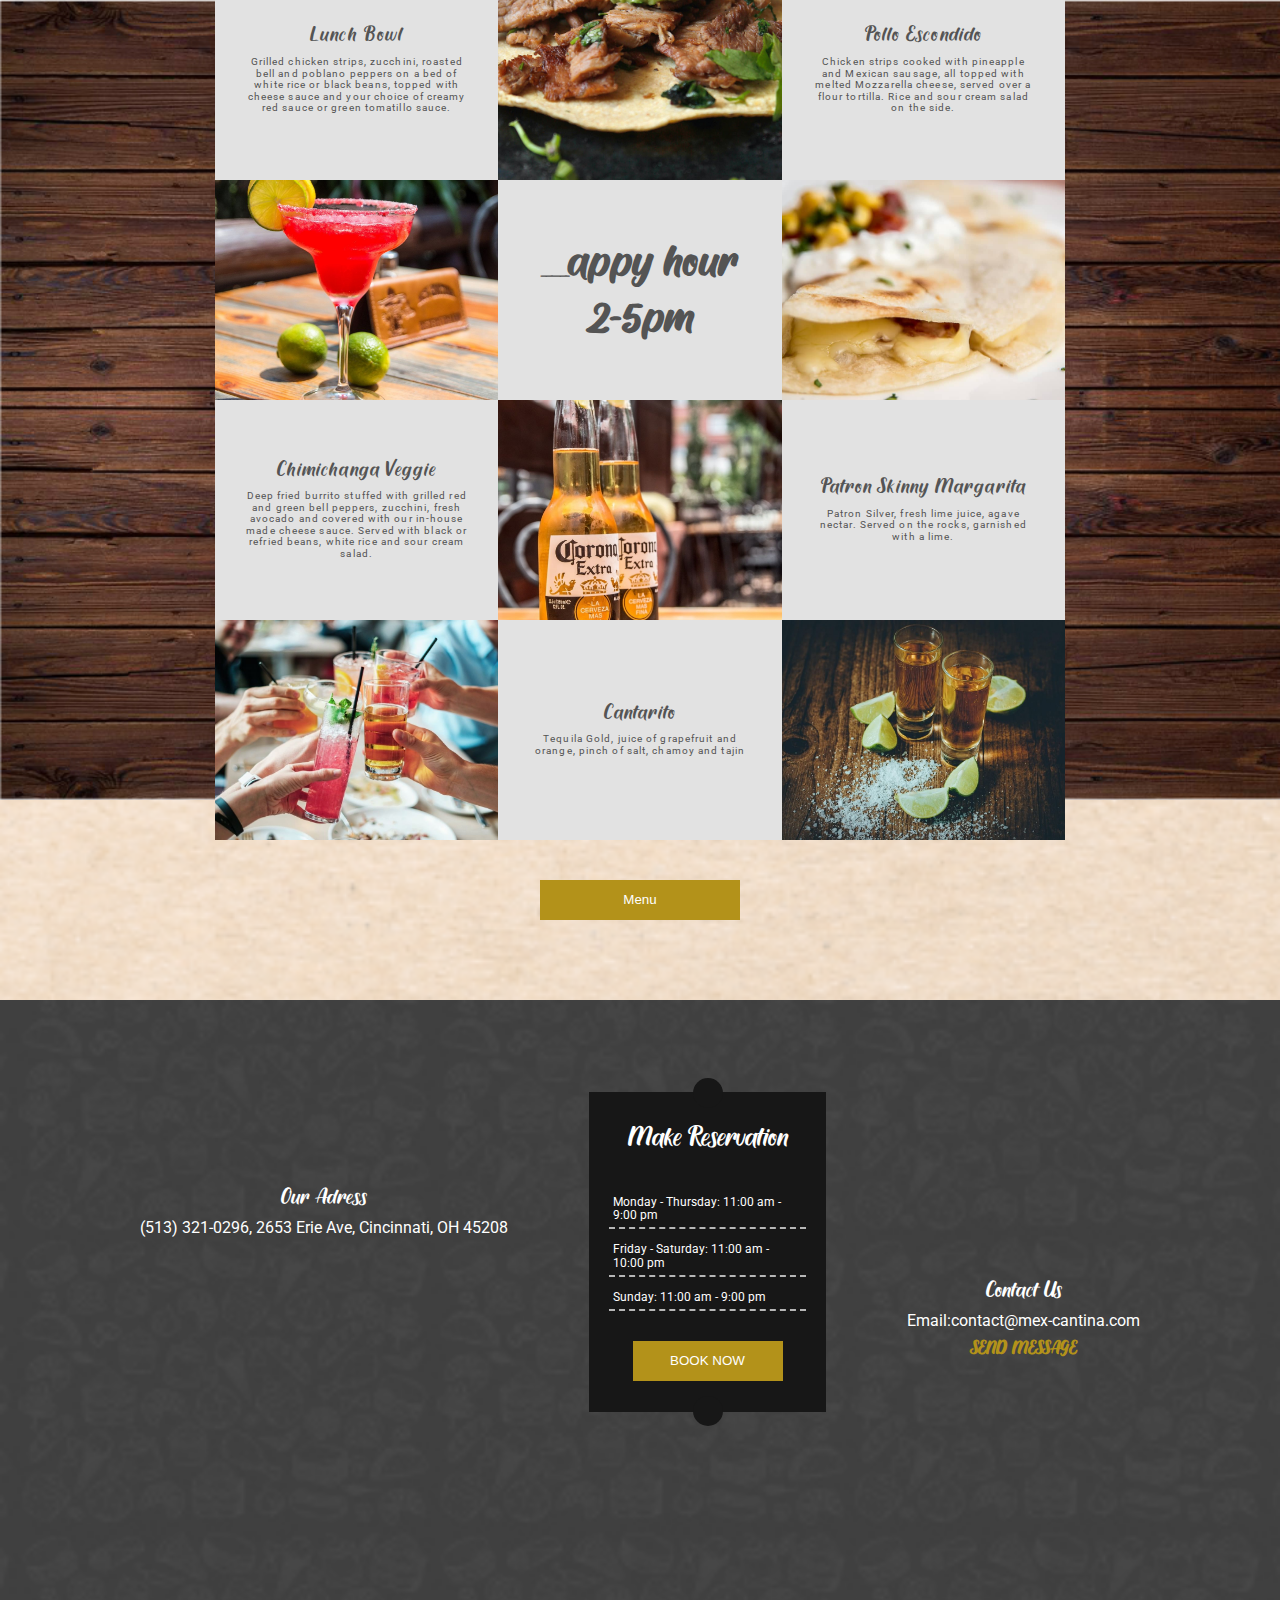
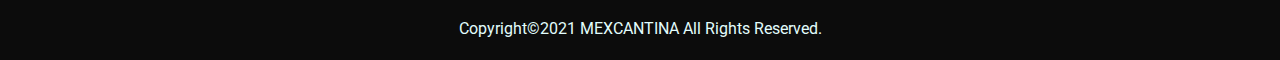
==== commit 0882dde3: "update" ====
--- a/index.html
+++ b/index.html
@@ -45,9 +45,9 @@
     </header>
     <main>
         <div id="overlay_modal" class="overlay_modal">
-            <div class="modal">
+            <div id="modal" class="modal">
                 <div class="modal_options">
-                    <a target="_blank"
+                    <a target="_blank" onClick="toggleModal()"
                         href="https://order.spoton.com/so-mexcantina-tacos-quesadillas-y-margaritas-19358/cincinnati-oh/66463922847348003ec9155a">
                         <div class="modal_img">
                             <img src="img/spoton.png" />
@@ -64,7 +64,7 @@
                     </a>
                 </div>
                 <div class="modal_options">
-                    <a target="_blank"
+                    <a target="_blank" onClick="toggleModal()"
                         href="https://www.doordash.com/store/mexcantina-cincinnati-29927343/?pickup=true&utm_campaign=gpa">
                         <div class="modal_img">
                             <img src="img/doordash.png" />
@@ -80,7 +80,7 @@
                         </svg>
                     </a>
                 </div>
-
+    
                 <div class="close-modal" onClick="toggleModal()">
                     <svg xmlns="http://www.w3.org/2000/svg"
                         class="icon icon-tabler icon-tabler-x" width="44" height="44" viewBox="0 0 24 24"
@@ -115,7 +115,7 @@
                     <p> Join us and indulge in unforgettable moments with friends and family, in a place where food is
                         more
                         than an
-                        experience — it's a celebration of Mexican culture. Welcome to Mexcantina, where every bite
+                        experience - it's a celebration of Mexican culture. Welcome to Mexcantina, where every bite
                         tells
                         a
                         story!</p>
@@ -195,8 +195,8 @@
                     <img src="img/CORONITA2.jpg" alt="Meatball with Canola Oil" loading="lazy" />
                 </div>
                 <div class="card_menu_text">
-                    <h3>Patrón Skinny Margarita</h3>
-                    <p>Patrón Silver, fresh lime juice, agave nectar. Served on the rocks, garnished with a lime.</p>
+                    <h3>Patron Skinny Margarita</h3>
+                    <p>Patron Silver, fresh lime juice, agave nectar. Served on the rocks, garnished with a lime.</p>
                 </div>
                 <div class="card_menu_img">
                     <img src="img/DRINKS.jpg" alt="Pecel with Peanut Sauce" loading="lazy" />
@@ -232,9 +232,9 @@
                             <div class="cicle"></div>
                         </div>
                         <h2>Make Reservation</h2>
-                        <p>Monday - Thursday: 11:00 am - 10:00 pm</p>
-                        <p>Friday - Saturday: 11:00 am - 11:00 pm</p>
-                        <p>Sunday: 11:00 am - 10:00 pm</p>
+                        <p>Monday - Thursday: 11:00 am - 9:00 pm</p>
+                        <p>Friday - Saturday: 11:00 am - 10:00 pm</p>
+                        <p>Sunday: 11:00 am - 9:00 pm</p>
                         <a href="tel:5133210296" class="button_contact">
                             <button>BOOK NOW</button>
                         </a>
--- a/css/styles.css
+++ b/css/styles.css
@@ -91,6 +91,7 @@
     font-family: 'fuente-6', sans-serif !important;
     font-size: 44px !important;
 }
+
 .p_color {
     color: #DAA520;
 }
@@ -106,13 +107,14 @@
     margin: 0 auto;
     text-align: center;
 }
-iframe{
+
+iframe {
     width: 300px;
     height: 200px;
     border-radius: 10px;
 }
 
-main{
+main {
     background-image: url('/img/Recurso\ 16.png');
     background-repeat: no-repeat;
     background-position: center;
@@ -181,9 +183,10 @@
     margin: 2rem 0 !important;
     letter-spacing: 1rem !important;
 }
-.overlay_modal{
-    display:none;
-    position:fixed;
+
+.overlay_modal {
+    display: none;
+    position: fixed;
     top: 0;
     left: 0;
     width: 100%;
@@ -194,17 +197,19 @@
     overflow: hidden;
     place-items: center;
 }
-.modal{
+
+.modal {
     background-color: white;
     width: 250px;
     height: auto;
-    display: flex;
+    display: none;
     flex-direction: column;
     justify-content: center;
     border-radius: 10px;
     position: relative;
 }
-.modal .close-modal{
+
+.modal .close-modal {
     position: absolute;
     top: -30px;
     right: -30px;
@@ -212,43 +217,47 @@
     width: 30px;
     height: 30px;
 }
-.modal .close-modal svg{
+
+.modal .close-modal svg {
     width: 30px;
     height: 30px;
 }
 
-.modal a{
+.modal a {
     padding: 0 2rem;
     text-decoration: none;
     font-size: 18px;
     display: flex;
     align-items: center;
     gap: 0.5rem;
-    justify-content:space-between;
+    justify-content: space-between;
     width: 100%;
     height: 60px;
     color: #333;
     border-radius: 10px;
 }
-.modal a:hover{
+
+.modal a:hover {
     background-color: rgb(235, 235, 235);
     transition: all 0.5s ease;
 }
-.modal_img{
+
+.modal_img {
     display: flex;
     align-items: center;
     gap: 0.5rem;
 }
-.modal_options{
+
+.modal_options {
     display: flex;
     gap: 0.5rem;
     align-items: center;
 }
-.modal_options img{
+
+.modal_options img {
     width: 30px;
     height: 30px;
 }
-
 
 /* Responsive styles */
 @media (max-width: 768px) {
@@ -277,6 +286,10 @@
     nav.active {
         display: flex;
     }
+
+    .overlay_modal {
+        display: none;
+    }
 }
 
 
@@ -692,7 +705,8 @@
         flex-direction: column;
         gap: 0rem
     }
-    iframe{
+
+    iframe {
         margin-bottom: 10rem;
     }
 }
@@ -890,13 +904,15 @@
     font-size: 26px;
     position: relative;
 }
-.span_2{
+
+.span_2 {
     position: absolute;
     top: 2px;
     right: -15px;
     font-size: 14px;
 }
-.span_text{
+
+.span_text {
     position: absolute;
     top: -14px;
     right: 4px;
@@ -1130,6 +1146,7 @@
     margin: 0 auto;
     padding: 0 5rem;
 }
+
 .lunch_section h2 {
     color: #DAA520;
 }
@@ -1186,7 +1203,8 @@
     grid-template-columns: 2fr 1fr;
     gap: 4rem;
 }
-.lunch_info .taco_price{
+
+.lunch_info .taco_price {
     font-family: 'fuente-3', sans-serif;
     font-weight: 100 !important;
     font-size: 26px;
@@ -1273,39 +1291,44 @@
     gap: 2rem;
     padding: 2rem;
 }
-.container_page_4{
-    display:flex;
-    flex-direction:column;
-    gap: 2rem;
-}
-.container_page_4_into{
+
+.container_page_4 {
+    display: flex;
+    flex-direction: column;
+    gap: 2rem;
+}
+
+.container_page_4_into {
     display: grid;
     grid-template-columns: repeat(3, 1fr);
     gap: 5rem;
 }
 
-.container_page_4_content{
+.container_page_4_content {
     display: grid;
     grid-template-columns: 2fr 1fr;
     gap: 5rem;
 }
-.container_page_4_content_left{
+
+.container_page_4_content_left {
     display: grid;
     grid-template-columns: 1fr 1fr;
     gap: 5rem;
 }
-.veggies_seafood_info{
-    display: flex;
-    flex-direction: column;
-    gap: 2rem;
-}
-.seafood_left{
-    display: flex;
-    flex-direction: column;
-    gap: 2rem;
-}
-
-.container_page_4_content_right{
+
+.veggies_seafood_info {
+    display: flex;
+    flex-direction: column;
+    gap: 2rem;
+}
+
+.seafood_left {
+    display: flex;
+    flex-direction: column;
+    gap: 2rem;
+}
+
+.container_page_4_content_right {
     display: flex;
     flex-direction: column;
     color: white;
@@ -1314,17 +1337,20 @@
     background-color: #DAA520;
     padding: 2rem;
 }
-.container_page_4_content_right h1{
+
+.container_page_4_content_right h1 {
     margin-bottom: 0 !important;
     text-align: center;
 }
-.fajitas_h2{
+
+.fajitas_h2 {
     color: white !important;
     font-family: 'fuente-4', sans-serif !important;
     font-size: 26px;
     position: relative;
 }
-.span_3{
+
+.span_3 {
     position: absolute;
     font-size: 8px;
     font-family: 'fuente-3', sans-serif !important;
@@ -1332,44 +1358,52 @@
     left: 0;
     color: white;
 }
-.span_3_2{
+
+.span_3_2 {
     bottom: -14px !important;
 
 }
-.container_page_4_content_right p{
+
+.container_page_4_content_right p {
     font-size: 10px;
     text-align: center;
 }
-.container_page_4_end{
+
+.container_page_4_end {
     display: grid;
     grid-template-columns: 1fr 1fr;
     gap: 2rem;
     place-items: center;
     margin-top: 5rem;
 }
-.container_page_4_end .lunch_info_right h4{
+
+.container_page_4_end .lunch_info_right h4 {
     margin: 0;
 }
 
-.container_page_5{
-    display:grid;
+.container_page_5 {
+    display: grid;
     grid-template-columns: 1fr 2fr;
     gap: 5rem;
 }
-.container_page_5_left{
+
+.container_page_5_left {
     display: flex;
     flex-direction: column;
     gap: 5rem;
 }
-.page_5_left{
+
+.page_5_left {
     grid-template-columns: 4fr 1fr !important;
 }
-.container_page_5_right{
-    display: flex;
-    flex-direction: column;
-    gap: 2rem;
-}
-.select_premium_tequila{
+
+.container_page_5_right {
+    display: flex;
+    flex-direction: column;
+    gap: 2rem;
+}
+
+.select_premium_tequila {
     display: flex;
     flex-direction: column;
     gap: 2rem;
@@ -1377,40 +1411,48 @@
     border: 4px solid #DAA520;
     padding: 2rem;
 }
-.select_premium_tequila_content{
+
+.select_premium_tequila_content {
     display: grid;
     grid-template-columns: repeat(3, 1fr);
     gap: 5rem;
 }
-.select_premium_tequila_content_card{
-    display: flex;
-    flex-direction: column;
-}
-.select_page_5_imgs{
+
+.select_premium_tequila_content_card {
+    display: flex;
+    flex-direction: column;
+}
+
+.select_page_5_imgs {
     display: grid;
     grid-template-columns: repeat(2, 1fr);
     place-items: center;
 }
-.select_page_5_imgs img{
-    width: 100%;
-}
-
-.container_page_5_end{
+
+.select_page_5_imgs img {
+    width: 100%;
+}
+
+.container_page_5_end {
     display: grid;
     grid-template-columns: 2fr 1fr;
     gap: 5rem;
     border: 4px solid #DAA520;
     padding: 2rem;
 }
-.container_page_5_end_left, .container_page_5_end_right{
-    display: flex;
-    flex-direction: column;
-    gap: 2rem;
-}
-.container_page_5_end_left h1{
-    font-size:7rem !important;
-}
-.container_page_5_end_left_box{
+
+.container_page_5_end_left,
+.container_page_5_end_right {
+    display: flex;
+    flex-direction: column;
+    gap: 2rem;
+}
+
+.container_page_5_end_left h1 {
+    font-size: 7rem !important;
+}
+
+.container_page_5_end_left_box {
     display: grid;
     grid-template-columns: 5fr 1fr;
     gap: 2rem;
@@ -1421,30 +1463,38 @@
         font-size: 2rem;
         letter-spacing: 8px;
     }
-    .page_3_box_specialties{
+
+    .page_3_box_specialties {
         display: grid;
         grid-template-columns: 1fr 1fr;
     }
-    .container_page_2{
+
+    .container_page_2 {
         display: flex;
         flex-direction: column;
     }
-    .container_page_4_content{
+
+    .container_page_4_content {
         display: flex;
         flex-direction: column;
         width: min(100%, 500px);
         margin: 0 auto;
     }
-    .container_page_4_end{
+
+    .container_page_4_end {
         display: flex;
         flex-direction: column;
     }
-    .container_page_5, .container_page_5_end{
+
+    .container_page_5,
+    .container_page_5_end {
         display: flex;
         flex-direction: column;
         gap: 2rem;
     }
-    .container_page_5_end_left h1, .container_page_5_end_right h1{
+
+    .container_page_5_end_left h1,
+    .container_page_5_end_right h1 {
         text-align: center;
         font-size: 3rem !important;
     }
@@ -1455,10 +1505,12 @@
         display: flex;
         flex-direction: column;
     }
-    .font-xl{
+
+    .font-xl {
         font-size: 3rem !important;
     }
-    .page_3_box_specialties{
+
+    .page_3_box_specialties {
         display: flex;
         flex-direction: column;
     }
@@ -1508,12 +1560,15 @@
     .entradas-item {
         width: 100%;
     }
-    .container_page_4_into{
+
+    .container_page_4_into {
         display: flex;
         flex-direction: column;
         gap: 2rem;
     }
-    .select_premium_tequila_content, .container_page_5_end_left_box{
+
+    .select_premium_tequila_content,
+    .container_page_5_end_left_box {
         display: flex;
         flex-direction: column;
         gap: 2rem;
@@ -1528,20 +1583,25 @@
     .lunch_info_right {
         max-width: 100%;
     }
-    .container_page_4_into, .container_page_4_content_left{
+
+    .container_page_4_into,
+    .container_page_4_content_left {
         display: flex;
         flex-direction: column;
     }
+
     .lunch_section legend {
         letter-spacing: 2px;
     }
+
     /* .span_3_2 {
         bottom: -30px !important;
     } */
     .lunch_info .taco_price {
         font-size: 20px;
     }
+
     .lunch_info {
         justify-content: space-between;
     }
-}
+}--- a/css/styles.css
+++ b/css/styles.css
@@ -91,6 +91,7 @@
     font-family: 'fuente-6', sans-serif !important;
     font-size: 44px !important;
 }
+
 .p_color {
     color: #DAA520;
 }
@@ -106,13 +107,14 @@
     margin: 0 auto;
     text-align: center;
 }
-iframe{
+
+iframe {
     width: 300px;
     height: 200px;
     border-radius: 10px;
 }
 
-main{
+main {
     background-image: url('/img/Recurso\ 16.png');
     background-repeat: no-repeat;
     background-position: center;
@@ -181,9 +183,10 @@
     margin: 2rem 0 !important;
     letter-spacing: 1rem !important;
 }
-.overlay_modal{
-    display:none;
-    position:fixed;
+
+.overlay_modal {
+    display: none;
+    position: fixed;
     top: 0;
     left: 0;
     width: 100%;
@@ -194,17 +197,19 @@
     overflow: hidden;
     place-items: center;
 }
-.modal{
+
+.modal {
     background-color: white;
     width: 250px;
     height: auto;
-    display: flex;
+    display: none;
     flex-direction: column;
     justify-content: center;
     border-radius: 10px;
     position: relative;
 }
-.modal .close-modal{
+
+.modal .close-modal {
     position: absolute;
     top: -30px;
     right: -30px;
@@ -212,43 +217,47 @@
     width: 30px;
     height: 30px;
 }
-.modal .close-modal svg{
+
+.modal .close-modal svg {
     width: 30px;
     height: 30px;
 }
 
-.modal a{
+.modal a {
     padding: 0 2rem;
     text-decoration: none;
     font-size: 18px;
     display: flex;
     align-items: center;
     gap: 0.5rem;
-    justify-content:space-between;
+    justify-content: space-between;
     width: 100%;
     height: 60px;
     color: #333;
     border-radius: 10px;
 }
-.modal a:hover{
+
+.modal a:hover {
     background-color: rgb(235, 235, 235);
     transition: all 0.5s ease;
 }
-.modal_img{
+
+.modal_img {
     display: flex;
     align-items: center;
     gap: 0.5rem;
 }
-.modal_options{
+
+.modal_options {
     display: flex;
     gap: 0.5rem;
     align-items: center;
 }
-.modal_options img{
+
+.modal_options img {
     width: 30px;
     height: 30px;
 }
-
 
 /* Responsive styles */
 @media (max-width: 768px) {
@@ -277,6 +286,10 @@
     nav.active {
         display: flex;
     }
+
+    .overlay_modal {
+        display: none;
+    }
 }
 
 
@@ -692,7 +705,8 @@
         flex-direction: column;
         gap: 0rem
     }
-    iframe{
+
+    iframe {
         margin-bottom: 10rem;
     }
 }
@@ -890,13 +904,15 @@
     font-size: 26px;
     position: relative;
 }
-.span_2{
+
+.span_2 {
     position: absolute;
     top: 2px;
     right: -15px;
     font-size: 14px;
 }
-.span_text{
+
+.span_text {
     position: absolute;
     top: -14px;
     right: 4px;
@@ -1130,6 +1146,7 @@
     margin: 0 auto;
     padding: 0 5rem;
 }
+
 .lunch_section h2 {
     color: #DAA520;
 }
@@ -1186,7 +1203,8 @@
     grid-template-columns: 2fr 1fr;
     gap: 4rem;
 }
-.lunch_info .taco_price{
+
+.lunch_info .taco_price {
     font-family: 'fuente-3', sans-serif;
     font-weight: 100 !important;
     font-size: 26px;
@@ -1273,39 +1291,44 @@
     gap: 2rem;
     padding: 2rem;
 }
-.container_page_4{
-    display:flex;
-    flex-direction:column;
-    gap: 2rem;
-}
-.container_page_4_into{
+
+.container_page_4 {
+    display: flex;
+    flex-direction: column;
+    gap: 2rem;
+}
+
+.container_page_4_into {
     display: grid;
     grid-template-columns: repeat(3, 1fr);
     gap: 5rem;
 }
 
-.container_page_4_content{
+.container_page_4_content {
     display: grid;
     grid-template-columns: 2fr 1fr;
     gap: 5rem;
 }
-.container_page_4_content_left{
+
+.container_page_4_content_left {
     display: grid;
     grid-template-columns: 1fr 1fr;
     gap: 5rem;
 }
-.veggies_seafood_info{
-    display: flex;
-    flex-direction: column;
-    gap: 2rem;
-}
-.seafood_left{
-    display: flex;
-    flex-direction: column;
-    gap: 2rem;
-}
-
-.container_page_4_content_right{
+
+.veggies_seafood_info {
+    display: flex;
+    flex-direction: column;
+    gap: 2rem;
+}
+
+.seafood_left {
+    display: flex;
+    flex-direction: column;
+    gap: 2rem;
+}
+
+.container_page_4_content_right {
     display: flex;
     flex-direction: column;
     color: white;
@@ -1314,17 +1337,20 @@
     background-color: #DAA520;
     padding: 2rem;
 }
-.container_page_4_content_right h1{
+
+.container_page_4_content_right h1 {
     margin-bottom: 0 !important;
     text-align: center;
 }
-.fajitas_h2{
+
+.fajitas_h2 {
     color: white !important;
     font-family: 'fuente-4', sans-serif !important;
     font-size: 26px;
     position: relative;
 }
-.span_3{
+
+.span_3 {
     position: absolute;
     font-size: 8px;
     font-family: 'fuente-3', sans-serif !important;
@@ -1332,44 +1358,52 @@
     left: 0;
     color: white;
 }
-.span_3_2{
+
+.span_3_2 {
     bottom: -14px !important;
 
 }
-.container_page_4_content_right p{
+
+.container_page_4_content_right p {
     font-size: 10px;
     text-align: center;
 }
-.container_page_4_end{
+
+.container_page_4_end {
     display: grid;
     grid-template-columns: 1fr 1fr;
     gap: 2rem;
     place-items: center;
     margin-top: 5rem;
 }
-.container_page_4_end .lunch_info_right h4{
+
+.container_page_4_end .lunch_info_right h4 {
     margin: 0;
 }
 
-.container_page_5{
-    display:grid;
+.container_page_5 {
+    display: grid;
     grid-template-columns: 1fr 2fr;
     gap: 5rem;
 }
-.container_page_5_left{
+
+.container_page_5_left {
     display: flex;
     flex-direction: column;
     gap: 5rem;
 }
-.page_5_left{
+
+.page_5_left {
     grid-template-columns: 4fr 1fr !important;
 }
-.container_page_5_right{
-    display: flex;
-    flex-direction: column;
-    gap: 2rem;
-}
-.select_premium_tequila{
+
+.container_page_5_right {
+    display: flex;
+    flex-direction: column;
+    gap: 2rem;
+}
+
+.select_premium_tequila {
     display: flex;
     flex-direction: column;
     gap: 2rem;
@@ -1377,40 +1411,48 @@
     border: 4px solid #DAA520;
     padding: 2rem;
 }
-.select_premium_tequila_content{
+
+.select_premium_tequila_content {
     display: grid;
     grid-template-columns: repeat(3, 1fr);
     gap: 5rem;
 }
-.select_premium_tequila_content_card{
-    display: flex;
-    flex-direction: column;
-}
-.select_page_5_imgs{
+
+.select_premium_tequila_content_card {
+    display: flex;
+    flex-direction: column;
+}
+
+.select_page_5_imgs {
     display: grid;
     grid-template-columns: repeat(2, 1fr);
     place-items: center;
 }
-.select_page_5_imgs img{
-    width: 100%;
-}
-
-.container_page_5_end{
+
+.select_page_5_imgs img {
+    width: 100%;
+}
+
+.container_page_5_end {
     display: grid;
     grid-template-columns: 2fr 1fr;
     gap: 5rem;
     border: 4px solid #DAA520;
     padding: 2rem;
 }
-.container_page_5_end_left, .container_page_5_end_right{
-    display: flex;
-    flex-direction: column;
-    gap: 2rem;
-}
-.container_page_5_end_left h1{
-    font-size:7rem !important;
-}
-.container_page_5_end_left_box{
+
+.container_page_5_end_left,
+.container_page_5_end_right {
+    display: flex;
+    flex-direction: column;
+    gap: 2rem;
+}
+
+.container_page_5_end_left h1 {
+    font-size: 7rem !important;
+}
+
+.container_page_5_end_left_box {
     display: grid;
     grid-template-columns: 5fr 1fr;
     gap: 2rem;
@@ -1421,30 +1463,38 @@
         font-size: 2rem;
         letter-spacing: 8px;
     }
-    .page_3_box_specialties{
+
+    .page_3_box_specialties {
         display: grid;
         grid-template-columns: 1fr 1fr;
     }
-    .container_page_2{
+
+    .container_page_2 {
         display: flex;
         flex-direction: column;
     }
-    .container_page_4_content{
+
+    .container_page_4_content {
         display: flex;
         flex-direction: column;
         width: min(100%, 500px);
         margin: 0 auto;
     }
-    .container_page_4_end{
+
+    .container_page_4_end {
         display: flex;
         flex-direction: column;
     }
-    .container_page_5, .container_page_5_end{
+
+    .container_page_5,
+    .container_page_5_end {
         display: flex;
         flex-direction: column;
         gap: 2rem;
     }
-    .container_page_5_end_left h1, .container_page_5_end_right h1{
+
+    .container_page_5_end_left h1,
+    .container_page_5_end_right h1 {
         text-align: center;
         font-size: 3rem !important;
     }
@@ -1455,10 +1505,12 @@
         display: flex;
         flex-direction: column;
     }
-    .font-xl{
+
+    .font-xl {
         font-size: 3rem !important;
     }
-    .page_3_box_specialties{
+
+    .page_3_box_specialties {
         display: flex;
         flex-direction: column;
     }
@@ -1508,12 +1560,15 @@
     .entradas-item {
         width: 100%;
     }
-    .container_page_4_into{
+
+    .container_page_4_into {
         display: flex;
         flex-direction: column;
         gap: 2rem;
     }
-    .select_premium_tequila_content, .container_page_5_end_left_box{
+
+    .select_premium_tequila_content,
+    .container_page_5_end_left_box {
         display: flex;
         flex-direction: column;
         gap: 2rem;
@@ -1528,20 +1583,25 @@
     .lunch_info_right {
         max-width: 100%;
     }
-    .container_page_4_into, .container_page_4_content_left{
+
+    .container_page_4_into,
+    .container_page_4_content_left {
         display: flex;
         flex-direction: column;
     }
+
     .lunch_section legend {
         letter-spacing: 2px;
     }
+
     /* .span_3_2 {
         bottom: -30px !important;
     } */
     .lunch_info .taco_price {
         font-size: 20px;
     }
+
     .lunch_info {
         justify-content: space-between;
     }
-}
+}